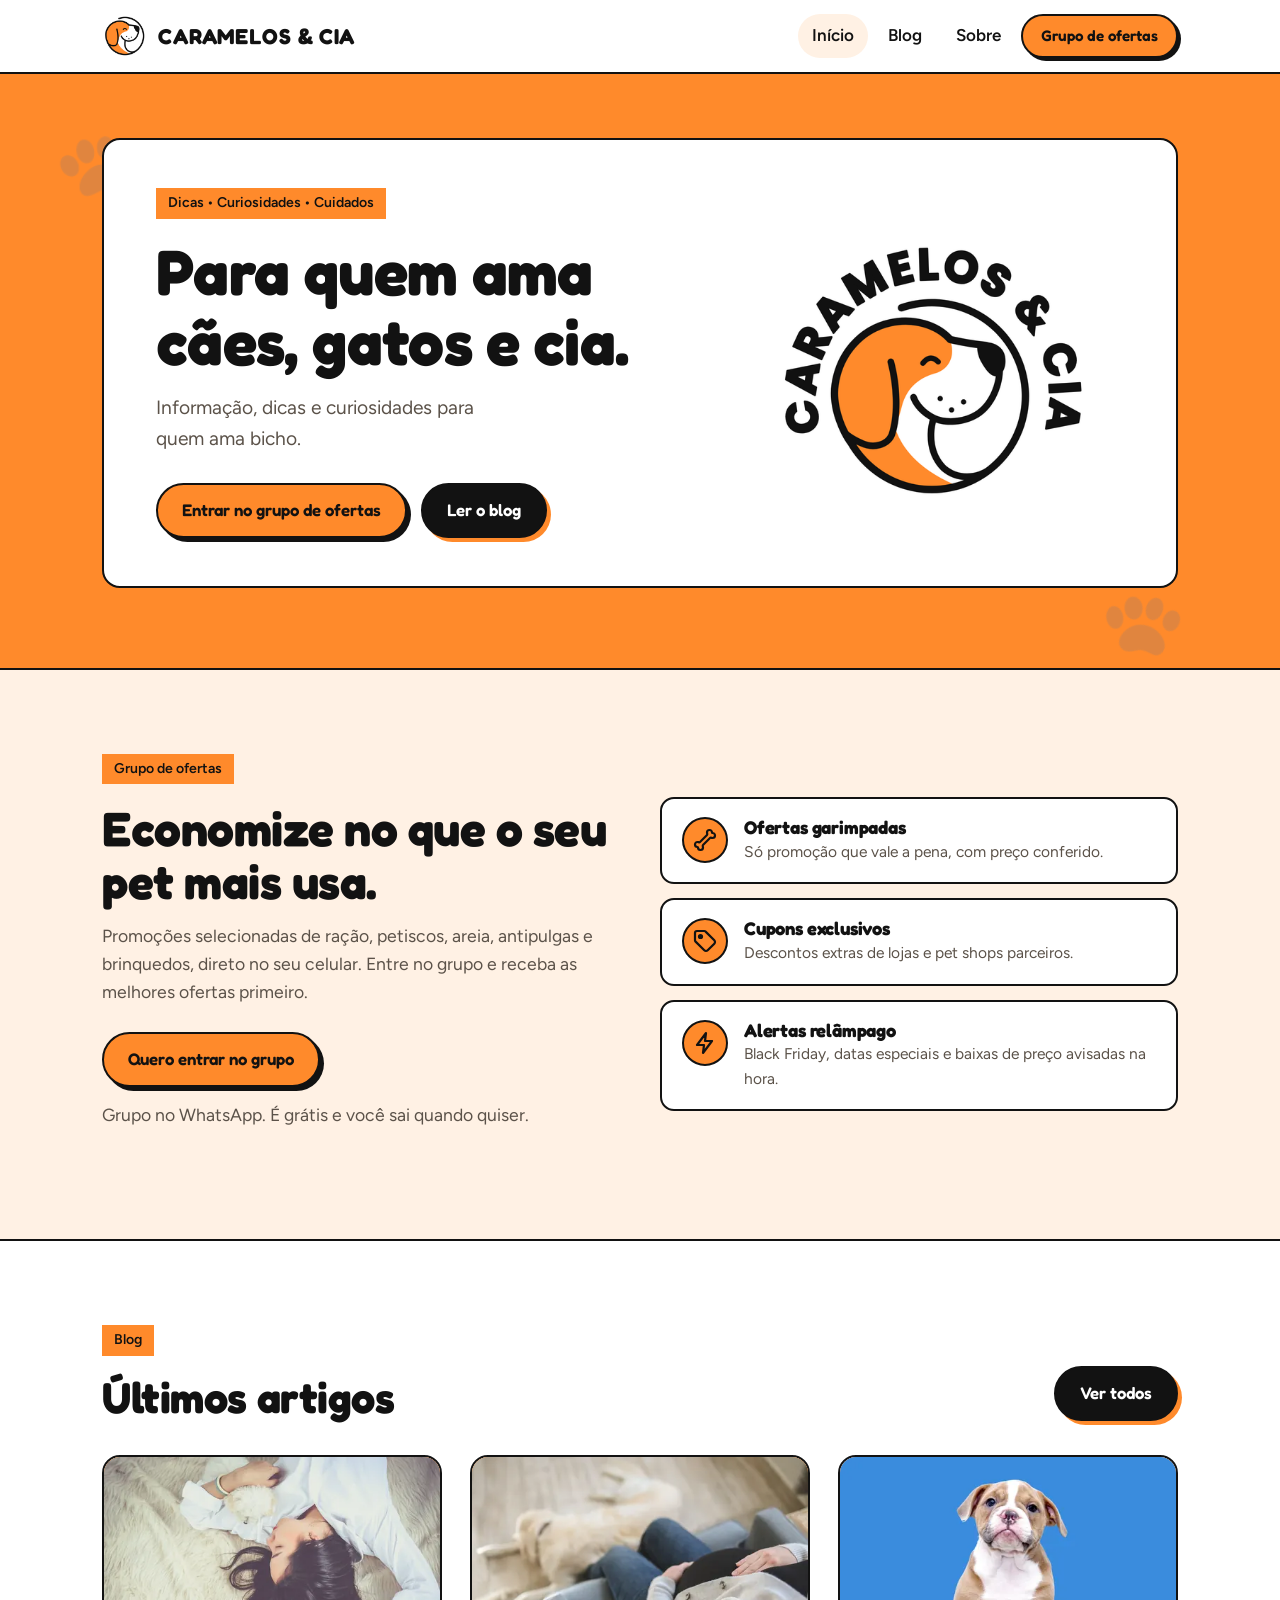
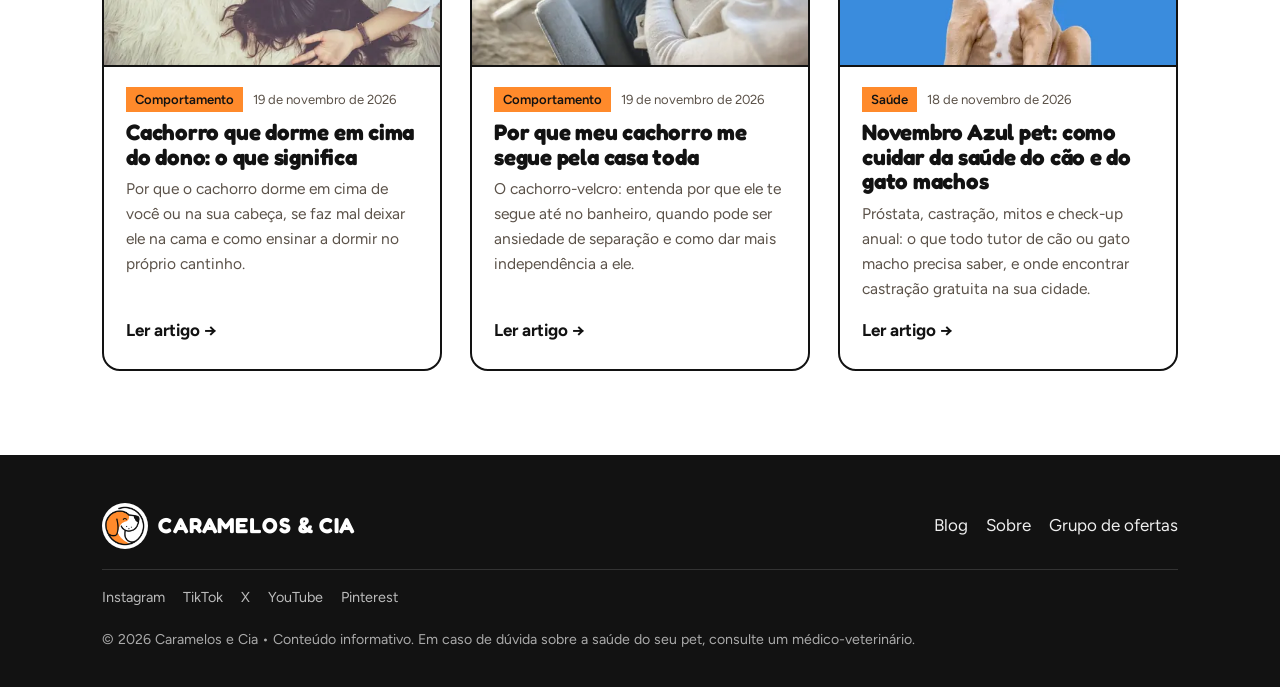
==== index.html @ 2c0cc4a6 "Foto da autora em preto e branco Co-Authored-By: Claude Opus 5.5 <noreply@anthropic.com> Claude-Sess" ====
<!DOCTYPE html>
<html lang="pt-BR">
<head>
<meta charset="utf-8">
<meta name="viewport" content="width=device-width, initial-scale=1">
<meta name="p:domain_verify" content="e2b6eca343b0e595d32aaa3747913422"/>
<title>Caramelos e Cia | Dicas, cuidados e ofertas para pets</title>
<meta name="description" content="Informação, dicas e curiosidades para quem ama bicho.">
<link rel="canonical" href="https://caramelosecia.com/">
<meta property="og:site_name" content="Caramelos e Cia">
<meta property="og:type" content="website">
<meta property="og:title" content="Caramelos e Cia | Dicas, cuidados e ofertas para pets">
<meta property="og:description" content="Informação, dicas e curiosidades para quem ama bicho.">
<meta property="og:url" content="https://caramelosecia.com/">
<meta property="og:image" content="https://caramelosecia.com/img/logo.png">
<meta property="og:locale" content="pt_BR">
<meta name="twitter:card" content="summary_large_image">
<link rel="icon" href="/img/icone.png">
<link rel="preconnect" href="https://fonts.googleapis.com">
<link rel="preconnect" href="https://fonts.gstatic.com" crossorigin>
<link rel="preload" as="style" href="https://fonts.googleapis.com/css2?family=Fredoka:wght@500;600;700&family=Figtree:wght@400;500;600;700&display=swap" onload="this.onload=null;this.rel='stylesheet'">
<noscript><link rel="stylesheet" href="https://fonts.googleapis.com/css2?family=Fredoka:wght@500;600;700&family=Figtree:wght@400;500;600;700&display=swap"></noscript>
<style>:root{--laranja:#FF8A2B;--laranja-esc:#E8701A;--laranja-claro:#FFF1E4;--preto:#121212;--cinza:#5b5249;--branco:#fff;--borda:2.5px solid var(--preto);--raio:18px}*{box-sizing:border-box;margin:0;padding:0}html{scroll-behavior:smooth}body{font-family:"Figtree",system-ui,sans-serif;color:var(--preto);background:var(--branco);line-height:1.6;font-size:17px}img{max-width:100%;display:block;height:auto}a{color:inherit}h1,h2,h3,.fred{font-family:"Fredoka",sans-serif;font-weight:700;line-height:1.1;letter-spacing:-.01em}.wrap{max-width:1120px;margin:0 auto;padding:0 22px}/* header */header{position:sticky;top:0;z-index:20;background:rgba(255,255,255,.94);backdrop-filter:blur(8px);border-bottom:var(--borda)}.nav{display:flex;align-items:center;justify-content:space-between;height:72px;gap:16px}.marca{display:flex;align-items:center;gap:10px;text-decoration:none}.marca img{width:46px;height:46px}.marca span{font-family:"Fredoka";font-weight:700;font-size:1.35rem;text-transform:uppercase;letter-spacing:.04em}.menu{display:flex;align-items:center;gap:6px}.menu a{text-decoration:none;font-weight:600;padding:8px 14px;border-radius:999px}.menu a.ativo{background:var(--laranja-claro)}.menu a:hover{background:var(--laranja-claro)}.btn{display:inline-flex;align-items:center;gap:10px;font-family:"Fredoka";font-weight:600;font-size:1.05rem;text-decoration:none;background:var(--laranja);color:var(--preto);border:var(--borda);border-radius:999px;padding:12px 24px;box-shadow:4px 4px 0 var(--preto);transition:transform .12s,box-shadow .12s;cursor:pointer}.btn:hover{transform:translate(-2px,-2px);box-shadow:6px 6px 0 var(--preto)}.btn:active{transform:translate(2px,2px);box-shadow:2px 2px 0 var(--preto)}.btn.preto{background:var(--preto);color:var(--branco);box-shadow:4px 4px 0 var(--laranja)}.btn.desab{background:#eee;color:#777;box-shadow:none;cursor:default;transform:none}.menu .btn{padding:8px 18px;font-size:.95rem;box-shadow:3px 3px 0 var(--preto)}/* hero */.hero{background:var(--laranja);padding:64px 0 80px;position:relative;overflow:hidden}.hero .pata{position:absolute;opacity:.13;font-size:120px}.hero-card{background:var(--branco);border:var(--borda);border-radius:var(--raio);display:grid;grid-template-columns:1.25fr .9fr;gap:24px;align-items:center;padding:48px 52px;position:relative}.hero h1{font-size:clamp(2.4rem,5.2vw,4rem);margin-bottom:16px}.hero p.lead{font-size:1.2rem;color:var(--cinza);max-width:30ch;margin-bottom:28px}.tag{display:inline-block;background:var(--laranja);font-weight:600;font-size:.88rem;padding:4px 12px;margin-bottom:18px}.hero-logo{width:100%;max-width:340px;justify-self:center;animation:balanca 5s ease-in-out infinite}@keyframes balanca{50%{transform:rotate(-4deg) translateY(-6px)}}.acoes{display:flex;gap:14px;flex-wrap:wrap}/* ofertas */section.bloco{padding:84px 0}.titulo-sec{display:flex;align-items:end;justify-content:space-between;gap:20px;margin-bottom:34px;flex-wrap:wrap}.titulo-sec h2{font-size:clamp(1.9rem,3.6vw,2.7rem)}.titulo-sec p{color:var(--cinza);max-width:46ch}.ofertas{background:var(--laranja-claro);border-top:var(--borda);border-bottom:var(--borda)}.ofertas-grid{display:grid;grid-template-columns:1fr 1fr;gap:40px;align-items:center}.beneficios{display:grid;gap:14px}.ben{display:flex;gap:16px;align-items:flex-start;background:var(--branco);border:var(--borda);border-radius:14px;padding:18px 20px}.ben .ico{flex:none;width:46px;height:46px;border-radius:50%;background:var(--laranja);border:var(--borda);display:grid;place-items:center;font-size:1.3rem}.ben h3{font-size:1.15rem;margin-bottom:2px}.ben p{color:var(--cinza);font-size:.97rem}.ofertas-cta h2{font-size:clamp(2rem,4vw,3rem);margin-bottom:14px}.ofertas-cta p{color:var(--cinza);margin-bottom:26px;font-size:1.1rem}.nota{font-size:.88rem;color:var(--cinza);margin-top:14px}/* cards blog */.grid-posts{display:grid;grid-template-columns:repeat(auto-fill,minmax(300px,1fr));gap:28px}.card{background:var(--branco);border:var(--borda);border-radius:var(--raio);overflow:hidden;text-decoration:none;display:flex;flex-direction:column;transition:transform .15s,box-shadow .15s}.card:hover{transform:translate(-3px,-3px);box-shadow:6px 6px 0 var(--laranja)}.card .capa{aspect-ratio:16/10;background:var(--laranja);border-bottom:var(--borda);overflow:hidden;display:grid;place-items:center}.card .capa img{width:100%;height:100%;object-fit:cover;object-position:center 45%}.card .capa .sem{width:42%;opacity:.95}.card .corpo{padding:20px 22px 24px;display:flex;flex-direction:column;gap:8px;flex:1}.card .meta{font-size:.82rem;color:var(--cinza);display:flex;gap:10px;align-items:center}.card .cat{background:var(--laranja);color:var(--preto);font-weight:600;padding:2px 9px}.card h3{font-size:1.4rem}.card p{color:var(--cinza);font-size:.97rem}.card .leia{margin-top:auto;font-weight:700;padding-top:8px}.vazio{border:2.5px dashed var(--preto);border-radius:var(--raio);padding:40px;text-align:center;color:var(--cinza)}/* filtros */.filtros{display:flex;gap:8px;flex-wrap:wrap;margin-bottom:28px}.filtros button{font:600 .92rem "Figtree";border:var(--borda);background:var(--branco);border-radius:999px;padding:6px 16px;cursor:pointer}.filtros button.on{background:var(--laranja)}.busca{font:500 1rem "Figtree";border:var(--borda);border-radius:999px;padding:10px 18px;width:min(340px,100%)}/* artigo */.artigo{max-width:760px;margin:0 auto;padding:56px 22px 90px}.voltar{display:inline-block;font-weight:600;text-decoration:none;margin-bottom:26px}.voltar:hover{text-decoration:underline}.artigo h1{font-size:clamp(2.2rem,5vw,3.4rem);margin:14px 0 14px}.artigo .sub{font-size:1.22rem;color:var(--cinza);margin-bottom:28px}.artigo .capa-art{border:var(--borda);border-radius:var(--raio);overflow:hidden;margin-bottom:36px;max-height:520px}.artigo .capa-art img{width:100%;height:100%;object-fit:cover;object-position:center 45%}.texto p{margin-bottom:1.15em}.texto h2{font-size:1.75rem;margin:1.6em 0 .6em}.texto h3{font-size:1.3rem;margin:1.4em 0 .5em}.texto ul,.texto ol{margin:0 0 1.2em 1.3em}.texto li{margin-bottom:.5em}.texto li::marker{color:var(--laranja-esc)}.texto blockquote{border-left:6px solid var(--laranja);background:var(--laranja-claro);padding:14px 20px;margin:0 0 1.2em;border-radius:0 12px 12px 0}.texto a{color:var(--laranja-esc);font-weight:600}.cta-art{margin-top:48px;background:var(--laranja);border:var(--borda);border-radius:var(--raio);padding:30px 32px;display:flex;justify-content:space-between;align-items:center;gap:20px;flex-wrap:wrap}.cta-art h3{font-size:1.5rem}.produto{display:flex;gap:18px;align-items:center;border:var(--borda);border-radius:16px;padding:16px;margin:0 0 1.2em;background:#fff;box-shadow:4px 4px 0 var(--laranja)}.produto .pimg{flex:none;width:110px;height:110px;border-radius:12px;border:2px solid #eee;background:var(--laranja-claro);display:grid;place-items:center;overflow:hidden}.produto .pimg img{width:100%;height:100%;object-fit:contain;background:#fff}.produto .pimg svg{width:44px;height:44px}.produto .pinfo{flex:1;min-width:0}.produto .pinfo strong{display:block;font-family:"Fredoka";font-size:1.15rem;line-height:1.2;margin-bottom:4px}.produto .pinfo span{display:block;color:var(--cinza);font-size:.95rem;line-height:1.45}.produto .preco{font-weight:700;color:var(--preto)!important;margin-top:4px}.produto .btn{padding:10px 18px;font-size:.95rem;white-space:nowrap;text-decoration:none;color:var(--preto)}.aviso-afiliado{font-size:.88rem;color:var(--cinza);background:#f6f6f6;border-radius:12px;padding:12px 16px;margin-bottom:28px}@media (max-width:600px){.produto{flex-wrap:wrap}.produto .pimg{width:84px;height:84px}.produto .btn{width:100%;justify-content:center}}footer{background:var(--preto);color:#eee;padding:48px 0 36px}.rodape{display:flex;justify-content:space-between;align-items:center;gap:20px;flex-wrap:wrap}.rodape .marca span{color:#fff}.rodape .marca img{background:#fff;border-radius:50%}.rodape small{color:#aaa}.redes{width:100%;display:flex;flex-wrap:wrap;gap:6px 18px;font-size:.9rem;padding-top:16px;border-top:1px solid #333}.redes a{color:#bbb;text-decoration:none}.redes a:hover{color:var(--laranja)}@media (max-width:820px){body{font-size:16px}.hero{padding:36px 0 52px}.hero-card{grid-template-columns:1fr;padding:30px 24px;text-align:left}.hero-logo{max-width:200px;grid-row:1}.ofertas-grid{grid-template-columns:1fr}.menu a:not(.btn){padding:8px 10px}.marca span{display:none}section.bloco{padding:56px 0}}@media (max-width:420px){.menu .btn{display:none}}@media (prefers-reduced-motion:reduce){*{animation:none!important;transition:none!important}}.meta-art{color:var(--cinza);font-size:.9rem;margin:-14px 0 26px}.fontes,.leia-tambem{margin-top:40px;border-top:2px solid #eee;padding-top:22px}.fontes h2,.leia-tambem h2{font-size:1.35rem;margin-bottom:12px}.fontes ul,.leia-tambem ul{margin-left:1.2em}.fontes li,.leia-tambem li{margin-bottom:.5em}.fontes a{color:var(--cinza);font-size:.95rem}.leia-tambem a{color:var(--laranja-esc);font-weight:600}.card .capa img.sem{width:38%;height:auto;object-fit:contain;background:none}.meta-art a{color:inherit;font-weight:600}.autor-box{display:flex;gap:20px;align-items:flex-start;margin-top:44px;border:var(--borda);border-radius:var(--raio);padding:22px 24px;background:var(--laranja-claro)}.autor-box img{flex:none;width:96px;height:96px;border-radius:50%;border:var(--borda);object-fit:cover;background:#fff}.autor-rotulo{font-size:.8rem;font-weight:700;text-transform:uppercase;letter-spacing:.06em;color:var(--laranja-esc)}.autor-box h2{font-size:1.35rem;margin:2px 0 6px}.autor-box h2 a{text-decoration:none}.autor-box p{color:var(--cinza);font-size:.97rem;line-height:1.5}.autor-links{margin-top:8px}.autor-links a{color:var(--laranja-esc);font-weight:600}.autor-topo{display:flex;gap:32px;align-items:center}.autor-topo img{width:160px;height:160px;border-radius:50%;border:var(--borda);box-shadow:6px 6px 0 var(--laranja);object-fit:cover;flex:none}.autor-topo h1{font-size:clamp(2rem,4vw,2.8rem);margin:6px 0 10px}.autor-topo .lead{color:var(--cinza);font-size:1.1rem;max-width:62ch}@media (max-width:600px){.autor-box{flex-direction:column}.autor-topo{flex-direction:column;align-items:flex-start;gap:18px}}.autor-box img,.autor-topo img{filter:grayscale(100%)}</style>

</head>
<body>
<header>
  <div class="wrap nav">
    <a class="marca" href="/" aria-label="Caramelos e Cia: página inicial"><img src="/img/icone.png" alt="" width="46" height="46"><span>Caramelos &amp; Cia</span></a>
    <nav class="menu">
      <a href="/" class=ativo>Início</a>
      <a href="/blog/">Blog</a>
      <a href="/sobre/">Sobre</a>
      <a class="btn" href="https://chat.whatsapp.com/HDrr5d6y5yf9t6T0od8NXV" target="_blank" rel="noopener">Grupo de ofertas</a>
    </nav>
  </div>
</header>
<main>
<section class="hero">
  <span class="pata" style="top:20px;left:4%">🐾</span>
  <span class="pata" style="bottom:-10px;right:6%;transform:rotate(25deg)">🐾</span>
  <div class="wrap">
    <div class="hero-card">
      <div>
        <span class="tag">Dicas • Curiosidades • Cuidados</span>
        <h1>Para quem ama cães, gatos e cia.</h1>
        <p class="lead">Informação, dicas e curiosidades para quem ama bicho.</p>
        <div class="acoes">
          <a class="btn" href="https://chat.whatsapp.com/HDrr5d6y5yf9t6T0od8NXV" target="_blank" rel="noopener">Entrar no grupo de ofertas</a>
          <a class="btn preto" href="/blog/">Ler o blog</a>
        </div>
      </div>
      <img class="hero-logo" src="/img/logo.png" alt="Logo Caramelos e Cia" width="480" height="480" fetchpriority="high" decoding="async">
    </div>
  </div>
</section>

<section class="bloco ofertas" id="ofertas">
  <div class="wrap ofertas-grid">
    <div class="ofertas-cta">
      <span class="tag">Grupo de ofertas</span>
      <h2>Economize no que o seu pet mais usa.</h2>
      <p>Promoções selecionadas de ração, petiscos, areia, antipulgas e brinquedos, direto no seu celular. Entre no grupo e receba as melhores ofertas primeiro.</p>
      <a class="btn" href="https://chat.whatsapp.com/HDrr5d6y5yf9t6T0od8NXV" target="_blank" rel="noopener">Quero entrar no grupo</a>
      <p class="nota">Grupo no WhatsApp. É grátis e você sai quando quiser.</p>
    </div>
    <div class="beneficios">
      <div class="ben"><div class="ico"><svg viewBox="0 0 24 24" width="24" height="24" fill="none" stroke="#121212" stroke-width="2.2" stroke-linecap="round" stroke-linejoin="round" aria-hidden="true"><path d="M17 10c.7-.7 1.69 0 2.5 0a2.5 2.5 0 1 0 0-5 .5.5 0 0 1-.5-.5 2.5 2.5 0 1 0-5 0c0 .81.7 1.8 0 2.5l-7 7c-.7.7-1.69 0-2.5 0a2.5 2.5 0 0 0 0 5c.28 0 .5.22.5.5a2.5 2.5 0 1 0 5 0c0-.81-.7-1.8 0-2.5Z"/></svg></div><div><h3>Ofertas garimpadas</h3><p>Só promoção que vale a pena, com preço conferido.</p></div></div>
      <div class="ben"><div class="ico"><svg viewBox="0 0 24 24" width="24" height="24" fill="none" stroke="#121212" stroke-width="2.2" stroke-linecap="round" stroke-linejoin="round" aria-hidden="true"><path d="M12.6 2.6A2 2 0 0 0 11.2 2H4a2 2 0 0 0-2 2v7.2a2 2 0 0 0 .6 1.4l8.7 8.7a2.4 2.4 0 0 0 3.4 0l6.6-6.6a2.4 2.4 0 0 0 0-3.4z"/><circle cx="7.5" cy="7.5" r="1.5" fill="#121212"/></svg></div><div><h3>Cupons exclusivos</h3><p>Descontos extras de lojas e pet shops parceiros.</p></div></div>
      <div class="ben"><div class="ico"><svg viewBox="0 0 24 24" width="24" height="24" fill="none" stroke="#121212" stroke-width="2.2" stroke-linecap="round" stroke-linejoin="round" aria-hidden="true"><path d="M13 2 4 14h7l-1 8 9-12h-7z"/></svg></div><div><h3>Alertas relâmpago</h3><p>Black Friday, datas especiais e baixas de preço avisadas na hora.</p></div></div>
    </div>
  </div>
</section>

<section class="bloco">
  <div class="wrap">
    <div class="titulo-sec">
      <div><span class="tag">Blog</span><h2>Últimos artigos</h2></div>
      <a class="btn preto" href="/blog/">Ver todos</a>
    </div>
    <div class="grid-posts">
<a class="card" href="/blog/cachorro-dorme-em-cima-do-dono/" data-cat="Comportamento" data-busca="cachorro que dorme em cima do dono: o que significa por que o cachorro dorme em cima de você ou na sua cabeça, se faz mal deixar ele na cama e como ensinar a dormir no próprio cantinho. você deita para dormir e, em poucos minutos, lá está ele: em cima das suas pernas, colado nas costas ou, pior, ocupando o travesseiro e encostado na sua cabeça. muitos tutores se perguntam o que isso significa, e se é um problema.

na grande maioria das vezes, é só um sinal de que o seu cachorro se sente seguro e confortável com você. veja os principais motivos.

## 1. vínculo e segurança

os cães são animais sociais. na natureza e na ninhada, eles dormem juntinhos, porque estar perto do grupo é sinônimo de proteção. para o seu cachorro, você faz parte desse grupo. dormir encostado em você é a forma dele dizer que confia em você e que ali é o lugar mais seguro da casa.

## 2. calor e conforto

o corpo humano é quente, e a cama e o travesseiro são as superfícies mais macias da casa. em dias frios, muitos cães procuram o dono justamente para se aquecer. já no verão, o mesmo cachorro pode preferir o chão gelado, e isso também é normal. se quiser saber como deixar ele confortável nos dias quentes, veja [como proteger o seu pet das altas temperaturas](/blog/calor-e-verao-como-proteger-o-pet/).

## 3. o seu cheiro

o olfato é o sentido mais importante para os cães, e o seu cheiro é reconfortante para ele. é por isso que muitos cachorros escolhem o travesseiro ou o lado da cama onde você dorme: é ali que o seu cheiro está mais forte. dormir na sua cabeça, em especial, junta as três coisas que ele mais gosta: calor, maciez e o seu cheiro.

## 4. proteção e vigilância

alguns cães se deitam em cima ou ao lado do tutor para ficar de olho em tudo. encostado em você, ele percebe na hora qualquer movimento ou barulho. é um comportamento comum em cães mais alertas e protetores.

## 5. hábito que começou quando era filhote

muitos cachorros começam a dormir em cima do dono ainda filhotes, quando choravam à noite e acabaram sendo levados para a cama. o hábito fica, e ele passa a entender que o lugar dele para dormir é junto de você.

## 6. carência ou ansiedade

às vezes, a vontade de ficar grudado o tempo todo vem da insegurança. se o seu cachorro só consegue dormir encostado em você, fica muito agitado quando você sai ou mostra outros sinais de nervosismo, como lamber demais (falamos disso em [por que meu cachorro me lambe tanto](/blog/por-que-meu-cachorro-me-lambe/)), vale prestar atenção.

se, além de dormir grudado, ele também te acompanha em cada cômodo, entenda [por que o cachorro segue o dono pela casa toda](/blog/por-que-o-cachorro-segue-o-dono/).

&gt; sinais como latir ou uivar sem parar quando fica sozinho, destruir objetos e fazer xixi fora do lugar só na sua ausência podem indicar ansiedade de separação. nesse caso, converse com o veterinário ou com um profissional de comportamento animal.

## faz mal deixar o cachorro dormir na cama?

para a maioria das famílias, não há problema, desde que o cão esteja saudável, com vacinas, vermífugo e antipulgas em dia. mas vale repensar o hábito se:

- **você tem alergia** ou o sono fica muito agitado com ele na cama
- **o cachorro rosna ou fica bravo** quando é mexido ou acordado, ou quando alguém se aproxima da cama
- **é um filhote ou um cão muito pequeno**, que pode se machucar ao pular da cama ou ser esmagado durante o sono
- **há bebês ou pessoas com a imunidade baixa** na mesma cama

## como ensinar o cachorro a dormir no próprio cantinho

se você prefere que ele durma na caminha dele, dá para ensinar com paciência e sem brigas:

1. **coloque a cama dele perto da sua** no começo, até no seu quarto. a distância pode aumentar aos poucos.
2. **deixe a cama confortável:** macia, do tamanho certo e com um cobertor ou uma peça de roupa com o seu cheiro.
3. **recompense** sempre que ele escolher ficar na caminha, com carinho ou um petisco.
4. **crie uma rotina:** passeio, xixi e um último carinho antes de dormir, sempre na mesma ordem.
5. **seja consistente:** se um dia pode e no outro não pode, ele fica confuso. toda a família precisa seguir a mesma regra.
6. **nunca use a caminha como castigo,** para ela continuar sendo um lugar bom.

no fim das contas, um cachorro que dorme em cima de você está mostrando que você é a pessoa favorita dele. com ou sem ele na cama, o importante é que os dois durmam bem! 🐶💤">
  <div class="capa"><img src="/img/capa-cachorro-dorme-em-cima-do-dono.jpg" alt="Mulher deitada em um tapete felpudo com um cachorrinho branco dormindo encostado na cabeça dela" width="1600" height="1065" srcset="/img/r/capa-cachorro-dorme-em-cima-do-dono-480.webp 480w, /img/r/capa-cachorro-dorme-em-cima-do-dono-800.webp 800w, /img/r/capa-cachorro-dorme-em-cima-do-dono-1200.webp 1200w, /img/capa-cachorro-dorme-em-cima-do-dono.jpg 1600w" sizes="(max-width: 700px) calc(100vw - 44px), 360px" loading="lazy" decoding="async"></div>
  <div class="corpo">
    <div class="meta"><span class="cat">Comportamento</span><span>19 de novembro de 2026</span></div>
    <h3>Cachorro que dorme em cima do dono: o que significa</h3>
    <p>Por que o cachorro dorme em cima de você ou na sua cabeça, se faz mal deixar ele na cama e como ensinar a dormir no próprio cantinho.</p>
    <span class="leia">Ler artigo →</span>
  </div></a>
<a class="card" href="/blog/por-que-o-cachorro-segue-o-dono/" data-cat="Comportamento" data-busca="por que meu cachorro me segue pela casa toda o cachorro-velcro: entenda por que ele te segue até no banheiro, quando pode ser ansiedade de separação e como dar mais independência a ele. você levanta do sofá para pegar um copo d&#x27;água e ele vai junto. vai ao banheiro, e ele espera na porta. muda de cômodo, e lá está ele de novo. o cachorro que segue o dono pela casa toda é tão comum que até tem apelido em inglês: &quot;velcro dog&quot;, o cachorro-velcro, que gruda em você.

na maior parte das vezes, é um comportamento normal. mas entender o motivo ajuda a saber quando é só companheirismo e quando ele precisa de ajuda.

## 1. você é o grupo dele

os cães descendem de animais que vivem em grupo, e para o seu cachorro a família é o grupo. ficar perto de você é natural, faz ele se sentir seguro e é a forma dele de participar da sua rotina.

## 2. tudo de bom vem de você

comida, passeio, carinho, brincadeira: tudo o que o seu cachorro mais gosta passa por você. ele aprende rápido que te seguir costuma dar certo, porque de vez em quando você vai para a cozinha, pega a guia ou senta no chão para brincar. sem perceber, a gente reforça esse comportamento toda vez que dá atenção a ele quando está por perto.

## 3. laço criado quando era filhote

nos primeiros meses de vida, o filhote cria um vínculo muito forte com quem cuida dele e passa a ver essa pessoa como referência. cães adotados bem novinhos costumam ser os mais grudados.

## 4. a raça conta

raças criadas para trabalhar junto com as pessoas, como border collie, pastor-alemão e labrador, e as raças de companhia costumam ser mais grudadas no tutor. mas qualquer cachorro, inclusive o nosso querido vira-lata, pode ser um cachorro-velcro.

## 5. curiosidade ou tédio

para um cachorro sem muito o que fazer, você é a coisa mais interessante da casa. se ele passa o dia parado, te seguir é o programa do dia.

## 6. idade, medo ou mal-estar

cães idosos que estão perdendo a visão ou a audição costumam ficar mais perto do tutor para se sentirem seguros. mudanças na rotina, como casa nova, bebê, outro pet ou dias de fogos e trovões, também deixam o cachorro mais grudado.

&gt; se o seu cachorro **de repente** passou a te seguir o tempo todo, junto com outros sinais como falta de apetite, desânimo ou mudança no jeito de andar, leve ao veterinário. ficar grudado pode ser a forma dele de dizer que não está bem.

## grudado ou ansiedade de separação?

ser um cachorro-velcro é diferente de ter ansiedade de separação, e a maioria dos cães grudados nunca desenvolve o problema. a diferença está no que acontece quando você sai:

- **cachorro grudado:** prefere ficar perto de você, mas fica tranquilo quando está sozinho, dorme ou se distrai com um brinquedo.
- **ansiedade de separação:** entra em desespero quando você sai. late, chora ou uiva sem parar, destrói portas e objetos, faz xixi e cocô fora do lugar ou baba muito, só na sua ausência.

no segundo caso, procure o veterinário ou um profissional de comportamento animal para montar um plano de tratamento.

## como dar mais independência ao seu cachorro

ter um companheiro fiel é ótimo, mas todo cachorro precisa ficar bem sozinho de vez em quando. algumas dicas:

- **ensine o &quot;fica&quot;:** comece com poucos segundos e poucos passos de distância, e vá aumentando aos poucos, sempre com recompensa.
- **saídas e chegadas sem festa:** cumprimente com calma e só depois que ele se acalmar. isso deixa as idas e vindas menos emocionantes.
- **pratique ausências curtas:** saia por alguns minutos e volte, aumentando o tempo devagar.
- **gaste energia:** passeios diários, farejar e brincar deixam o cachorro mais calmo dentro de casa.
- **ofereça algo para fazer sozinho:** brinquedos recheáveis e porta-petisco ocupam a cabeça dele enquanto você faz outras coisas.
- **crie um cantinho dele,** confortável e com o seu cheiro. se ele também gosta de dormir grudado em você, veja [como ensinar o cachorro a dormir no próprio cantinho](/blog/cachorro-dorme-em-cima-do-dono/).

@produto bola mordedora porta-petisco (6 cm) | você coloca petisco ou ração dentro e ele se distrai tentando tirar, ótimo para os momentos em que ele precisa ficar sozinho. escolha o tamanho certo para o porte do seu cachorro. | https://s.shopee.com.br/4vesxwn4un | img/prod-bola-porta-petisco.jpg
@produto alimentador automático | libera a ração nos horários programados, mantendo a rotina das refeições mesmo quando você está fora. | https://s.shopee.com.br/906qyf910s | img/prod-alimentadorautomatico.jpg

seguir você pela casa é, quase sempre, só o jeito do seu cachorro de dizer que gosta da sua companhia. com um pouco de independência, ele fica feliz perto de você e também tranquilo quando você não está. 🐾">
  <div class="capa"><img src="/img/capa-cachorro-segue-o-dono.jpg" alt="Golden retriever deitado no chão ao lado da tutora, que está sentada na poltrona" width="1600" height="1067" srcset="/img/r/capa-cachorro-segue-o-dono-480.webp 480w, /img/r/capa-cachorro-segue-o-dono-800.webp 800w, /img/r/capa-cachorro-segue-o-dono-1200.webp 1200w, /img/capa-cachorro-segue-o-dono.jpg 1600w" sizes="(max-width: 700px) calc(100vw - 44px), 360px" loading="lazy" decoding="async"></div>
  <div class="corpo">
    <div class="meta"><span class="cat">Comportamento</span><span>19 de novembro de 2026</span></div>
    <h3>Por que meu cachorro me segue pela casa toda</h3>
    <p>O cachorro-velcro: entenda por que ele te segue até no banheiro, quando pode ser ansiedade de separação e como dar mais independência a ele.</p>
    <span class="leia">Ler artigo →</span>
  </div></a>
<a class="card" href="/blog/novembro-azul-pet-saude-dos-machos/" data-cat="Saúde" data-busca="novembro azul pet: como cuidar da saúde do cão e do gato machos próstata, castração, mitos e check-up anual: o que todo tutor de cão ou gato macho precisa saber, e onde encontrar castração gratuita na sua cidade. novembro é o mês de falar da saúde do homem, e a campanha também vale para os pets. o **novembro azul pet** lembra os tutores de cuidar da saúde dos cães e gatos machos, principalmente da próstata e do sistema reprodutor.

a boa notícia: muitos problemas podem ser prevenidos ou descobertos cedo com duas atitudes simples, a castração e o check-up anual.

## a próstata do cachorro: o problema mais comum

nos cães machos que não são castrados, a próstata tende a crescer com a idade por causa dos hormônios. esse aumento se chama **hiperplasia prostática benigna (hpb)**. ela não é câncer, mas é de longe o problema de próstata mais comum em cães machos não castrados.

muitos cães com hpb não mostram sinal nenhum por um bom tempo. quando os sinais aparecem, eles podem incluir:

- esforço ou dor para fazer xixi ou cocô
- sangue na urina ou secreção com sangue no pênis
- fezes mais finas ou achatadas
- dor na barriga, andar rígido ou dificuldade nas patas de trás
- febre, falta de apetite e desânimo, quando há infecção (prostatite)

&gt; viu algum desses sinais? procure o médico-veterinário. eles podem indicar problemas diferentes, e só o exame mostra o que está acontecendo.

## castração: o que ela previne (e o que não previne)

como o aumento benigno da próstata depende dos hormônios masculinos, a **castração é o tratamento de escolha** para a hpb nos cães que não vão ser usados para reprodução. ela também:

- elimina o risco de tumores nos testículos
- reduz infecções da próstata, que são raras em cães castrados
- diminui fugas atrás de fêmeas no cio, brigas e marcação de território com xixi
- ajuda no controle populacional e no combate ao abandono

### depois da cirurgia

na recuperação, o importante é impedir que o pet lamba ou morda os pontos. além do cone, uma opção mais confortável é a roupa pós-cirúrgica, que cobre a barriga e deixa o animal se mexer melhor. siga sempre as orientações do veterinário sobre repouso, remédios e retirada dos pontos.

@produto roupa pós-cirúrgica kildopet para cães | protege os pontos da castração e é uma alternativa mais confortável ao cone. confira a tabela de medidas antes de comprar. | https://s.shopee.com.br/5fqqluwdv2 | img/prod-roupa-pos-cirurgica.jpg

**mito:** &quot;castrar protege contra o câncer de próstata&quot;. nos cães, isso não é verdade. o câncer de próstata é menos comum que a hpb, mas pode aparecer também em cães castrados. por isso, o check-up continua importante para todo cão macho, castrado ou não.

**mito:** &quot;castrar deixa o cachorro gordo e preguiçoso&quot;. o metabolismo muda um pouco depois da cirurgia, mas o ganho de peso vem do excesso de comida e da falta de exercício. com a quantidade certa de ração e passeios, ele continua em forma.

## e os gatos machos?

nos gatos, os problemas de próstata são raros. a castração continua muito importante para eles: reduz as brigas (e as doenças transmitidas por mordidas), as fugas e a marcação de território com xixi. ela também diminui bastante os miados altos de quem sente uma fêmea no cio por perto, como explicamos no artigo [por que meu gato mia tanto](/blog/por-que-meu-gato-mia-tanto/).

## check-up anual: o que pedir ao veterinário

para cães e gatos adultos, o ideal é uma consulta de rotina pelo menos uma vez por ano, e com mais frequência para os idosos. converse com o veterinário sobre:

- exame físico completo, incluindo a palpação da próstata nos cães
- exames de sangue e de urina
- ultrassom do abdômen, principalmente para cães machos não castrados a partir da meia-idade
- vacinas, vermífugo e proteção contra pulgas e carrapatos em dia
- peso e alimentação
- saúde da boca: tártaro e gengivite são muito comuns em cães e gatos adultos

## saúde bucal também é prevenção

aproveite o mês do cuidado para começar (ou retomar) a escovação dos dentes. o ideal é escovar todos os dias, ou pelo menos algumas vezes por semana, sempre com creme dental próprio para pets: o creme dental humano não deve ser usado em cães e gatos. comece devagar, com a dedeira (que ajuda os pets que ainda não se acostumaram com a escova), e recompense o pet no final. se houver mau hálito forte, gengiva vermelha ou dente mole, leve ao veterinário.

@produto kit pet clean: creme dental, spray bucal e dedeira | kit completo para começar a escovação: a dedeira facilita a adaptação, e o spray complementa a higiene entre as escovações. | https://s.shopee.com.br/7afe8kkd72 | img/prod-kit-pet-clean-dedeira.jpg

## castração gratuita ou a preço popular: como encontrar na sua cidade

castrar não precisa sair caro. em muitas cidades do brasil existe castração gratuita ou a preço social. veja onde procurar:

- **prefeitura:** procure o centro de controle de zoonoses (ccz), a secretaria de meio ambiente ou de bem-estar animal, ou ligue para a central de atendimento da prefeitura. muitas cidades fazem mutirões e têm castramóveis que percorrem os bairros.
- **programa federal propatinhas:** lançado em 2025 pelo governo federal, apoia castração e microchipagem gratuitas em parceria com estados e municípios. a adesão é feita pela prefeitura, então pergunte se a sua cidade participa.
- **programas estaduais:** alguns estados fazem mutirões itinerantes de castração gratuita. em são paulo, por exemplo, existe o pro pet sp.
- **hospitais veterinários de universidades:** costumam atender a preço social, com acompanhamento de professores.
- **ongs e protetores independentes:** muitos fazem campanhas de castração a preço popular ou conhecem os mutirões da região.

**dica de busca:** pesquise no google &quot;castração gratuita&quot; junto com o nome da sua cidade e confira sempre no site oficial da prefeitura.

os critérios mudam de lugar para lugar, mas costumam ser parecidos:

- ser morador da cidade e apresentar documento com foto, cpf e comprovante de endereço
- idade mínima do animal (em geral a partir de 4 a 6 meses) e, às vezes, limite de peso ou de idade
- jejum de comida e água nas horas antes da cirurgia, conforme a orientação da equipe
- fêmeas fora do cio, sem estar prenhas ou amamentando
- algumas campanhas não atendem raças de focinho curto (braquicefálicas), que precisam de cuidados especiais na anestesia

aproveite também para fazer o rg do seu pet: o sinpatinhas, cadastro nacional gratuito de cães e gatos, é feito com a conta gov.br.

## resumo

- a hiperplasia prostática benigna é muito comum em cães machos não castrados, e a castração é a melhor forma de prevenir.
- castrar não protege contra o câncer de próstata no cão, então o check-up anual vale para todos.
- esforço para urinar ou evacuar e sangue na urina pedem consulta com o veterinário.

aproveite o novembro azul para marcar a consulta do seu companheiro! 💙🐾">
  <div class="capa"><img src="/img/capa-novembro-azul-pet.jpg" alt="Filhote de cachorro macho sentado em frente a um fundo azul" width="1600" height="1067" srcset="/img/r/capa-novembro-azul-pet-480.webp 480w, /img/r/capa-novembro-azul-pet-800.webp 800w, /img/r/capa-novembro-azul-pet-1200.webp 1200w, /img/capa-novembro-azul-pet.jpg 1600w" sizes="(max-width: 700px) calc(100vw - 44px), 360px" loading="lazy" decoding="async"></div>
  <div class="corpo">
    <div class="meta"><span class="cat">Saúde</span><span>18 de novembro de 2026</span></div>
    <h3>Novembro Azul pet: como cuidar da saúde do cão e do gato machos</h3>
    <p>Próstata, castração, mitos e check-up anual: o que todo tutor de cão ou gato macho precisa saber, e onde encontrar castração gratuita na sua cidade.</p>
    <span class="leia">Ler artigo →</span>
  </div></a>
    </div>
  </div>
</section>
</main>
<footer>
  <div class="wrap rodape">
    <a class="marca" href="/" aria-label="Caramelos e Cia: página inicial"><img src="/img/icone.png" alt="" width="46" height="46"><span>Caramelos &amp; Cia</span></a>
    <div style="display:flex;gap:18px;align-items:center;flex-wrap:wrap">
      <a href="/blog/" style="text-decoration:none">Blog</a>
      <a href="/sobre/" style="text-decoration:none">Sobre</a>
      <a href="https://chat.whatsapp.com/HDrr5d6y5yf9t6T0od8NXV" target="_blank" rel="noopener" style="text-decoration:none">Grupo de ofertas</a>
    </div>
    <nav class="redes" aria-label="Redes sociais">
      <a href="https://www.instagram.com/caramelosecia" target="_blank" rel="noopener">Instagram</a>
      <a href="https://www.tiktok.com/@carameloscia" target="_blank" rel="noopener">TikTok</a>
      <a href="https://x.com/caramelosecia" target="_blank" rel="noopener">X</a>
      <a href="https://www.youtube.com/@carameloscia" target="_blank" rel="noopener">YouTube</a>
      <a href="https://br.pinterest.com/carameloscia" target="_blank" rel="noopener">Pinterest</a>
    </nav>
    <small>© 2026 Caramelos e Cia • Conteúdo informativo. Em caso de dúvida sobre a saúde do seu pet, consulte um médico-veterinário.</small>
  </div>
</footer>
<script>
(function(){var h=decodeURIComponent((location.hash||"").slice(1));var s=["cachorro-dorme-em-cima-do-dono", "por-que-o-cachorro-segue-o-dono", "novembro-azul-pet-saude-dos-machos", "por-que-meu-cachorro-me-lambe", "por-que-meu-gato-mia-tanto", "calor-e-verao-como-proteger-o-pet", "black-friday-pet-guia-de-compras"];
if(h==="blog")location.replace("/blog/");else if(s.indexOf(h)>-1)location.replace("/blog/"+h+"/");})();
</script>
</body>
</html>
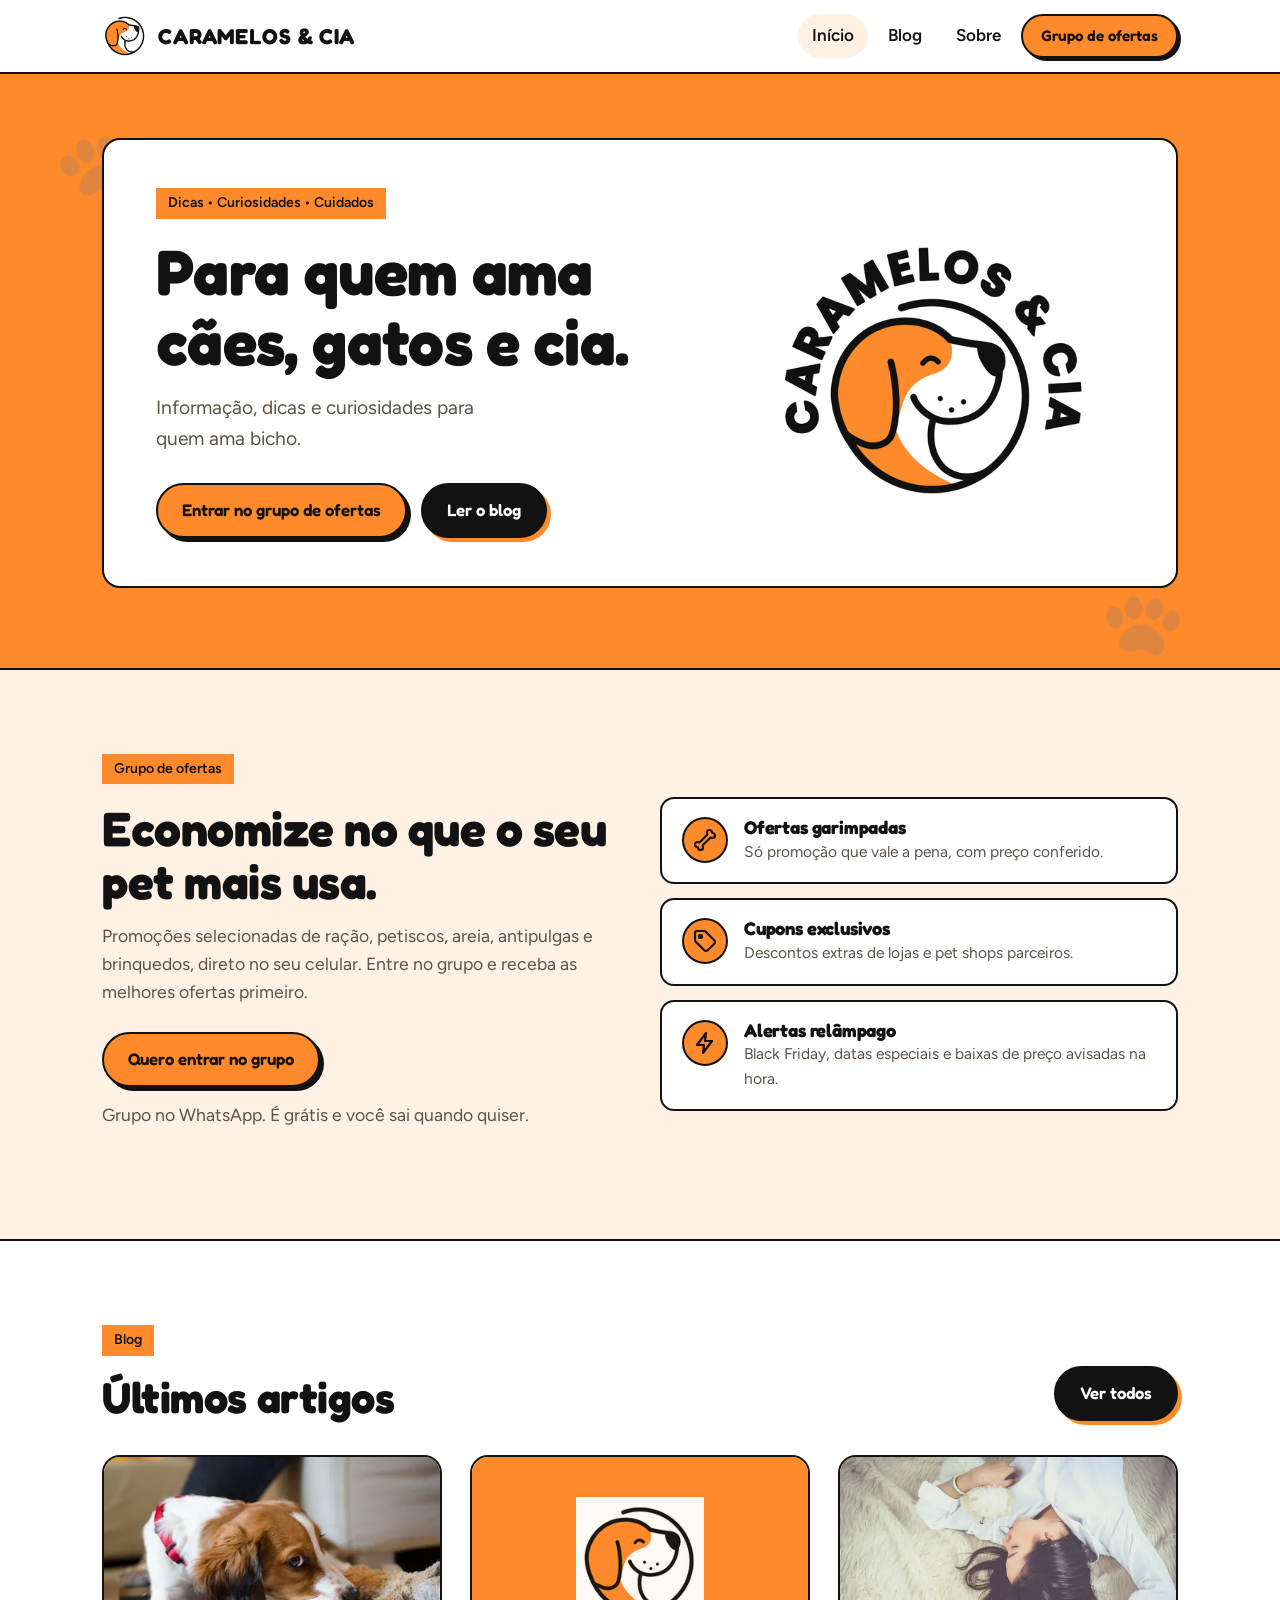
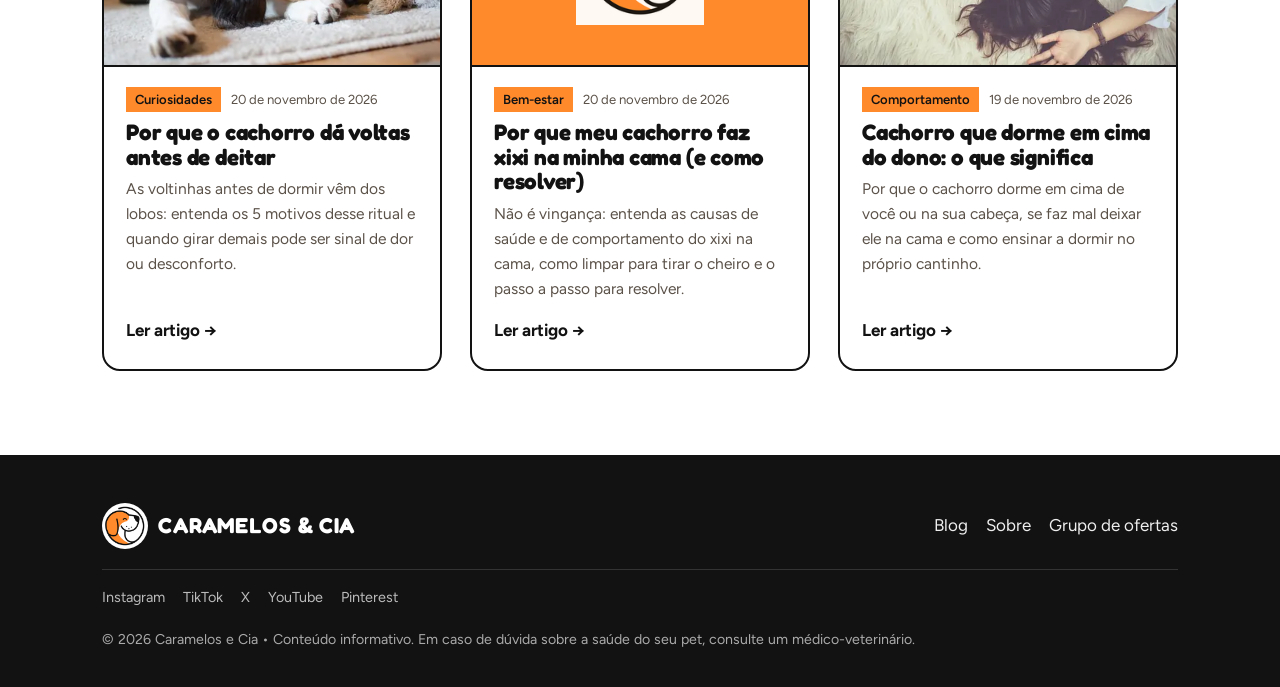
==== commit 4f2f2d10: "Novos artigos: voltas antes de deitar e xixi na cama Co-Authored-By: Claude Opus 5.5 <noreply@anthro" ====
--- a/index.html
+++ b/index.html
@@ -79,6 +79,113 @@
       <a class="btn preto" href="/blog/">Ver todos</a>
     </div>
     <div class="grid-posts">
+<a class="card" href="/blog/por-que-o-cachorro-da-voltas-antes-de-deitar/" data-cat="Curiosidades" data-busca="por que o cachorro dá voltas antes de deitar as voltinhas antes de dormir vêm dos lobos: entenda os 5 motivos desse ritual e quando girar demais pode ser sinal de dor ou desconforto. toda noite é a mesma cena: o seu cachorro chega na caminha, gira uma, duas, três vezes e só então se deita. às vezes ainda cava um pouco antes de se acomodar. parece mania, mas esse ritual tem explicação, e ela começa lá nos ancestrais selvagens dos cães.
+
+## uma herança dos lobos
+
+os especialistas em comportamento canino acreditam que dar voltas antes de deitar é um comportamento herdado. os ancestrais dos cães, como os lobos, já faziam isso, e os cães domésticos mantiveram o hábito, mesmo dormindo em casa, longe de qualquer perigo.
+
+na natureza, esse ritual tinha várias funções práticas.
+
+## 1. preparar a &quot;cama&quot;
+
+antes de existir caminha, o lugar de dormir era o mato, a terra ou a neve. girar em círculos amassava o capim alto, afastava galhos e pedras e deixava o chão mais confortável. quando o seu cachorro gira e cava no cobertor, ele está &quot;arrumando a cama&quot; do mesmo jeito.
+
+curiosidade: um estudo observou que os cães giravam muito mais antes de deitar em um tapete felpudo e irregular do que em uma superfície lisa. ou seja, quanto menos confortável o lugar parece, mais voltas ele dá.
+
+## 2. espantar bichos e checar o ambiente
+
+as voltas também espantavam insetos, cobras e outros bichos escondidos no lugar escolhido. além disso, girar dá ao cachorro uma última olhada em tudo ao redor antes de &quot;baixar a guarda&quot; para dormir.
+
+## 3. encontrar a melhor posição
+
+ao girar, o cão encontra a posição ideal: de costas para o vento, de frente para o lugar de onde poderia vir um perigo e enrolado de um jeito que protege a barriga e os órgãos.
+
+## 4. controlar a temperatura
+
+enrolar-se em bolinha guarda o calor do corpo no frio. no calor, ao contrário, o cachorro gira para encontrar o ponto mais fresco, e por isso muitos preferem o chão frio no verão. se quiser saber mais sobre isso, veja [como proteger o seu pet nos dias quentes](/blog/calor-e-verao-como-proteger-o-pet/).
+
+## 5. deixar o cheiro dele
+
+os cães têm glândulas de cheiro nas patas. ao pisar e cavar no lugar, eles deixam a marca deles e mostram que aquele cantinho tem dono. é também por isso que muitos escolhem dormir em cima das suas coisas ou da sua cama, como explicamos em [cachorro que dorme em cima do dono](/blog/cachorro-dorme-em-cima-do-dono/).
+
+## quantas voltas são normais?
+
+não existe um número certo: alguns cães dão uma volta, outros quatro ou cinco, e alguns nem giram. o que importa é perceber se o comportamento mudou.
+
+&gt; fique atento se o seu cachorro **gira muitas vezes sem conseguir se deitar**, parece agitado, geme ao deitar ou começou a fazer isso de repente. pode ser sinal de dor nas articulações ou na coluna, ansiedade ou, em cães idosos, confusão mental. nesses casos, procure o médico-veterinário.
+
+## uma cama confortável ajuda
+
+para cães mais velhos ou com dor nas articulações, uma cama macia e firme faz diferença: ele se acomoda mais rápido e descansa melhor. escolha o tamanho certo para que ele consiga se esticar e também se enrolar, e coloque a caminha em um lugar tranquilo, longe de corrente de vento.
+
+@produto caminha colchonete para cães e gatos | colchonete macio e fácil de colocar em qualquer canto da casa. ótimo para quem gosta de se esticar para dormir. confira as medidas antes de comprar. | https://s.shopee.com.br/5q9tb0skww | img/prod-cama-colchonete.jpg
+@produto caminha pet ursinho de pelúcia (40 x 56 cm) | formato de ninho com borda alta, perfeito para quem gosta de girar e se enrolar. indicada para gatos e cães de pequeno porte. | https://s.shopee.com.br/8axonmdv4t | img/prod-cama-ursinho.jpg
+
+no fim das contas, as voltinhas antes de deitar são só o seu cachorro seguindo um instinto antigo para dormir seguro e confortável. boa noite, caramelo! 🐶🌙">
+  <div class="capa"><img src="/img/capa-cachorro-voltas-antes-de-deitar.jpg" alt="Filhote de cachorro marrom e branco deitado em um tapete ao lado de um bicho de pelúcia" width="1600" height="1060" srcset="/img/r/capa-cachorro-voltas-antes-de-deitar-480.webp 480w, /img/r/capa-cachorro-voltas-antes-de-deitar-800.webp 800w, /img/r/capa-cachorro-voltas-antes-de-deitar-1200.webp 1200w, /img/capa-cachorro-voltas-antes-de-deitar.jpg 1600w" sizes="(max-width: 700px) calc(100vw - 44px), 360px" loading="lazy" decoding="async"></div>
+  <div class="corpo">
+    <div class="meta"><span class="cat">Curiosidades</span><span>20 de novembro de 2026</span></div>
+    <h3>Por que o cachorro dá voltas antes de deitar</h3>
+    <p>As voltinhas antes de dormir vêm dos lobos: entenda os 5 motivos desse ritual e quando girar demais pode ser sinal de dor ou desconforto.</p>
+    <span class="leia">Ler artigo →</span>
+  </div></a>
+<a class="card" href="/blog/por-que-meu-cachorro-faz-xixi-na-minha-cama/" data-cat="Bem-estar" data-busca="por que meu cachorro faz xixi na minha cama (e como resolver) não é vingança: entenda as causas de saúde e de comportamento do xixi na cama, como limpar para tirar o cheiro e o passo a passo para resolver. poucas coisas irritam tanto quanto deitar e encontrar a cama molhada. a primeira reação de muita gente é achar que o cachorro está fazendo &quot;de birra&quot; ou por vingança. mas não é isso: os cães não fazem xixi para provocar. existe sempre um motivo, e descobrir qual é o primeiro passo para resolver.
+
+## primeiro passo: descartar problemas de saúde
+
+se o seu cachorro já sabia fazer xixi no lugar certo e de repente começou a fazer na cama, a chance de existir um problema de saúde é grande. os mais comuns são:
+
+- **infecção urinária:** causa desconforto e vontade de fazer xixi muitas vezes, e o cão nem sempre consegue segurar. é mais comum em fêmeas.
+- **cálculos (pedras) na bexiga**
+- **diabetes e doenças nos rins:** aumentam a sede e a quantidade de xixi.
+- **incontinência urinária:** o cão perde xixi sem perceber, muitas vezes enquanto dorme. é mais comum em fêmeas castradas e em cães idosos.
+- **idade:** cães idosos podem perder o controle da bexiga ou ficar confusos e esquecer onde é o lugar certo.
+
+&gt; sinais como fazer xixi muitas vezes e em pouca quantidade, sangue na urina, beber muito mais água, lamber muito a região íntima ou xixi enquanto dorme pedem consulta com o médico-veterinário. muitos desses problemas têm tratamento simples quando descobertos cedo.
+
+## os motivos de comportamento
+
+se o veterinário não encontrou nenhum problema de saúde, a causa provavelmente está no comportamento.
+
+### ansiedade e estresse
+
+é a causa mais comum quando a saúde está em dia. mudança de casa, chegada de um bebê ou de outro pet, mudanças na rotina, barulhos como fogos e trovões ou ficar muito tempo sozinho podem deixar o cachorro inseguro. e a sua cama tem o seu cheiro, que é exatamente onde ele busca conforto. se ele também fica muito grudado em você, leia [por que o cachorro segue o dono pela casa toda](/blog/por-que-o-cachorro-segue-o-dono/), onde explicamos os sinais da ansiedade de separação.
+
+### marcação de território
+
+fazer só um pouquinho de xixi, e não esvaziar a bexiga, costuma ser marcação. é mais comum em machos não castrados, mas também acontece em fêmeas. a castração reduz bastante esse comportamento, como contamos no artigo do [novembro azul pet](/blog/novembro-azul-pet-saude-dos-machos/).
+
+### excitação ou submissão
+
+alguns cães, principalmente filhotes, soltam um pouco de xixi quando ficam muito animados ou quando se sentem intimidados, por exemplo ao levar uma bronca. não é falta de educação: é uma reação que eles não controlam.
+
+### adestramento incompleto
+
+filhotes e cães recém-adotados ainda estão aprendendo onde é o lugar certo. a cama, macia e absorvente, pode parecer um ótimo banheiro para quem ainda não entendeu as regras.
+
+## como resolver
+
+1. **leve ao veterinário** para descartar problemas de saúde, principalmente se o xixi na cama começou de repente.
+2. **não brigue nem esfregue o focinho dele no xixi.** isso só gera medo e pode piorar o problema, principalmente quando a causa é ansiedade.
+3. **limpe direito, com produto enzimático.** o cachorro volta onde sente o cheiro do próprio xixi. produtos com cloro ou amônia não tiram esse cheiro, e a amônia ainda lembra o cheiro de urina. o limpador enzimático quebra as substâncias do xixi e elimina o odor de verdade.
+4. **feche a porta do quarto** ou cubra a cama enquanto ele reaprende, para evitar novos acidentes.
+5. **volte ao básico do adestramento:** leve para fazer xixi em horários fixos (ao acordar, depois de comer, depois de brincar e antes de dormir) e recompense na hora quando ele fizer no lugar certo.
+6. **ofereça um lugar certo atraente,** com tapete higiênico sempre limpo e longe da comida e da caminha.
+7. **cuide da ansiedade:** passeios, brincadeiras e uma rotina previsível ajudam muito. em casos mais difíceis, procure um profissional de comportamento animal.
+
+@produto limpador enzimático pet (5 litros) | elimina o cheiro do xixi em vez de só disfarçar, o que ajuda o cachorro a não voltar ao mesmo lugar. siga as instruções de uso do rótulo. | https://s.shopee.com.br/3vlyp7vvtr | img/prod-limpador-enzimatico.jpg
+@produto kit educador sanitário &quot;xixi não pode / xixi pode&quot; | um spray afasta o cachorro dos lugares proibidos e o outro atrai para o lugar certo. funciona melhor junto com recompensas e paciência no adestramento. | https://s.shopee.com.br/70lqzqqdfq | img/prod-kit-educador-sanitario.jpg
+@produto tapete higiênico petbraz | para deixar o lugar certo sempre limpo e convidativo. troque com frequência: muitos cães evitam o tapete sujo. | https://s.shopee.com.br/1lhpqvq8bp | img/prod-tapetehigienico.jpg
+
+com paciência, limpeza certa e atenção à saúde, a grande maioria dos cães volta a fazer xixi no lugar certo. e lembre: não é vingança, é um pedido de ajuda. 🐾">
+  <div class="capa"><img class="sem" src="/img/icone.png" alt="" width="160" height="160" loading="lazy"></div>
+  <div class="corpo">
+    <div class="meta"><span class="cat">Bem-estar</span><span>20 de novembro de 2026</span></div>
+    <h3>Por que meu cachorro faz xixi na minha cama (e como resolver)</h3>
+    <p>Não é vingança: entenda as causas de saúde e de comportamento do xixi na cama, como limpar para tirar o cheiro e o passo a passo para resolver.</p>
+    <span class="leia">Ler artigo →</span>
+  </div></a>
 <a class="card" href="/blog/cachorro-dorme-em-cima-do-dono/" data-cat="Comportamento" data-busca="cachorro que dorme em cima do dono: o que significa por que o cachorro dorme em cima de você ou na sua cabeça, se faz mal deixar ele na cama e como ensinar a dormir no próprio cantinho. você deita para dormir e, em poucos minutos, lá está ele: em cima das suas pernas, colado nas costas ou, pior, ocupando o travesseiro e encostado na sua cabeça. muitos tutores se perguntam o que isso significa, e se é um problema.
 
 na grande maioria das vezes, é só um sinal de que o seu cachorro se sente seguro e confortável com você. veja os principais motivos.
@@ -137,161 +244,6 @@
     <div class="meta"><span class="cat">Comportamento</span><span>19 de novembro de 2026</span></div>
     <h3>Cachorro que dorme em cima do dono: o que significa</h3>
     <p>Por que o cachorro dorme em cima de você ou na sua cabeça, se faz mal deixar ele na cama e como ensinar a dormir no próprio cantinho.</p>
-    <span class="leia">Ler artigo →</span>
-  </div></a>
-<a class="card" href="/blog/por-que-o-cachorro-segue-o-dono/" data-cat="Comportamento" data-busca="por que meu cachorro me segue pela casa toda o cachorro-velcro: entenda por que ele te segue até no banheiro, quando pode ser ansiedade de separação e como dar mais independência a ele. você levanta do sofá para pegar um copo d&#x27;água e ele vai junto. vai ao banheiro, e ele espera na porta. muda de cômodo, e lá está ele de novo. o cachorro que segue o dono pela casa toda é tão comum que até tem apelido em inglês: &quot;velcro dog&quot;, o cachorro-velcro, que gruda em você.
-
-na maior parte das vezes, é um comportamento normal. mas entender o motivo ajuda a saber quando é só companheirismo e quando ele precisa de ajuda.
-
-## 1. você é o grupo dele
-
-os cães descendem de animais que vivem em grupo, e para o seu cachorro a família é o grupo. ficar perto de você é natural, faz ele se sentir seguro e é a forma dele de participar da sua rotina.
-
-## 2. tudo de bom vem de você
-
-comida, passeio, carinho, brincadeira: tudo o que o seu cachorro mais gosta passa por você. ele aprende rápido que te seguir costuma dar certo, porque de vez em quando você vai para a cozinha, pega a guia ou senta no chão para brincar. sem perceber, a gente reforça esse comportamento toda vez que dá atenção a ele quando está por perto.
-
-## 3. laço criado quando era filhote
-
-nos primeiros meses de vida, o filhote cria um vínculo muito forte com quem cuida dele e passa a ver essa pessoa como referência. cães adotados bem novinhos costumam ser os mais grudados.
-
-## 4. a raça conta
-
-raças criadas para trabalhar junto com as pessoas, como border collie, pastor-alemão e labrador, e as raças de companhia costumam ser mais grudadas no tutor. mas qualquer cachorro, inclusive o nosso querido vira-lata, pode ser um cachorro-velcro.
-
-## 5. curiosidade ou tédio
-
-para um cachorro sem muito o que fazer, você é a coisa mais interessante da casa. se ele passa o dia parado, te seguir é o programa do dia.
-
-## 6. idade, medo ou mal-estar
-
-cães idosos que estão perdendo a visão ou a audição costumam ficar mais perto do tutor para se sentirem seguros. mudanças na rotina, como casa nova, bebê, outro pet ou dias de fogos e trovões, também deixam o cachorro mais grudado.
-
-&gt; se o seu cachorro **de repente** passou a te seguir o tempo todo, junto com outros sinais como falta de apetite, desânimo ou mudança no jeito de andar, leve ao veterinário. ficar grudado pode ser a forma dele de dizer que não está bem.
-
-## grudado ou ansiedade de separação?
-
-ser um cachorro-velcro é diferente de ter ansiedade de separação, e a maioria dos cães grudados nunca desenvolve o problema. a diferença está no que acontece quando você sai:
-
-- **cachorro grudado:** prefere ficar perto de você, mas fica tranquilo quando está sozinho, dorme ou se distrai com um brinquedo.
-- **ansiedade de separação:** entra em desespero quando você sai. late, chora ou uiva sem parar, destrói portas e objetos, faz xixi e cocô fora do lugar ou baba muito, só na sua ausência.
-
-no segundo caso, procure o veterinário ou um profissional de comportamento animal para montar um plano de tratamento.
-
-## como dar mais independência ao seu cachorro
-
-ter um companheiro fiel é ótimo, mas todo cachorro precisa ficar bem sozinho de vez em quando. algumas dicas:
-
-- **ensine o &quot;fica&quot;:** comece com poucos segundos e poucos passos de distância, e vá aumentando aos poucos, sempre com recompensa.
-- **saídas e chegadas sem festa:** cumprimente com calma e só depois que ele se acalmar. isso deixa as idas e vindas menos emocionantes.
-- **pratique ausências curtas:** saia por alguns minutos e volte, aumentando o tempo devagar.
-- **gaste energia:** passeios diários, farejar e brincar deixam o cachorro mais calmo dentro de casa.
-- **ofereça algo para fazer sozinho:** brinquedos recheáveis e porta-petisco ocupam a cabeça dele enquanto você faz outras coisas.
-- **crie um cantinho dele,** confortável e com o seu cheiro. se ele também gosta de dormir grudado em você, veja [como ensinar o cachorro a dormir no próprio cantinho](/blog/cachorro-dorme-em-cima-do-dono/).
-
-@produto bola mordedora porta-petisco (6 cm) | você coloca petisco ou ração dentro e ele se distrai tentando tirar, ótimo para os momentos em que ele precisa ficar sozinho. escolha o tamanho certo para o porte do seu cachorro. | https://s.shopee.com.br/4vesxwn4un | img/prod-bola-porta-petisco.jpg
-@produto alimentador automático | libera a ração nos horários programados, mantendo a rotina das refeições mesmo quando você está fora. | https://s.shopee.com.br/906qyf910s | img/prod-alimentadorautomatico.jpg
-
-seguir você pela casa é, quase sempre, só o jeito do seu cachorro de dizer que gosta da sua companhia. com um pouco de independência, ele fica feliz perto de você e também tranquilo quando você não está. 🐾">
-  <div class="capa"><img src="/img/capa-cachorro-segue-o-dono.jpg" alt="Golden retriever deitado no chão ao lado da tutora, que está sentada na poltrona" width="1600" height="1067" srcset="/img/r/capa-cachorro-segue-o-dono-480.webp 480w, /img/r/capa-cachorro-segue-o-dono-800.webp 800w, /img/r/capa-cachorro-segue-o-dono-1200.webp 1200w, /img/capa-cachorro-segue-o-dono.jpg 1600w" sizes="(max-width: 700px) calc(100vw - 44px), 360px" loading="lazy" decoding="async"></div>
-  <div class="corpo">
-    <div class="meta"><span class="cat">Comportamento</span><span>19 de novembro de 2026</span></div>
-    <h3>Por que meu cachorro me segue pela casa toda</h3>
-    <p>O cachorro-velcro: entenda por que ele te segue até no banheiro, quando pode ser ansiedade de separação e como dar mais independência a ele.</p>
-    <span class="leia">Ler artigo →</span>
-  </div></a>
-<a class="card" href="/blog/novembro-azul-pet-saude-dos-machos/" data-cat="Saúde" data-busca="novembro azul pet: como cuidar da saúde do cão e do gato machos próstata, castração, mitos e check-up anual: o que todo tutor de cão ou gato macho precisa saber, e onde encontrar castração gratuita na sua cidade. novembro é o mês de falar da saúde do homem, e a campanha também vale para os pets. o **novembro azul pet** lembra os tutores de cuidar da saúde dos cães e gatos machos, principalmente da próstata e do sistema reprodutor.
-
-a boa notícia: muitos problemas podem ser prevenidos ou descobertos cedo com duas atitudes simples, a castração e o check-up anual.
-
-## a próstata do cachorro: o problema mais comum
-
-nos cães machos que não são castrados, a próstata tende a crescer com a idade por causa dos hormônios. esse aumento se chama **hiperplasia prostática benigna (hpb)**. ela não é câncer, mas é de longe o problema de próstata mais comum em cães machos não castrados.
-
-muitos cães com hpb não mostram sinal nenhum por um bom tempo. quando os sinais aparecem, eles podem incluir:
-
-- esforço ou dor para fazer xixi ou cocô
-- sangue na urina ou secreção com sangue no pênis
-- fezes mais finas ou achatadas
-- dor na barriga, andar rígido ou dificuldade nas patas de trás
-- febre, falta de apetite e desânimo, quando há infecção (prostatite)
-
-&gt; viu algum desses sinais? procure o médico-veterinário. eles podem indicar problemas diferentes, e só o exame mostra o que está acontecendo.
-
-## castração: o que ela previne (e o que não previne)
-
-como o aumento benigno da próstata depende dos hormônios masculinos, a **castração é o tratamento de escolha** para a hpb nos cães que não vão ser usados para reprodução. ela também:
-
-- elimina o risco de tumores nos testículos
-- reduz infecções da próstata, que são raras em cães castrados
-- diminui fugas atrás de fêmeas no cio, brigas e marcação de território com xixi
-- ajuda no controle populacional e no combate ao abandono
-
-### depois da cirurgia
-
-na recuperação, o importante é impedir que o pet lamba ou morda os pontos. além do cone, uma opção mais confortável é a roupa pós-cirúrgica, que cobre a barriga e deixa o animal se mexer melhor. siga sempre as orientações do veterinário sobre repouso, remédios e retirada dos pontos.
-
-@produto roupa pós-cirúrgica kildopet para cães | protege os pontos da castração e é uma alternativa mais confortável ao cone. confira a tabela de medidas antes de comprar. | https://s.shopee.com.br/5fqqluwdv2 | img/prod-roupa-pos-cirurgica.jpg
-
-**mito:** &quot;castrar protege contra o câncer de próstata&quot;. nos cães, isso não é verdade. o câncer de próstata é menos comum que a hpb, mas pode aparecer também em cães castrados. por isso, o check-up continua importante para todo cão macho, castrado ou não.
-
-**mito:** &quot;castrar deixa o cachorro gordo e preguiçoso&quot;. o metabolismo muda um pouco depois da cirurgia, mas o ganho de peso vem do excesso de comida e da falta de exercício. com a quantidade certa de ração e passeios, ele continua em forma.
-
-## e os gatos machos?
-
-nos gatos, os problemas de próstata são raros. a castração continua muito importante para eles: reduz as brigas (e as doenças transmitidas por mordidas), as fugas e a marcação de território com xixi. ela também diminui bastante os miados altos de quem sente uma fêmea no cio por perto, como explicamos no artigo [por que meu gato mia tanto](/blog/por-que-meu-gato-mia-tanto/).
-
-## check-up anual: o que pedir ao veterinário
-
-para cães e gatos adultos, o ideal é uma consulta de rotina pelo menos uma vez por ano, e com mais frequência para os idosos. converse com o veterinário sobre:
-
-- exame físico completo, incluindo a palpação da próstata nos cães
-- exames de sangue e de urina
-- ultrassom do abdômen, principalmente para cães machos não castrados a partir da meia-idade
-- vacinas, vermífugo e proteção contra pulgas e carrapatos em dia
-- peso e alimentação
-- saúde da boca: tártaro e gengivite são muito comuns em cães e gatos adultos
-
-## saúde bucal também é prevenção
-
-aproveite o mês do cuidado para começar (ou retomar) a escovação dos dentes. o ideal é escovar todos os dias, ou pelo menos algumas vezes por semana, sempre com creme dental próprio para pets: o creme dental humano não deve ser usado em cães e gatos. comece devagar, com a dedeira (que ajuda os pets que ainda não se acostumaram com a escova), e recompense o pet no final. se houver mau hálito forte, gengiva vermelha ou dente mole, leve ao veterinário.
-
-@produto kit pet clean: creme dental, spray bucal e dedeira | kit completo para começar a escovação: a dedeira facilita a adaptação, e o spray complementa a higiene entre as escovações. | https://s.shopee.com.br/7afe8kkd72 | img/prod-kit-pet-clean-dedeira.jpg
-
-## castração gratuita ou a preço popular: como encontrar na sua cidade
-
-castrar não precisa sair caro. em muitas cidades do brasil existe castração gratuita ou a preço social. veja onde procurar:
-
-- **prefeitura:** procure o centro de controle de zoonoses (ccz), a secretaria de meio ambiente ou de bem-estar animal, ou ligue para a central de atendimento da prefeitura. muitas cidades fazem mutirões e têm castramóveis que percorrem os bairros.
-- **programa federal propatinhas:** lançado em 2025 pelo governo federal, apoia castração e microchipagem gratuitas em parceria com estados e municípios. a adesão é feita pela prefeitura, então pergunte se a sua cidade participa.
-- **programas estaduais:** alguns estados fazem mutirões itinerantes de castração gratuita. em são paulo, por exemplo, existe o pro pet sp.
-- **hospitais veterinários de universidades:** costumam atender a preço social, com acompanhamento de professores.
-- **ongs e protetores independentes:** muitos fazem campanhas de castração a preço popular ou conhecem os mutirões da região.
-
-**dica de busca:** pesquise no google &quot;castração gratuita&quot; junto com o nome da sua cidade e confira sempre no site oficial da prefeitura.
-
-os critérios mudam de lugar para lugar, mas costumam ser parecidos:
-
-- ser morador da cidade e apresentar documento com foto, cpf e comprovante de endereço
-- idade mínima do animal (em geral a partir de 4 a 6 meses) e, às vezes, limite de peso ou de idade
-- jejum de comida e água nas horas antes da cirurgia, conforme a orientação da equipe
-- fêmeas fora do cio, sem estar prenhas ou amamentando
-- algumas campanhas não atendem raças de focinho curto (braquicefálicas), que precisam de cuidados especiais na anestesia
-
-aproveite também para fazer o rg do seu pet: o sinpatinhas, cadastro nacional gratuito de cães e gatos, é feito com a conta gov.br.
-
-## resumo
-
-- a hiperplasia prostática benigna é muito comum em cães machos não castrados, e a castração é a melhor forma de prevenir.
-- castrar não protege contra o câncer de próstata no cão, então o check-up anual vale para todos.
-- esforço para urinar ou evacuar e sangue na urina pedem consulta com o veterinário.
-
-aproveite o novembro azul para marcar a consulta do seu companheiro! 💙🐾">
-  <div class="capa"><img src="/img/capa-novembro-azul-pet.jpg" alt="Filhote de cachorro macho sentado em frente a um fundo azul" width="1600" height="1067" srcset="/img/r/capa-novembro-azul-pet-480.webp 480w, /img/r/capa-novembro-azul-pet-800.webp 800w, /img/r/capa-novembro-azul-pet-1200.webp 1200w, /img/capa-novembro-azul-pet.jpg 1600w" sizes="(max-width: 700px) calc(100vw - 44px), 360px" loading="lazy" decoding="async"></div>
-  <div class="corpo">
-    <div class="meta"><span class="cat">Saúde</span><span>18 de novembro de 2026</span></div>
-    <h3>Novembro Azul pet: como cuidar da saúde do cão e do gato machos</h3>
-    <p>Próstata, castração, mitos e check-up anual: o que todo tutor de cão ou gato macho precisa saber, e onde encontrar castração gratuita na sua cidade.</p>
     <span class="leia">Ler artigo →</span>
   </div></a>
     </div>
@@ -317,7 +269,7 @@
   </div>
 </footer>
 <script>
-(function(){var h=decodeURIComponent((location.hash||"").slice(1));var s=["cachorro-dorme-em-cima-do-dono", "por-que-o-cachorro-segue-o-dono", "novembro-azul-pet-saude-dos-machos", "por-que-meu-cachorro-me-lambe", "por-que-meu-gato-mia-tanto", "calor-e-verao-como-proteger-o-pet", "black-friday-pet-guia-de-compras"];
+(function(){var h=decodeURIComponent((location.hash||"").slice(1));var s=["por-que-o-cachorro-da-voltas-antes-de-deitar", "por-que-meu-cachorro-faz-xixi-na-minha-cama", "cachorro-dorme-em-cima-do-dono", "por-que-o-cachorro-segue-o-dono", "novembro-azul-pet-saude-dos-machos", "por-que-meu-cachorro-me-lambe", "por-que-meu-gato-mia-tanto", "calor-e-verao-como-proteger-o-pet", "black-friday-pet-guia-de-compras"];
 if(h==="blog")location.replace("/blog/");else if(s.indexOf(h)>-1)location.replace("/blog/"+h+"/");})();
 </script>
 </body>
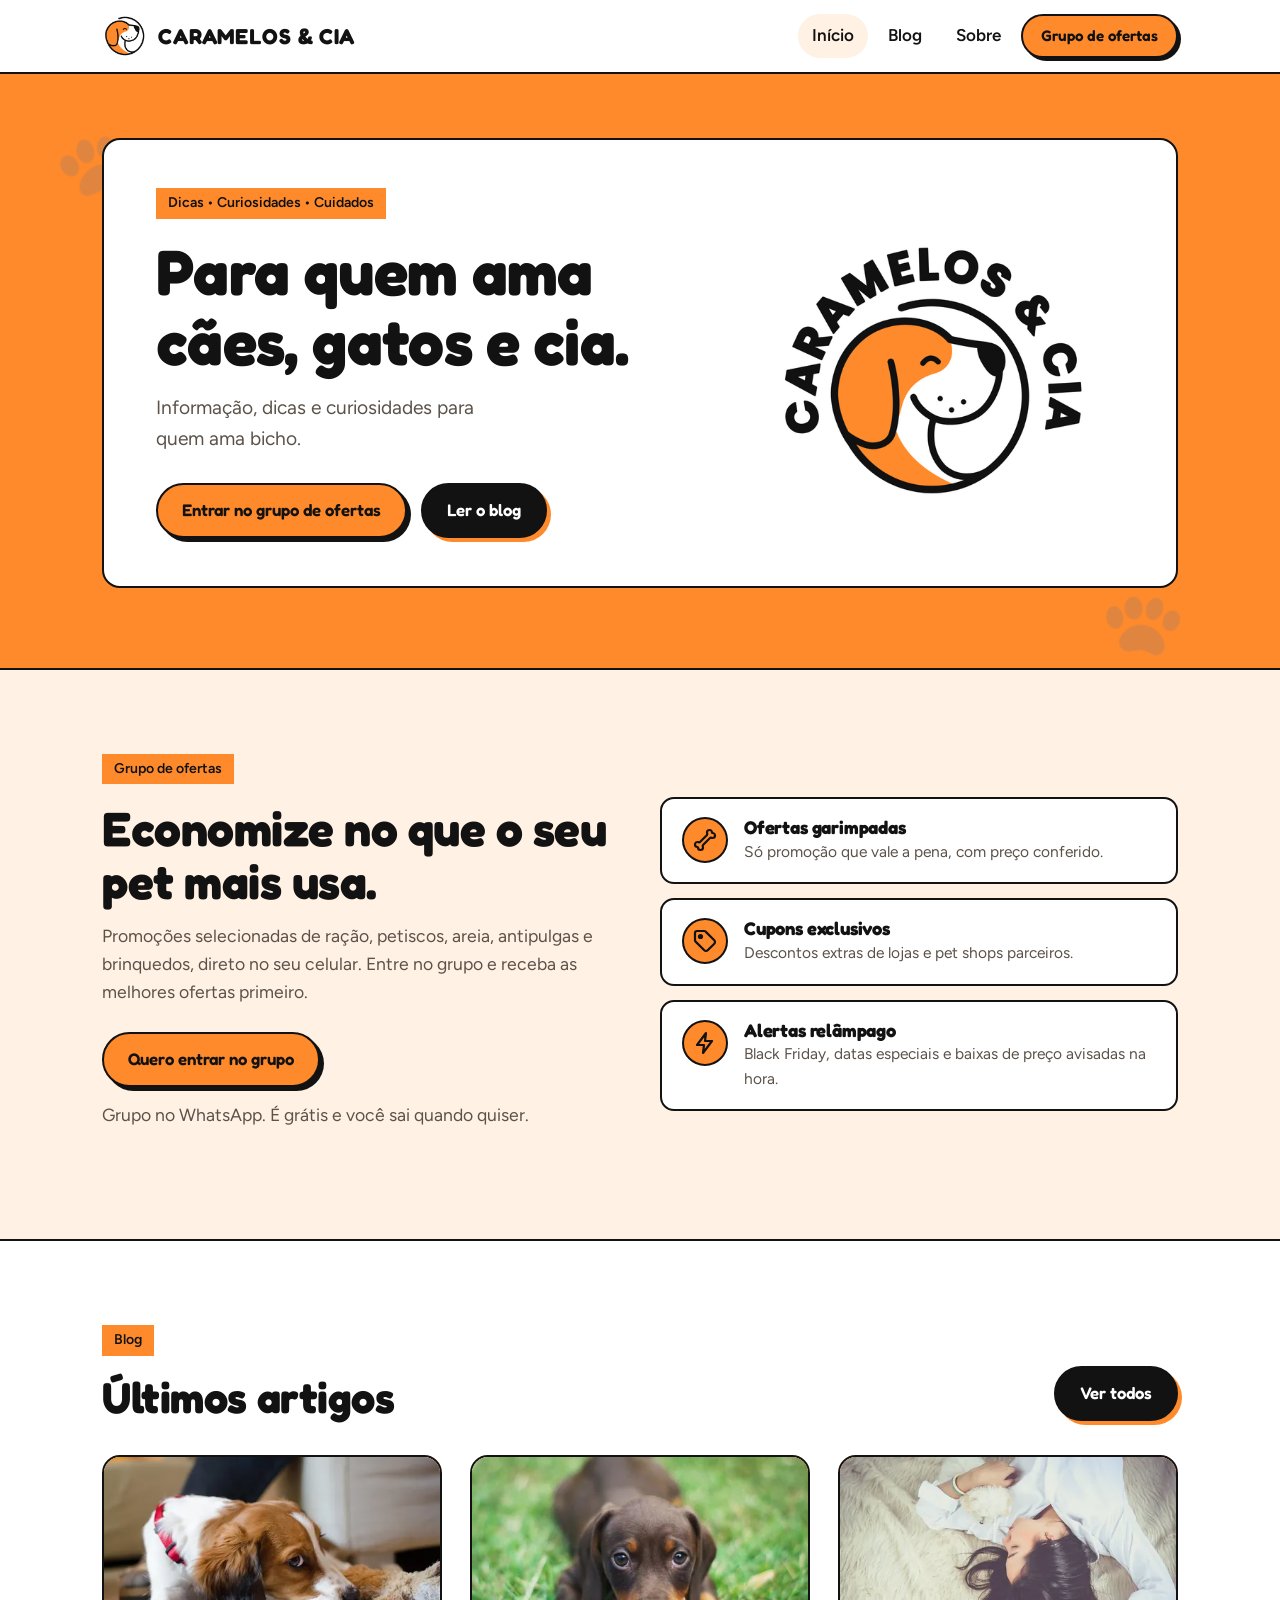
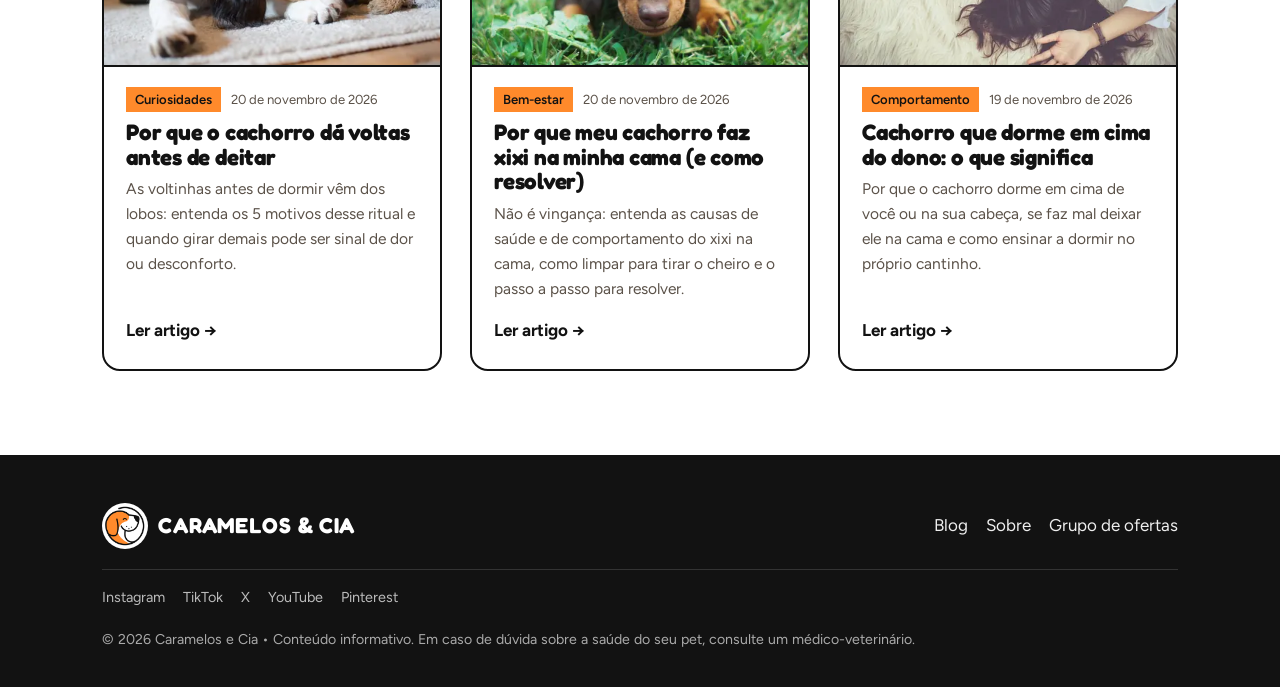
==== commit 49d2f627: "Capa do artigo do xixi na cama Co-Authored-By: Claude Opus 5.5 <noreply@anthropic.com> Claude-Sessio" ====
--- a/index.html
+++ b/index.html
@@ -179,7 +179,7 @@
 @produto tapete higiênico petbraz | para deixar o lugar certo sempre limpo e convidativo. troque com frequência: muitos cães evitam o tapete sujo. | https://s.shopee.com.br/1lhpqvq8bp | img/prod-tapetehigienico.jpg
 
 com paciência, limpeza certa e atenção à saúde, a grande maioria dos cães volta a fazer xixi no lugar certo. e lembre: não é vingança, é um pedido de ajuda. 🐾">
-  <div class="capa"><img class="sem" src="/img/icone.png" alt="" width="160" height="160" loading="lazy"></div>
+  <div class="capa"><img src="/img/capa-cachorro-xixi-na-cama.jpg" alt="Filhote de dachshund marrom deitado na grama olhando para a câmera" width="1600" height="1067" srcset="/img/r/capa-cachorro-xixi-na-cama-480.webp 480w, /img/r/capa-cachorro-xixi-na-cama-800.webp 800w, /img/r/capa-cachorro-xixi-na-cama-1200.webp 1200w, /img/capa-cachorro-xixi-na-cama.jpg 1600w" sizes="(max-width: 700px) calc(100vw - 44px), 360px" loading="lazy" decoding="async"></div>
   <div class="corpo">
     <div class="meta"><span class="cat">Bem-estar</span><span>20 de novembro de 2026</span></div>
     <h3>Por que meu cachorro faz xixi na minha cama (e como resolver)</h3>
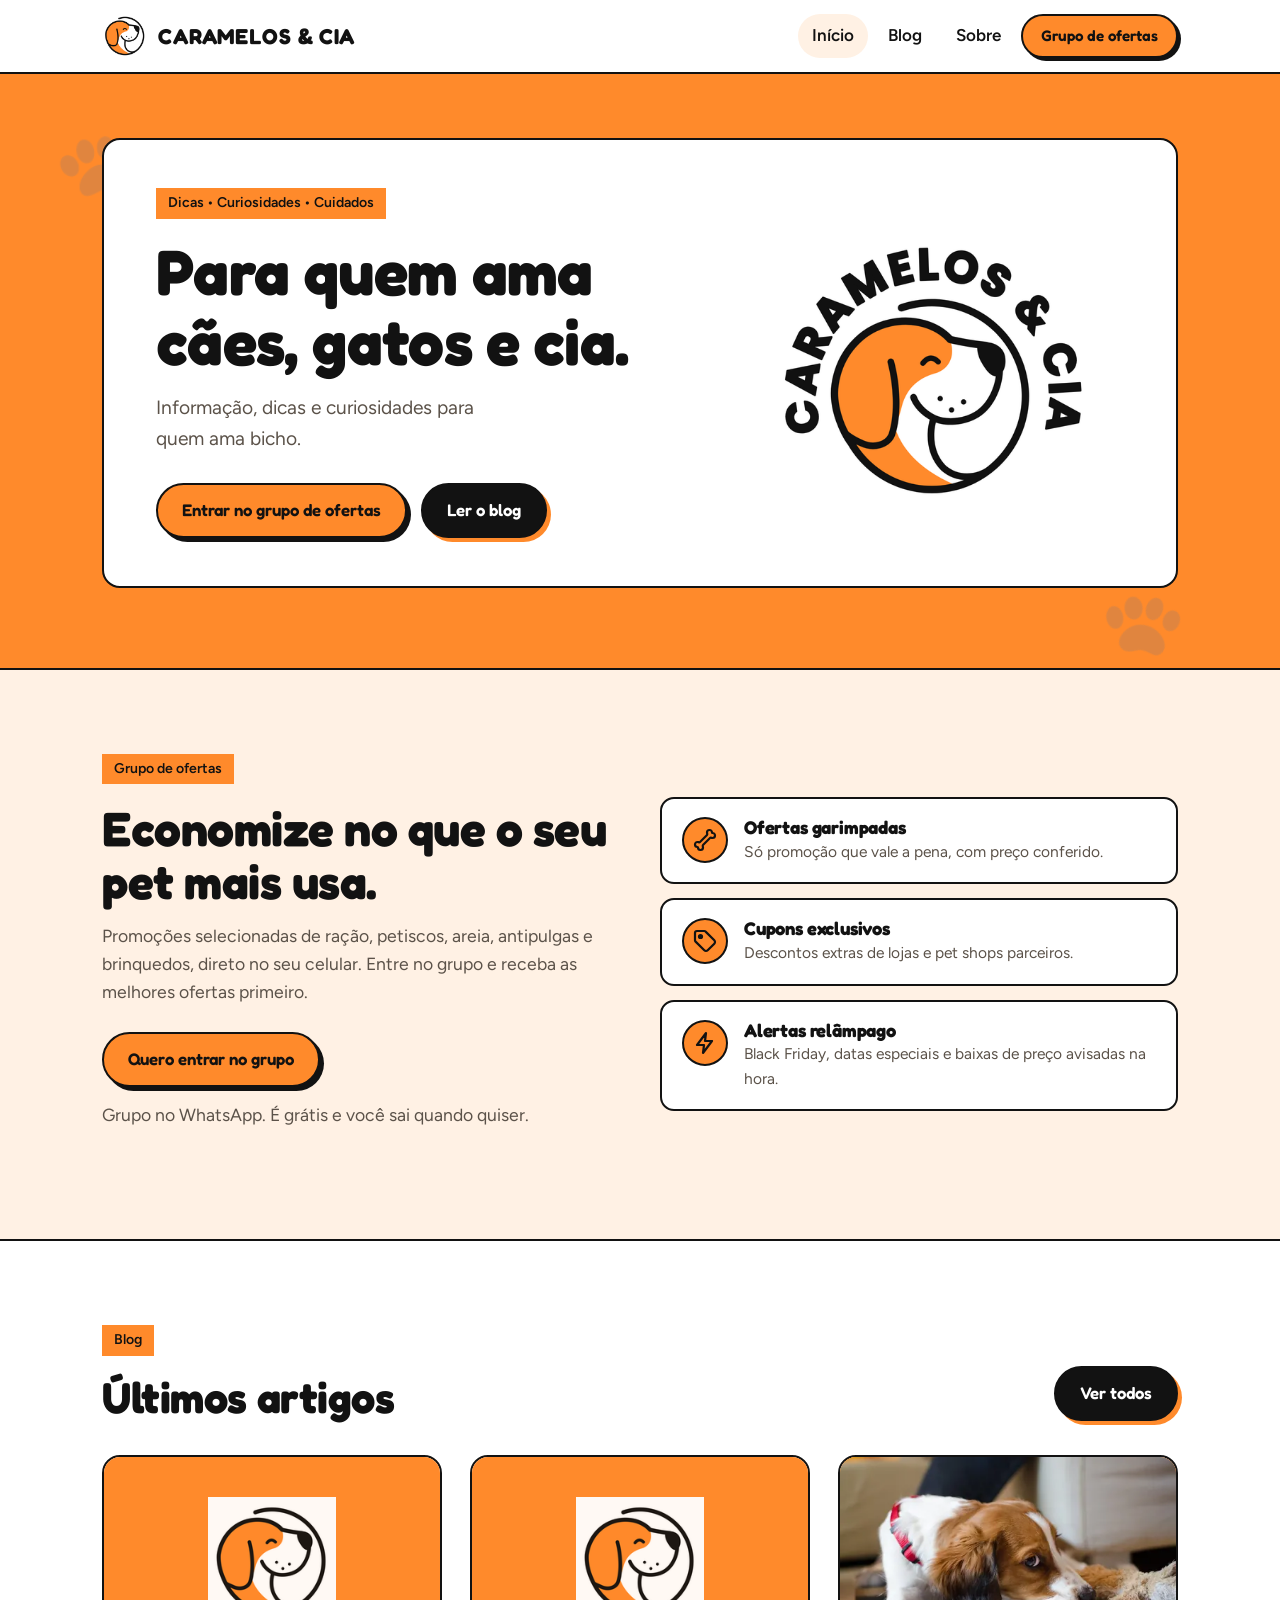
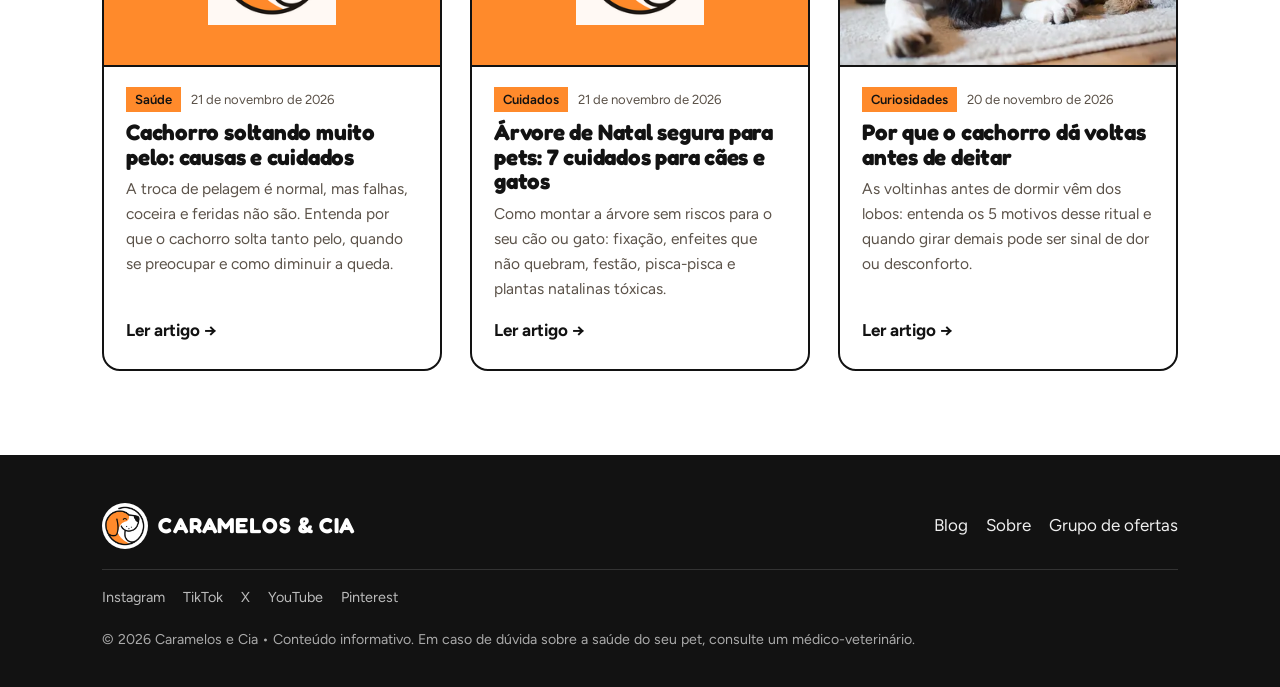
==== commit 9ef4d8ca: "Novos artigos: cachorro soltando muito pelo e árvore de Natal segura para pets Co-Authored-By: Claud" ====
--- a/index.html
+++ b/index.html
@@ -20,7 +20,7 @@
 <link rel="preconnect" href="https://fonts.gstatic.com" crossorigin>
 <link rel="preload" as="style" href="https://fonts.googleapis.com/css2?family=Fredoka:wght@500;600;700&family=Figtree:wght@400;500;600;700&display=swap" onload="this.onload=null;this.rel='stylesheet'">
 <noscript><link rel="stylesheet" href="https://fonts.googleapis.com/css2?family=Fredoka:wght@500;600;700&family=Figtree:wght@400;500;600;700&display=swap"></noscript>
-<style>:root{--laranja:#FF8A2B;--laranja-esc:#E8701A;--laranja-claro:#FFF1E4;--preto:#121212;--cinza:#5b5249;--branco:#fff;--borda:2.5px solid var(--preto);--raio:18px}*{box-sizing:border-box;margin:0;padding:0}html{scroll-behavior:smooth}body{font-family:"Figtree",system-ui,sans-serif;color:var(--preto);background:var(--branco);line-height:1.6;font-size:17px}img{max-width:100%;display:block;height:auto}a{color:inherit}h1,h2,h3,.fred{font-family:"Fredoka",sans-serif;font-weight:700;line-height:1.1;letter-spacing:-.01em}.wrap{max-width:1120px;margin:0 auto;padding:0 22px}/* header */header{position:sticky;top:0;z-index:20;background:rgba(255,255,255,.94);backdrop-filter:blur(8px);border-bottom:var(--borda)}.nav{display:flex;align-items:center;justify-content:space-between;height:72px;gap:16px}.marca{display:flex;align-items:center;gap:10px;text-decoration:none}.marca img{width:46px;height:46px}.marca span{font-family:"Fredoka";font-weight:700;font-size:1.35rem;text-transform:uppercase;letter-spacing:.04em}.menu{display:flex;align-items:center;gap:6px}.menu a{text-decoration:none;font-weight:600;padding:8px 14px;border-radius:999px}.menu a.ativo{background:var(--laranja-claro)}.menu a:hover{background:var(--laranja-claro)}.btn{display:inline-flex;align-items:center;gap:10px;font-family:"Fredoka";font-weight:600;font-size:1.05rem;text-decoration:none;background:var(--laranja);color:var(--preto);border:var(--borda);border-radius:999px;padding:12px 24px;box-shadow:4px 4px 0 var(--preto);transition:transform .12s,box-shadow .12s;cursor:pointer}.btn:hover{transform:translate(-2px,-2px);box-shadow:6px 6px 0 var(--preto)}.btn:active{transform:translate(2px,2px);box-shadow:2px 2px 0 var(--preto)}.btn.preto{background:var(--preto);color:var(--branco);box-shadow:4px 4px 0 var(--laranja)}.btn.desab{background:#eee;color:#777;box-shadow:none;cursor:default;transform:none}.menu .btn{padding:8px 18px;font-size:.95rem;box-shadow:3px 3px 0 var(--preto)}/* hero */.hero{background:var(--laranja);padding:64px 0 80px;position:relative;overflow:hidden}.hero .pata{position:absolute;opacity:.13;font-size:120px}.hero-card{background:var(--branco);border:var(--borda);border-radius:var(--raio);display:grid;grid-template-columns:1.25fr .9fr;gap:24px;align-items:center;padding:48px 52px;position:relative}.hero h1{font-size:clamp(2.4rem,5.2vw,4rem);margin-bottom:16px}.hero p.lead{font-size:1.2rem;color:var(--cinza);max-width:30ch;margin-bottom:28px}.tag{display:inline-block;background:var(--laranja);font-weight:600;font-size:.88rem;padding:4px 12px;margin-bottom:18px}.hero-logo{width:100%;max-width:340px;justify-self:center;animation:balanca 5s ease-in-out infinite}@keyframes balanca{50%{transform:rotate(-4deg) translateY(-6px)}}.acoes{display:flex;gap:14px;flex-wrap:wrap}/* ofertas */section.bloco{padding:84px 0}.titulo-sec{display:flex;align-items:end;justify-content:space-between;gap:20px;margin-bottom:34px;flex-wrap:wrap}.titulo-sec h2{font-size:clamp(1.9rem,3.6vw,2.7rem)}.titulo-sec p{color:var(--cinza);max-width:46ch}.ofertas{background:var(--laranja-claro);border-top:var(--borda);border-bottom:var(--borda)}.ofertas-grid{display:grid;grid-template-columns:1fr 1fr;gap:40px;align-items:center}.beneficios{display:grid;gap:14px}.ben{display:flex;gap:16px;align-items:flex-start;background:var(--branco);border:var(--borda);border-radius:14px;padding:18px 20px}.ben .ico{flex:none;width:46px;height:46px;border-radius:50%;background:var(--laranja);border:var(--borda);display:grid;place-items:center;font-size:1.3rem}.ben h3{font-size:1.15rem;margin-bottom:2px}.ben p{color:var(--cinza);font-size:.97rem}.ofertas-cta h2{font-size:clamp(2rem,4vw,3rem);margin-bottom:14px}.ofertas-cta p{color:var(--cinza);margin-bottom:26px;font-size:1.1rem}.nota{font-size:.88rem;color:var(--cinza);margin-top:14px}/* cards blog */.grid-posts{display:grid;grid-template-columns:repeat(auto-fill,minmax(300px,1fr));gap:28px}.card{background:var(--branco);border:var(--borda);border-radius:var(--raio);overflow:hidden;text-decoration:none;display:flex;flex-direction:column;transition:transform .15s,box-shadow .15s}.card:hover{transform:translate(-3px,-3px);box-shadow:6px 6px 0 var(--laranja)}.card .capa{aspect-ratio:16/10;background:var(--laranja);border-bottom:var(--borda);overflow:hidden;display:grid;place-items:center}.card .capa img{width:100%;height:100%;object-fit:cover;object-position:center 45%}.card .capa .sem{width:42%;opacity:.95}.card .corpo{padding:20px 22px 24px;display:flex;flex-direction:column;gap:8px;flex:1}.card .meta{font-size:.82rem;color:var(--cinza);display:flex;gap:10px;align-items:center}.card .cat{background:var(--laranja);color:var(--preto);font-weight:600;padding:2px 9px}.card h3{font-size:1.4rem}.card p{color:var(--cinza);font-size:.97rem}.card .leia{margin-top:auto;font-weight:700;padding-top:8px}.vazio{border:2.5px dashed var(--preto);border-radius:var(--raio);padding:40px;text-align:center;color:var(--cinza)}/* filtros */.filtros{display:flex;gap:8px;flex-wrap:wrap;margin-bottom:28px}.filtros button{font:600 .92rem "Figtree";border:var(--borda);background:var(--branco);border-radius:999px;padding:6px 16px;cursor:pointer}.filtros button.on{background:var(--laranja)}.busca{font:500 1rem "Figtree";border:var(--borda);border-radius:999px;padding:10px 18px;width:min(340px,100%)}/* artigo */.artigo{max-width:760px;margin:0 auto;padding:56px 22px 90px}.voltar{display:inline-block;font-weight:600;text-decoration:none;margin-bottom:26px}.voltar:hover{text-decoration:underline}.artigo h1{font-size:clamp(2.2rem,5vw,3.4rem);margin:14px 0 14px}.artigo .sub{font-size:1.22rem;color:var(--cinza);margin-bottom:28px}.artigo .capa-art{border:var(--borda);border-radius:var(--raio);overflow:hidden;margin-bottom:36px;max-height:520px}.artigo .capa-art img{width:100%;height:100%;object-fit:cover;object-position:center 45%}.texto p{margin-bottom:1.15em}.texto h2{font-size:1.75rem;margin:1.6em 0 .6em}.texto h3{font-size:1.3rem;margin:1.4em 0 .5em}.texto ul,.texto ol{margin:0 0 1.2em 1.3em}.texto li{margin-bottom:.5em}.texto li::marker{color:var(--laranja-esc)}.texto blockquote{border-left:6px solid var(--laranja);background:var(--laranja-claro);padding:14px 20px;margin:0 0 1.2em;border-radius:0 12px 12px 0}.texto a{color:var(--laranja-esc);font-weight:600}.cta-art{margin-top:48px;background:var(--laranja);border:var(--borda);border-radius:var(--raio);padding:30px 32px;display:flex;justify-content:space-between;align-items:center;gap:20px;flex-wrap:wrap}.cta-art h3{font-size:1.5rem}.produto{display:flex;gap:18px;align-items:center;border:var(--borda);border-radius:16px;padding:16px;margin:0 0 1.2em;background:#fff;box-shadow:4px 4px 0 var(--laranja)}.produto .pimg{flex:none;width:110px;height:110px;border-radius:12px;border:2px solid #eee;background:var(--laranja-claro);display:grid;place-items:center;overflow:hidden}.produto .pimg img{width:100%;height:100%;object-fit:contain;background:#fff}.produto .pimg svg{width:44px;height:44px}.produto .pinfo{flex:1;min-width:0}.produto .pinfo strong{display:block;font-family:"Fredoka";font-size:1.15rem;line-height:1.2;margin-bottom:4px}.produto .pinfo span{display:block;color:var(--cinza);font-size:.95rem;line-height:1.45}.produto .preco{font-weight:700;color:var(--preto)!important;margin-top:4px}.produto .btn{padding:10px 18px;font-size:.95rem;white-space:nowrap;text-decoration:none;color:var(--preto)}.aviso-afiliado{font-size:.88rem;color:var(--cinza);background:#f6f6f6;border-radius:12px;padding:12px 16px;margin-bottom:28px}@media (max-width:600px){.produto{flex-wrap:wrap}.produto .pimg{width:84px;height:84px}.produto .btn{width:100%;justify-content:center}}footer{background:var(--preto);color:#eee;padding:48px 0 36px}.rodape{display:flex;justify-content:space-between;align-items:center;gap:20px;flex-wrap:wrap}.rodape .marca span{color:#fff}.rodape .marca img{background:#fff;border-radius:50%}.rodape small{color:#aaa}.redes{width:100%;display:flex;flex-wrap:wrap;gap:6px 18px;font-size:.9rem;padding-top:16px;border-top:1px solid #333}.redes a{color:#bbb;text-decoration:none}.redes a:hover{color:var(--laranja)}@media (max-width:820px){body{font-size:16px}.hero{padding:36px 0 52px}.hero-card{grid-template-columns:1fr;padding:30px 24px;text-align:left}.hero-logo{max-width:200px;grid-row:1}.ofertas-grid{grid-template-columns:1fr}.menu a:not(.btn){padding:8px 10px}.marca span{display:none}section.bloco{padding:56px 0}}@media (max-width:420px){.menu .btn{display:none}}@media (prefers-reduced-motion:reduce){*{animation:none!important;transition:none!important}}.meta-art{color:var(--cinza);font-size:.9rem;margin:-14px 0 26px}.fontes,.leia-tambem{margin-top:40px;border-top:2px solid #eee;padding-top:22px}.fontes h2,.leia-tambem h2{font-size:1.35rem;margin-bottom:12px}.fontes ul,.leia-tambem ul{margin-left:1.2em}.fontes li,.leia-tambem li{margin-bottom:.5em}.fontes a{color:var(--cinza);font-size:.95rem}.leia-tambem a{color:var(--laranja-esc);font-weight:600}.card .capa img.sem{width:38%;height:auto;object-fit:contain;background:none}.meta-art a{color:inherit;font-weight:600}.autor-box{display:flex;gap:20px;align-items:flex-start;margin-top:44px;border:var(--borda);border-radius:var(--raio);padding:22px 24px;background:var(--laranja-claro)}.autor-box img{flex:none;width:96px;height:96px;border-radius:50%;border:var(--borda);object-fit:cover;background:#fff}.autor-rotulo{font-size:.8rem;font-weight:700;text-transform:uppercase;letter-spacing:.06em;color:var(--laranja-esc)}.autor-box h2{font-size:1.35rem;margin:2px 0 6px}.autor-box h2 a{text-decoration:none}.autor-box p{color:var(--cinza);font-size:.97rem;line-height:1.5}.autor-links{margin-top:8px}.autor-links a{color:var(--laranja-esc);font-weight:600}.autor-topo{display:flex;gap:32px;align-items:center}.autor-topo img{width:160px;height:160px;border-radius:50%;border:var(--borda);box-shadow:6px 6px 0 var(--laranja);object-fit:cover;flex:none}.autor-topo h1{font-size:clamp(2rem,4vw,2.8rem);margin:6px 0 10px}.autor-topo .lead{color:var(--cinza);font-size:1.1rem;max-width:62ch}@media (max-width:600px){.autor-box{flex-direction:column}.autor-topo{flex-direction:column;align-items:flex-start;gap:18px}}.autor-box img,.autor-topo img{filter:grayscale(100%)}</style>
+<style>:root{--laranja:#FF8A2B;--laranja-esc:#E8701A;--laranja-claro:#FFF1E4;--preto:#121212;--cinza:#5b5249;--branco:#fff;--borda:2.5px solid var(--preto);--raio:18px}*{box-sizing:border-box;margin:0;padding:0}html{scroll-behavior:smooth}body{font-family:"Figtree",system-ui,sans-serif;color:var(--preto);background:var(--branco);line-height:1.6;font-size:17px}img{max-width:100%;display:block;height:auto}a{color:inherit}h1,h2,h3,.fred{font-family:"Fredoka",sans-serif;font-weight:700;line-height:1.1;letter-spacing:-.01em}.wrap{max-width:1120px;margin:0 auto;padding:0 22px}/* header */header{position:sticky;top:0;z-index:20;background:rgba(255,255,255,.94);backdrop-filter:blur(8px);border-bottom:var(--borda)}.nav{display:flex;align-items:center;justify-content:space-between;height:72px;gap:16px}.marca{display:flex;align-items:center;gap:10px;text-decoration:none}.marca img{width:46px;height:46px}.marca span{font-family:"Fredoka";font-weight:700;font-size:1.35rem;text-transform:uppercase;letter-spacing:.04em}.menu{display:flex;align-items:center;gap:6px}.menu a{text-decoration:none;font-weight:600;padding:8px 14px;border-radius:999px}.menu a.ativo{background:var(--laranja-claro)}.menu a:hover{background:var(--laranja-claro)}.btn{display:inline-flex;align-items:center;gap:10px;font-family:"Fredoka";font-weight:600;font-size:1.05rem;text-decoration:none;background:var(--laranja);color:var(--preto);border:var(--borda);border-radius:999px;padding:12px 24px;box-shadow:4px 4px 0 var(--preto);transition:transform .12s,box-shadow .12s;cursor:pointer}.btn:hover{transform:translate(-2px,-2px);box-shadow:6px 6px 0 var(--preto)}.btn:active{transform:translate(2px,2px);box-shadow:2px 2px 0 var(--preto)}.btn.preto{background:var(--preto);color:var(--branco);box-shadow:4px 4px 0 var(--laranja)}.btn.desab{background:#eee;color:#777;box-shadow:none;cursor:default;transform:none}.menu .btn{padding:8px 18px;font-size:.95rem;box-shadow:3px 3px 0 var(--preto);white-space:nowrap}.menu .txt-curto{display:none}/* hero */.hero{background:var(--laranja);padding:64px 0 80px;position:relative;overflow:hidden}.hero .pata{position:absolute;opacity:.13;font-size:120px}.hero-card{background:var(--branco);border:var(--borda);border-radius:var(--raio);display:grid;grid-template-columns:1.25fr .9fr;gap:24px;align-items:center;padding:48px 52px;position:relative}.hero h1{font-size:clamp(2.4rem,5.2vw,4rem);margin-bottom:16px}.hero p.lead{font-size:1.2rem;color:var(--cinza);max-width:30ch;margin-bottom:28px}.tag{display:inline-block;background:var(--laranja);font-weight:600;font-size:.88rem;padding:4px 12px;margin-bottom:18px}.hero-logo{width:100%;max-width:340px;justify-self:center;animation:balanca 5s ease-in-out infinite}@keyframes balanca{50%{transform:rotate(-4deg) translateY(-6px)}}.acoes{display:flex;gap:14px;flex-wrap:wrap}/* ofertas */section.bloco{padding:84px 0}.titulo-sec{display:flex;align-items:end;justify-content:space-between;gap:20px;margin-bottom:34px;flex-wrap:wrap}.titulo-sec h2{font-size:clamp(1.9rem,3.6vw,2.7rem)}.titulo-sec p{color:var(--cinza);max-width:46ch}.ofertas{background:var(--laranja-claro);border-top:var(--borda);border-bottom:var(--borda)}.ofertas-grid{display:grid;grid-template-columns:1fr 1fr;gap:40px;align-items:center}.beneficios{display:grid;gap:14px}.ben{display:flex;gap:16px;align-items:flex-start;background:var(--branco);border:var(--borda);border-radius:14px;padding:18px 20px}.ben .ico{flex:none;width:46px;height:46px;border-radius:50%;background:var(--laranja);border:var(--borda);display:grid;place-items:center;font-size:1.3rem}.ben h3{font-size:1.15rem;margin-bottom:2px}.ben p{color:var(--cinza);font-size:.97rem}.ofertas-cta h2{font-size:clamp(2rem,4vw,3rem);margin-bottom:14px}.ofertas-cta p{color:var(--cinza);margin-bottom:26px;font-size:1.1rem}.nota{font-size:.88rem;color:var(--cinza);margin-top:14px}/* cards blog */.grid-posts{display:grid;grid-template-columns:repeat(auto-fill,minmax(300px,1fr));gap:28px}.card{background:var(--branco);border:var(--borda);border-radius:var(--raio);overflow:hidden;text-decoration:none;display:flex;flex-direction:column;transition:transform .15s,box-shadow .15s}.card:hover{transform:translate(-3px,-3px);box-shadow:6px 6px 0 var(--laranja)}.card .capa{aspect-ratio:16/10;background:var(--laranja);border-bottom:var(--borda);overflow:hidden;display:grid;place-items:center}.card .capa img{width:100%;height:100%;object-fit:cover;object-position:center 45%}.card .capa .sem{width:42%;opacity:.95}.card .corpo{padding:20px 22px 24px;display:flex;flex-direction:column;gap:8px;flex:1}.card .meta{font-size:.82rem;color:var(--cinza);display:flex;gap:10px;align-items:center}.card .cat{background:var(--laranja);color:var(--preto);font-weight:600;padding:2px 9px}.card h3{font-size:1.4rem}.card p{color:var(--cinza);font-size:.97rem}.card .leia{margin-top:auto;font-weight:700;padding-top:8px}.vazio{border:2.5px dashed var(--preto);border-radius:var(--raio);padding:40px;text-align:center;color:var(--cinza)}/* filtros */.filtros{display:flex;gap:8px;flex-wrap:wrap;margin-bottom:28px}.filtros button{font:600 .92rem "Figtree";border:var(--borda);background:var(--branco);border-radius:999px;padding:6px 16px;cursor:pointer}.filtros button.on{background:var(--laranja)}.busca{font:500 1rem "Figtree";border:var(--borda);border-radius:999px;padding:10px 18px;width:min(340px,100%)}/* artigo */.artigo{max-width:760px;margin:0 auto;padding:56px 22px 90px}.voltar{display:inline-block;font-weight:600;text-decoration:none;margin-bottom:26px}.voltar:hover{text-decoration:underline}.artigo h1{font-size:clamp(2.2rem,5vw,3.4rem);margin:14px 0 14px}.artigo .sub{font-size:1.22rem;color:var(--cinza);margin-bottom:28px}.artigo .capa-art{border:var(--borda);border-radius:var(--raio);overflow:hidden;margin-bottom:36px;max-height:520px}.artigo .capa-art img{width:100%;height:100%;object-fit:cover;object-position:center 45%}.texto p{margin-bottom:1.15em}.texto h2{font-size:1.75rem;margin:1.6em 0 .6em}.texto h3{font-size:1.3rem;margin:1.4em 0 .5em}.texto ul,.texto ol{margin:0 0 1.2em 1.3em}.texto li{margin-bottom:.5em}.texto li::marker{color:var(--laranja-esc)}.texto blockquote{border-left:6px solid var(--laranja);background:var(--laranja-claro);padding:14px 20px;margin:0 0 1.2em;border-radius:0 12px 12px 0}.texto a{color:var(--laranja-esc);font-weight:600}.cta-art{margin-top:48px;background:var(--laranja);border:var(--borda);border-radius:var(--raio);padding:30px 32px;display:flex;justify-content:space-between;align-items:center;gap:20px;flex-wrap:wrap}.cta-art h3{font-size:1.5rem}.produto{display:flex;gap:18px;align-items:center;border:var(--borda);border-radius:16px;padding:16px;margin:0 0 1.2em;background:#fff;box-shadow:4px 4px 0 var(--laranja)}.produto .pimg{flex:none;width:110px;height:110px;border-radius:12px;border:2px solid #eee;background:var(--laranja-claro);display:grid;place-items:center;overflow:hidden}.produto .pimg img{width:100%;height:100%;object-fit:contain;background:#fff}.produto .pimg svg{width:44px;height:44px}.produto .pinfo{flex:1;min-width:0}.produto .pinfo strong{display:block;font-family:"Fredoka";font-size:1.15rem;line-height:1.2;margin-bottom:4px}.produto .pinfo span{display:block;color:var(--cinza);font-size:.95rem;line-height:1.45}.produto .preco{font-weight:700;color:var(--preto)!important;margin-top:4px}.produto .btn{padding:10px 18px;font-size:.95rem;white-space:nowrap;text-decoration:none;color:var(--preto)}.aviso-afiliado{font-size:.88rem;color:var(--cinza);background:#f6f6f6;border-radius:12px;padding:12px 16px;margin-bottom:28px}@media (max-width:600px){.produto{flex-wrap:wrap}.produto .pimg{width:84px;height:84px}.produto .btn{width:100%;justify-content:center}}footer{background:var(--preto);color:#eee;padding:48px 0 36px}.rodape{display:flex;justify-content:space-between;align-items:center;gap:20px;flex-wrap:wrap}.rodape .marca span{color:#fff}.rodape .marca img{background:#fff;border-radius:50%}.rodape small{color:#aaa}.redes{width:100%;display:flex;flex-wrap:wrap;gap:6px 18px;font-size:.9rem;padding-top:16px;border-top:1px solid #333}.redes a{color:#bbb;text-decoration:none}.redes a:hover{color:var(--laranja)}@media (max-width:820px){body{font-size:16px}.hero{padding:36px 0 52px}.hero-card{grid-template-columns:1fr;padding:30px 24px;text-align:left}.hero-logo{max-width:200px;grid-row:1}.ofertas-grid{grid-template-columns:1fr}.menu a:not(.btn){padding:8px 10px}.marca span{display:none}section.bloco{padding:56px 0}}@media (max-width:520px){.nav{gap:8px}.menu{gap:2px}.menu a:not(.btn){padding:6px 8px;font-size:.95rem}.menu .btn{padding:7px 14px;font-size:.9rem}.menu .txt-longo{display:none}.menu .txt-curto{display:inline}}@media (prefers-reduced-motion:reduce){*{animation:none!important;transition:none!important}}.meta-art{color:var(--cinza);font-size:.9rem;margin:-14px 0 26px}.fontes,.leia-tambem{margin-top:40px;border-top:2px solid #eee;padding-top:22px}.fontes h2,.leia-tambem h2{font-size:1.35rem;margin-bottom:12px}.fontes ul,.leia-tambem ul{margin-left:1.2em}.fontes li,.leia-tambem li{margin-bottom:.5em}.fontes a{color:var(--cinza);font-size:.95rem}.leia-tambem a{color:var(--laranja-esc);font-weight:600}.card .capa img.sem{width:38%;height:auto;object-fit:contain;background:none}.meta-art a{color:inherit;font-weight:600}.autor-box{display:flex;gap:20px;align-items:flex-start;margin-top:44px;border:var(--borda);border-radius:var(--raio);padding:22px 24px;background:var(--laranja-claro)}.autor-box img{flex:none;width:96px;height:96px;border-radius:50%;border:var(--borda);object-fit:cover;background:#fff}.autor-rotulo{font-size:.8rem;font-weight:700;text-transform:uppercase;letter-spacing:.06em;color:var(--laranja-esc)}.autor-box h2{font-size:1.35rem;margin:2px 0 6px}.autor-box h2 a{text-decoration:none}.autor-box p{color:var(--cinza);font-size:.97rem;line-height:1.5}.autor-links{margin-top:8px}.autor-links a{color:var(--laranja-esc);font-weight:600}.autor-topo{display:flex;gap:32px;align-items:center}.autor-topo img{width:160px;height:160px;border-radius:50%;border:var(--borda);box-shadow:6px 6px 0 var(--laranja);object-fit:cover;flex:none}.autor-topo h1{font-size:clamp(2rem,4vw,2.8rem);margin:6px 0 10px}.autor-topo .lead{color:var(--cinza);font-size:1.1rem;max-width:62ch}@media (max-width:600px){.autor-box{flex-direction:column}.autor-topo{flex-direction:column;align-items:flex-start;gap:18px}}.autor-box img,.autor-topo img{filter:grayscale(100%)}</style>
 
 </head>
 <body>
@@ -31,7 +31,7 @@
       <a href="/" class=ativo>Início</a>
       <a href="/blog/">Blog</a>
       <a href="/sobre/">Sobre</a>
-      <a class="btn" href="https://chat.whatsapp.com/HDrr5d6y5yf9t6T0od8NXV" target="_blank" rel="noopener">Grupo de ofertas</a>
+      <a class="btn" href="https://chat.whatsapp.com/HDrr5d6y5yf9t6T0od8NXV" target="_blank" rel="noopener" aria-label="Grupo de ofertas"><span class="txt-longo">Grupo de ofertas</span><span class="txt-curto">Ofertas</span></a>
     </nav>
   </div>
 </header>
@@ -79,6 +79,144 @@
       <a class="btn preto" href="/blog/">Ver todos</a>
     </div>
     <div class="grid-posts">
+<a class="card" href="/blog/cachorro-soltando-muito-pelo/" data-cat="Saúde" data-busca="cachorro soltando muito pelo: causas e cuidados a troca de pelagem é normal, mas falhas, coceira e feridas não são. entenda por que o cachorro solta tanto pelo, quando se preocupar e como diminuir a queda. pelo no sofá, na roupa, no chão, na cama... quem tem cachorro sabe que conviver com pelos faz parte. mas tem época em que parece que ele vai ficar careca. na maioria das vezes, a queda é normal. em outras, é um sinal de que algo não vai bem.
+
+veja como diferenciar e o que fazer.
+
+## por que o cachorro solta pelo?
+
+soltar pelo é um processo natural: os fios velhos caem para dar lugar aos novos. a quantidade depende principalmente da raça, do tipo de pelagem e da época do ano.
+
+### a troca de pelagem
+
+a troca é provocada principalmente pela mudança na quantidade de luz do dia e na temperatura. com a chegada da primavera e do verão, muitos cães perdem a pelagem mais grossa do inverno, e a queda pode durar algumas semanas antes de diminuir. é justamente o que acontece em boa parte do brasil nesta época do ano. cães que vivem dentro de casa, com luz artificial e temperatura mais estável, podem soltar pelo o ano todo, de forma mais constante.
+
+### a raça faz diferença
+
+cães de **pelagem dupla**, com um subpelo macio embaixo dos pelos mais longos, são os campeões de queda: husky, pastor-alemão, golden, labrador, spitz alemão (lulu) e chow-chow, por exemplo. já raças como poodle, shih tzu, yorkshire e bichon frisé soltam bem menos pelo, porque o fio cresce por mais tempo.
+
+## quando a queda de pelo é sinal de problema
+
+a queda pode ser excessiva se aparecem falhas no pelo, pele inflamada ou um aumento repentino na quantidade de pelo caindo. fique de olho em:
+
+- **falhas ou áreas sem pelo**, principalmente se forem redondas ou simétricas
+- **coceira forte**, lambedura ou mordidas na própria pele
+- **pele vermelha, com feridas, caspa, crostas ou cheiro forte**
+- **pelo opaco, seco ou quebradiço**
+- **outros sinais**, como ganho de peso, cansaço ou mudança no apetite
+
+as causas mais comuns são pulgas e outros parasitas, alergias (inclusive alimentares), infecções de pele, problemas hormonais como o hipotireoidismo, estresse e alimentação inadequada.
+
+&gt; notou algum desses sinais? procure o médico-veterinário. só ele consegue descobrir a causa e indicar o tratamento certo, e quanto antes, mais fácil.
+
+## como diminuir a queda de pelo
+
+### 1. escove com frequência
+
+é a dica que mais funciona: o pelo que sai na escova não fica espalhado pela casa. na época de troca, o ideal é escovar todos os dias, ou pelo menos algumas vezes por semana. use a escova certa para o tipo de pelo:
+
+- **rasqueadeira ou removedor de subpelo:** para cães de pelagem dupla, remove o subpelo solto que a escova comum não alcança. use com delicadeza, sem forçar na pele.
+- **escova rasqueadeira (de cerdas finas de metal):** para desembaraçar e tirar o pelo solto da maioria das pelagens.
+- **luva ou escova de borracha:** boa para cães de pelo curto.
+
+@produto kit escova pet + rasqueadeira removedora de subpelo | a escova tira o pelo solto do dia a dia e a rasqueadeira alcança o subpelo nas épocas de troca. indicado para cães e gatos. | https://s.shopee.com.br/5q9vbmbev5 | img/prod-kit-escova-rasqueadeira.jpg
+@produto escova secadora pet | seca e escova ao mesmo tempo depois do banho, ajudando a tirar o pelo que já estava solto. | https://s.shopee.com.br/1w0pcwic5a | img/prod-escovasecadorapet.jpg
+
+### 2. banho na medida certa
+
+banhos com xampu próprio para cães ajudam a soltar os pelos mortos, principalmente se forem seguidos de uma boa escovação. mas nada de exagero: banho demais resseca a pele. e **nunca use xampu humano**, que é agressivo para a pele do cachorro e pode até aumentar a queda.
+
+### 3. alimentação de qualidade
+
+uma ração completa e balanceada, com boas fontes de proteína e gorduras como os ômegas 3 e 6, deixa a pele e o pelo mais saudáveis. suplementos só com orientação do veterinário.
+
+### 4. antipulgas em dia
+
+pulgas causam coceira, feridas e queda de pelo. mantenha a proteção em dia, principalmente no calor, quando elas se multiplicam mais.
+
+### 5. nada de raspar o pelo de quem tem pelagem dupla
+
+raspar não diminui a queda e ainda tira a proteção natural contra o sol e o calor. em algumas raças, o pelo pode até crescer falhado depois. falamos mais sobre isso em [como proteger o seu pet das altas temperaturas](/blog/calor-e-verao-como-proteger-o-pet/).
+
+## e os pelos pela casa?
+
+mesmo com tudo em dia, algum pelo sempre vai aparecer. aspire a casa com frequência, lave as caminhas e cobertores do pet toda semana e tenha à mão um removedor de pelos para o sofá e as roupas. se o seu cachorro dorme na sua cama, confira também as dicas do artigo [cachorro que dorme em cima do dono](/blog/cachorro-dorme-em-cima-do-dono/).
+
+@produto escova removedora de pelos para roupas e sofá | tira os pelos de tecidos com poucas passadas e é fácil de limpar. útil para manter o sofá e as roupas em ordem. | https://s.shopee.com.br/4ll7onpqqr
+
+soltar pelo é parte de ter um cachorro. com escovação, cuidado e atenção aos sinais, a pelagem dele fica bonita e a sua casa bem mais limpinha! 🐶✨">
+  <div class="capa"><img class="sem" src="/img/icone.png" alt="" width="160" height="160" loading="lazy"></div>
+  <div class="corpo">
+    <div class="meta"><span class="cat">Saúde</span><span>21 de novembro de 2026</span></div>
+    <h3>Cachorro soltando muito pelo: causas e cuidados</h3>
+    <p>A troca de pelagem é normal, mas falhas, coceira e feridas não são. Entenda por que o cachorro solta tanto pelo, quando se preocupar e como diminuir a queda.</p>
+    <span class="leia">Ler artigo →</span>
+  </div></a>
+<a class="card" href="/blog/arvore-de-natal-segura-para-pets/" data-cat="Cuidados" data-busca="árvore de natal segura para pets: 7 cuidados para cães e gatos como montar a árvore sem riscos para o seu cão ou gato: fixação, enfeites que não quebram, festão, pisca-pisca e plantas natalinas tóxicas. chegou a época de montar a árvore de natal! para quem tem cães e gatos, esse momento pede um pouquinho mais de atenção: luzes, enfeites brilhantes e plantas novas na casa são uma tentação para os pets, e alguns itens podem ser perigosos.
+
+a boa notícia é que dá para ter uma casa linda e segura ao mesmo tempo. veja como.
+
+## 1. fixe bem a árvore
+
+gatos adoram escalar, e cães animados podem esbarrar na árvore durante a brincadeira. escolha uma base firme e pesada e, se o seu pet for muito curioso, prenda a árvore na parede ou no teto com um fio de náilon. montar a árvore em um canto da sala também ajuda, porque diminui os lados por onde ela pode ser derrubada.
+
+**dica para gateiros:** algumas pessoas montam a árvore e esperam um ou dois dias antes de colocar os enfeites, para o gato perder o interesse na novidade.
+
+## 2. diga adeus ao festão
+
+o festão (aquelas tiras brilhantes) e os fios de enfeite são irresistíveis para os gatos, que adoram brincar e carregar na boca. o problema é que, se engolido, ele pode entupir o intestino e causar vômitos fortes e desidratação, e às vezes só sai com cirurgia. o melhor é não usar. o mesmo vale para fitas de presente, barbantes e &quot;cabelo de anjo&quot;.
+
+## 3. escolha enfeites que não quebram
+
+bolas de vidro se quebram fácil e os cacos podem cortar patas e bocas. prefira enfeites de plástico, feltro, tecido ou madeira, e pendure os mais delicados na parte de cima da árvore, longe do alcance do focinho e da pata. enfeites pequenos que caibam na boca do pet também devem ficar no alto, porque podem ser engolidos.
+
+@produto enfeites de natal de pelúcia para árvore | bonecos de tecido no lugar das bolas de vidro: não quebram nem fazem cacos. pendure na parte de cima da árvore, porque alguns cães adoram morder pelúcia. | https://s.shopee.com.br/7afimh3ji5 | img/prod-enfeites-natal-pelucia.jpg
+
+## 4. cuidado com o pisca-pisca e os fios
+
+cachorros (principalmente filhotes) e gatos podem morder os fios das luzes e levar um choque ou se queimar. esconda os fios atrás de móveis ou dentro de canaletas, desligue o pisca-pisca quando sair de casa e à noite, e confira se não há fios desencapados. se o seu pet tem mania de morder fios, deixe as luzes só na metade de cima da árvore.
+
+## 5. plantas natalinas: atenção redobrada
+
+algumas plantas típicas desta época podem fazer mal aos pets:
+
+- **bico-de-papagaio (poinsétia):** pode causar irritação leve a moderada na boca e no estômago.
+- **azevinho e visco:** podem causar problemas digestivos e até no coração se forem ingeridos.
+- **lírios:** muitos tipos de lírio, comuns em arranjos de fim de ano, são **muito tóxicos para gatos** e podem causar insuficiência renal, até em pequenas quantidades.
+
+o mais seguro é escolher plantas e arranjos artificiais, de seda ou de plástico. se preferir as naturais, deixe-as em lugares onde o pet não alcança.
+
+&gt; se o seu pet mastigou uma planta tóxica, engoliu um enfeite ou um pedaço de festão, ou está vomitando, babando muito ou abatido, procure o médico-veterinário imediatamente.
+
+## 6. árvore natural? cubra a água
+
+se a sua árvore for natural, cubra o recipiente de água: além de poder ter adubo ou conservantes, a água parada acumula bactérias e pode causar enjoo e diarreia. recolha também as folhinhas que caem, porque podem machucar a boca e o estômago.
+
+## 7. presentes, comidas e velas
+
+- não deixe presentes com comida (principalmente chocolate) embaixo da árvore: o faro do cachorro encontra.
+- embrulhos, laços e isopor também podem ser engolidos.
+- velas acesas devem ficar no alto e nunca sozinhas no ambiente: um rabo animado pode derrubar tudo.
+
+## ideias de decoração pet friendly
+
+dá para deixar a casa no clima de natal sem colocar o pet em risco:
+
+- enfeites de tecido, feltro e madeira
+- guirlandas na porta ou na parede, fora do alcance
+- árvore de parede, feita com luzes ou fitas presas no alto
+- almofadas, mantas e capas temáticas, que deixam a casa no clima sem nenhum perigo
+
+@produto kit 4 capas de almofada de natal (45 x 45 cm) | um jeito simples e seguro de decorar a sala para o natal, sem nada que quebre ou possa ser engolido. | https://s.shopee.com.br/60tlo2sc5r
+
+com esses cuidados, o seu pet pode curtir as festas com a família, e você fica tranquila. se o seu cachorro tem medo de barulho, já comece a se preparar para os fogos de fim de ano. e não esqueça: muitas comidas da ceia também fazem mal aos pets. boas festas! 🎄🐾">
+  <div class="capa"><img class="sem" src="/img/icone.png" alt="" width="160" height="160" loading="lazy"></div>
+  <div class="corpo">
+    <div class="meta"><span class="cat">Cuidados</span><span>21 de novembro de 2026</span></div>
+    <h3>Árvore de Natal segura para pets: 7 cuidados para cães e gatos</h3>
+    <p>Como montar a árvore sem riscos para o seu cão ou gato: fixação, enfeites que não quebram, festão, pisca-pisca e plantas natalinas tóxicas.</p>
+    <span class="leia">Ler artigo →</span>
+  </div></a>
 <a class="card" href="/blog/por-que-o-cachorro-da-voltas-antes-de-deitar/" data-cat="Curiosidades" data-busca="por que o cachorro dá voltas antes de deitar as voltinhas antes de dormir vêm dos lobos: entenda os 5 motivos desse ritual e quando girar demais pode ser sinal de dor ou desconforto. toda noite é a mesma cena: o seu cachorro chega na caminha, gira uma, duas, três vezes e só então se deita. às vezes ainda cava um pouco antes de se acomodar. parece mania, mas esse ritual tem explicação, e ela começa lá nos ancestrais selvagens dos cães.
 
 ## uma herança dos lobos
@@ -128,122 +266,6 @@
     <div class="meta"><span class="cat">Curiosidades</span><span>20 de novembro de 2026</span></div>
     <h3>Por que o cachorro dá voltas antes de deitar</h3>
     <p>As voltinhas antes de dormir vêm dos lobos: entenda os 5 motivos desse ritual e quando girar demais pode ser sinal de dor ou desconforto.</p>
-    <span class="leia">Ler artigo →</span>
-  </div></a>
-<a class="card" href="/blog/por-que-meu-cachorro-faz-xixi-na-minha-cama/" data-cat="Bem-estar" data-busca="por que meu cachorro faz xixi na minha cama (e como resolver) não é vingança: entenda as causas de saúde e de comportamento do xixi na cama, como limpar para tirar o cheiro e o passo a passo para resolver. poucas coisas irritam tanto quanto deitar e encontrar a cama molhada. a primeira reação de muita gente é achar que o cachorro está fazendo &quot;de birra&quot; ou por vingança. mas não é isso: os cães não fazem xixi para provocar. existe sempre um motivo, e descobrir qual é o primeiro passo para resolver.
-
-## primeiro passo: descartar problemas de saúde
-
-se o seu cachorro já sabia fazer xixi no lugar certo e de repente começou a fazer na cama, a chance de existir um problema de saúde é grande. os mais comuns são:
-
-- **infecção urinária:** causa desconforto e vontade de fazer xixi muitas vezes, e o cão nem sempre consegue segurar. é mais comum em fêmeas.
-- **cálculos (pedras) na bexiga**
-- **diabetes e doenças nos rins:** aumentam a sede e a quantidade de xixi.
-- **incontinência urinária:** o cão perde xixi sem perceber, muitas vezes enquanto dorme. é mais comum em fêmeas castradas e em cães idosos.
-- **idade:** cães idosos podem perder o controle da bexiga ou ficar confusos e esquecer onde é o lugar certo.
-
-&gt; sinais como fazer xixi muitas vezes e em pouca quantidade, sangue na urina, beber muito mais água, lamber muito a região íntima ou xixi enquanto dorme pedem consulta com o médico-veterinário. muitos desses problemas têm tratamento simples quando descobertos cedo.
-
-## os motivos de comportamento
-
-se o veterinário não encontrou nenhum problema de saúde, a causa provavelmente está no comportamento.
-
-### ansiedade e estresse
-
-é a causa mais comum quando a saúde está em dia. mudança de casa, chegada de um bebê ou de outro pet, mudanças na rotina, barulhos como fogos e trovões ou ficar muito tempo sozinho podem deixar o cachorro inseguro. e a sua cama tem o seu cheiro, que é exatamente onde ele busca conforto. se ele também fica muito grudado em você, leia [por que o cachorro segue o dono pela casa toda](/blog/por-que-o-cachorro-segue-o-dono/), onde explicamos os sinais da ansiedade de separação.
-
-### marcação de território
-
-fazer só um pouquinho de xixi, e não esvaziar a bexiga, costuma ser marcação. é mais comum em machos não castrados, mas também acontece em fêmeas. a castração reduz bastante esse comportamento, como contamos no artigo do [novembro azul pet](/blog/novembro-azul-pet-saude-dos-machos/).
-
-### excitação ou submissão
-
-alguns cães, principalmente filhotes, soltam um pouco de xixi quando ficam muito animados ou quando se sentem intimidados, por exemplo ao levar uma bronca. não é falta de educação: é uma reação que eles não controlam.
-
-### adestramento incompleto
-
-filhotes e cães recém-adotados ainda estão aprendendo onde é o lugar certo. a cama, macia e absorvente, pode parecer um ótimo banheiro para quem ainda não entendeu as regras.
-
-## como resolver
-
-1. **leve ao veterinário** para descartar problemas de saúde, principalmente se o xixi na cama começou de repente.
-2. **não brigue nem esfregue o focinho dele no xixi.** isso só gera medo e pode piorar o problema, principalmente quando a causa é ansiedade.
-3. **limpe direito, com produto enzimático.** o cachorro volta onde sente o cheiro do próprio xixi. produtos com cloro ou amônia não tiram esse cheiro, e a amônia ainda lembra o cheiro de urina. o limpador enzimático quebra as substâncias do xixi e elimina o odor de verdade.
-4. **feche a porta do quarto** ou cubra a cama enquanto ele reaprende, para evitar novos acidentes.
-5. **volte ao básico do adestramento:** leve para fazer xixi em horários fixos (ao acordar, depois de comer, depois de brincar e antes de dormir) e recompense na hora quando ele fizer no lugar certo.
-6. **ofereça um lugar certo atraente,** com tapete higiênico sempre limpo e longe da comida e da caminha.
-7. **cuide da ansiedade:** passeios, brincadeiras e uma rotina previsível ajudam muito. em casos mais difíceis, procure um profissional de comportamento animal.
-
-@produto limpador enzimático pet (5 litros) | elimina o cheiro do xixi em vez de só disfarçar, o que ajuda o cachorro a não voltar ao mesmo lugar. siga as instruções de uso do rótulo. | https://s.shopee.com.br/3vlyp7vvtr | img/prod-limpador-enzimatico.jpg
-@produto kit educador sanitário &quot;xixi não pode / xixi pode&quot; | um spray afasta o cachorro dos lugares proibidos e o outro atrai para o lugar certo. funciona melhor junto com recompensas e paciência no adestramento. | https://s.shopee.com.br/70lqzqqdfq | img/prod-kit-educador-sanitario.jpg
-@produto tapete higiênico petbraz | para deixar o lugar certo sempre limpo e convidativo. troque com frequência: muitos cães evitam o tapete sujo. | https://s.shopee.com.br/1lhpqvq8bp | img/prod-tapetehigienico.jpg
-
-com paciência, limpeza certa e atenção à saúde, a grande maioria dos cães volta a fazer xixi no lugar certo. e lembre: não é vingança, é um pedido de ajuda. 🐾">
-  <div class="capa"><img src="/img/capa-cachorro-xixi-na-cama.jpg" alt="Filhote de dachshund marrom deitado na grama olhando para a câmera" width="1600" height="1067" srcset="/img/r/capa-cachorro-xixi-na-cama-480.webp 480w, /img/r/capa-cachorro-xixi-na-cama-800.webp 800w, /img/r/capa-cachorro-xixi-na-cama-1200.webp 1200w, /img/capa-cachorro-xixi-na-cama.jpg 1600w" sizes="(max-width: 700px) calc(100vw - 44px), 360px" loading="lazy" decoding="async"></div>
-  <div class="corpo">
-    <div class="meta"><span class="cat">Bem-estar</span><span>20 de novembro de 2026</span></div>
-    <h3>Por que meu cachorro faz xixi na minha cama (e como resolver)</h3>
-    <p>Não é vingança: entenda as causas de saúde e de comportamento do xixi na cama, como limpar para tirar o cheiro e o passo a passo para resolver.</p>
-    <span class="leia">Ler artigo →</span>
-  </div></a>
-<a class="card" href="/blog/cachorro-dorme-em-cima-do-dono/" data-cat="Comportamento" data-busca="cachorro que dorme em cima do dono: o que significa por que o cachorro dorme em cima de você ou na sua cabeça, se faz mal deixar ele na cama e como ensinar a dormir no próprio cantinho. você deita para dormir e, em poucos minutos, lá está ele: em cima das suas pernas, colado nas costas ou, pior, ocupando o travesseiro e encostado na sua cabeça. muitos tutores se perguntam o que isso significa, e se é um problema.
-
-na grande maioria das vezes, é só um sinal de que o seu cachorro se sente seguro e confortável com você. veja os principais motivos.
-
-## 1. vínculo e segurança
-
-os cães são animais sociais. na natureza e na ninhada, eles dormem juntinhos, porque estar perto do grupo é sinônimo de proteção. para o seu cachorro, você faz parte desse grupo. dormir encostado em você é a forma dele dizer que confia em você e que ali é o lugar mais seguro da casa.
-
-## 2. calor e conforto
-
-o corpo humano é quente, e a cama e o travesseiro são as superfícies mais macias da casa. em dias frios, muitos cães procuram o dono justamente para se aquecer. já no verão, o mesmo cachorro pode preferir o chão gelado, e isso também é normal. se quiser saber como deixar ele confortável nos dias quentes, veja [como proteger o seu pet das altas temperaturas](/blog/calor-e-verao-como-proteger-o-pet/).
-
-## 3. o seu cheiro
-
-o olfato é o sentido mais importante para os cães, e o seu cheiro é reconfortante para ele. é por isso que muitos cachorros escolhem o travesseiro ou o lado da cama onde você dorme: é ali que o seu cheiro está mais forte. dormir na sua cabeça, em especial, junta as três coisas que ele mais gosta: calor, maciez e o seu cheiro.
-
-## 4. proteção e vigilância
-
-alguns cães se deitam em cima ou ao lado do tutor para ficar de olho em tudo. encostado em você, ele percebe na hora qualquer movimento ou barulho. é um comportamento comum em cães mais alertas e protetores.
-
-## 5. hábito que começou quando era filhote
-
-muitos cachorros começam a dormir em cima do dono ainda filhotes, quando choravam à noite e acabaram sendo levados para a cama. o hábito fica, e ele passa a entender que o lugar dele para dormir é junto de você.
-
-## 6. carência ou ansiedade
-
-às vezes, a vontade de ficar grudado o tempo todo vem da insegurança. se o seu cachorro só consegue dormir encostado em você, fica muito agitado quando você sai ou mostra outros sinais de nervosismo, como lamber demais (falamos disso em [por que meu cachorro me lambe tanto](/blog/por-que-meu-cachorro-me-lambe/)), vale prestar atenção.
-
-se, além de dormir grudado, ele também te acompanha em cada cômodo, entenda [por que o cachorro segue o dono pela casa toda](/blog/por-que-o-cachorro-segue-o-dono/).
-
-&gt; sinais como latir ou uivar sem parar quando fica sozinho, destruir objetos e fazer xixi fora do lugar só na sua ausência podem indicar ansiedade de separação. nesse caso, converse com o veterinário ou com um profissional de comportamento animal.
-
-## faz mal deixar o cachorro dormir na cama?
-
-para a maioria das famílias, não há problema, desde que o cão esteja saudável, com vacinas, vermífugo e antipulgas em dia. mas vale repensar o hábito se:
-
-- **você tem alergia** ou o sono fica muito agitado com ele na cama
-- **o cachorro rosna ou fica bravo** quando é mexido ou acordado, ou quando alguém se aproxima da cama
-- **é um filhote ou um cão muito pequeno**, que pode se machucar ao pular da cama ou ser esmagado durante o sono
-- **há bebês ou pessoas com a imunidade baixa** na mesma cama
-
-## como ensinar o cachorro a dormir no próprio cantinho
-
-se você prefere que ele durma na caminha dele, dá para ensinar com paciência e sem brigas:
-
-1. **coloque a cama dele perto da sua** no começo, até no seu quarto. a distância pode aumentar aos poucos.
-2. **deixe a cama confortável:** macia, do tamanho certo e com um cobertor ou uma peça de roupa com o seu cheiro.
-3. **recompense** sempre que ele escolher ficar na caminha, com carinho ou um petisco.
-4. **crie uma rotina:** passeio, xixi e um último carinho antes de dormir, sempre na mesma ordem.
-5. **seja consistente:** se um dia pode e no outro não pode, ele fica confuso. toda a família precisa seguir a mesma regra.
-6. **nunca use a caminha como castigo,** para ela continuar sendo um lugar bom.
-
-no fim das contas, um cachorro que dorme em cima de você está mostrando que você é a pessoa favorita dele. com ou sem ele na cama, o importante é que os dois durmam bem! 🐶💤">
-  <div class="capa"><img src="/img/capa-cachorro-dorme-em-cima-do-dono.jpg" alt="Mulher deitada em um tapete felpudo com um cachorrinho branco dormindo encostado na cabeça dela" width="1600" height="1065" srcset="/img/r/capa-cachorro-dorme-em-cima-do-dono-480.webp 480w, /img/r/capa-cachorro-dorme-em-cima-do-dono-800.webp 800w, /img/r/capa-cachorro-dorme-em-cima-do-dono-1200.webp 1200w, /img/capa-cachorro-dorme-em-cima-do-dono.jpg 1600w" sizes="(max-width: 700px) calc(100vw - 44px), 360px" loading="lazy" decoding="async"></div>
-  <div class="corpo">
-    <div class="meta"><span class="cat">Comportamento</span><span>19 de novembro de 2026</span></div>
-    <h3>Cachorro que dorme em cima do dono: o que significa</h3>
-    <p>Por que o cachorro dorme em cima de você ou na sua cabeça, se faz mal deixar ele na cama e como ensinar a dormir no próprio cantinho.</p>
     <span class="leia">Ler artigo →</span>
   </div></a>
     </div>
@@ -269,7 +291,7 @@
   </div>
 </footer>
 <script>
-(function(){var h=decodeURIComponent((location.hash||"").slice(1));var s=["por-que-o-cachorro-da-voltas-antes-de-deitar", "por-que-meu-cachorro-faz-xixi-na-minha-cama", "cachorro-dorme-em-cima-do-dono", "por-que-o-cachorro-segue-o-dono", "novembro-azul-pet-saude-dos-machos", "por-que-meu-cachorro-me-lambe", "por-que-meu-gato-mia-tanto", "calor-e-verao-como-proteger-o-pet", "black-friday-pet-guia-de-compras"];
+(function(){var h=decodeURIComponent((location.hash||"").slice(1));var s=["cachorro-soltando-muito-pelo", "arvore-de-natal-segura-para-pets", "por-que-o-cachorro-da-voltas-antes-de-deitar", "por-que-meu-cachorro-faz-xixi-na-minha-cama", "cachorro-dorme-em-cima-do-dono", "por-que-o-cachorro-segue-o-dono", "novembro-azul-pet-saude-dos-machos", "por-que-meu-cachorro-me-lambe", "por-que-meu-gato-mia-tanto", "calor-e-verao-como-proteger-o-pet", "black-friday-pet-guia-de-compras"];
 if(h==="blog")location.replace("/blog/");else if(s.indexOf(h)>-1)location.replace("/blog/"+h+"/");})();
 </script>
 </body>
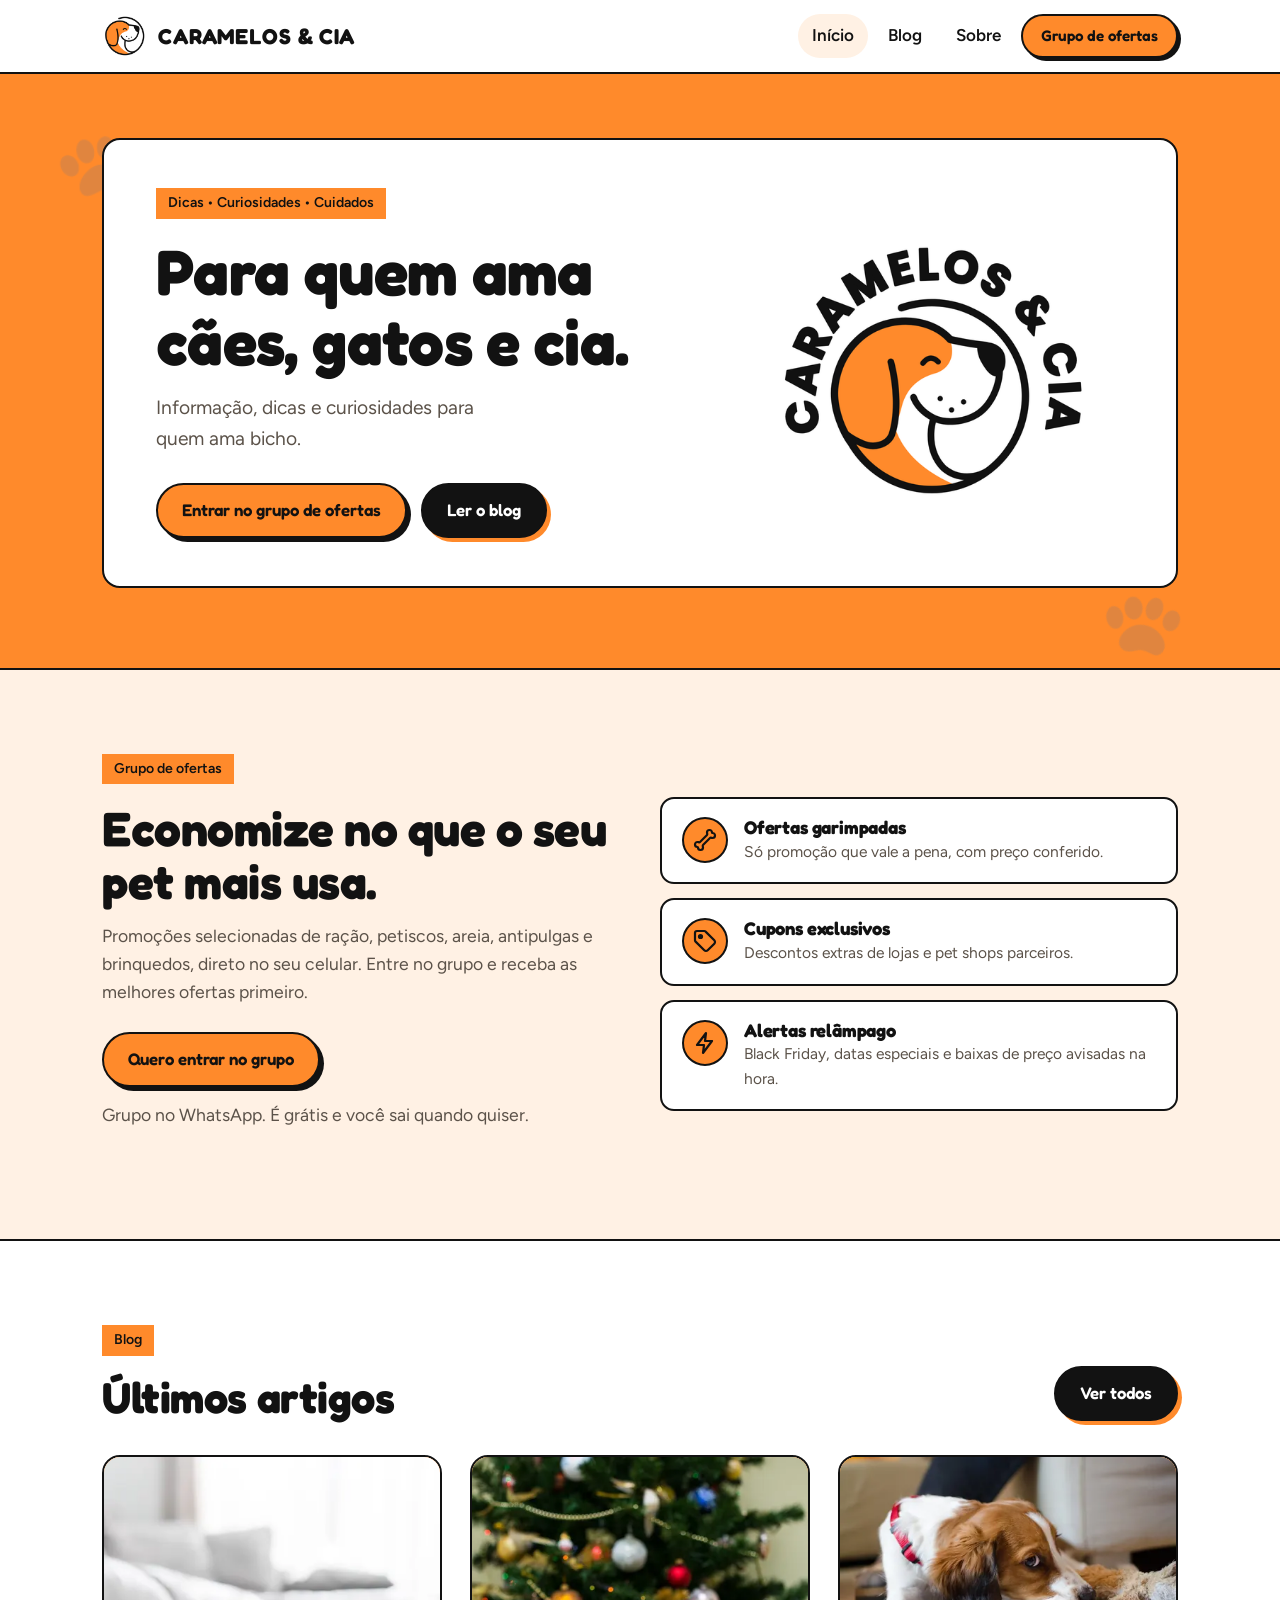
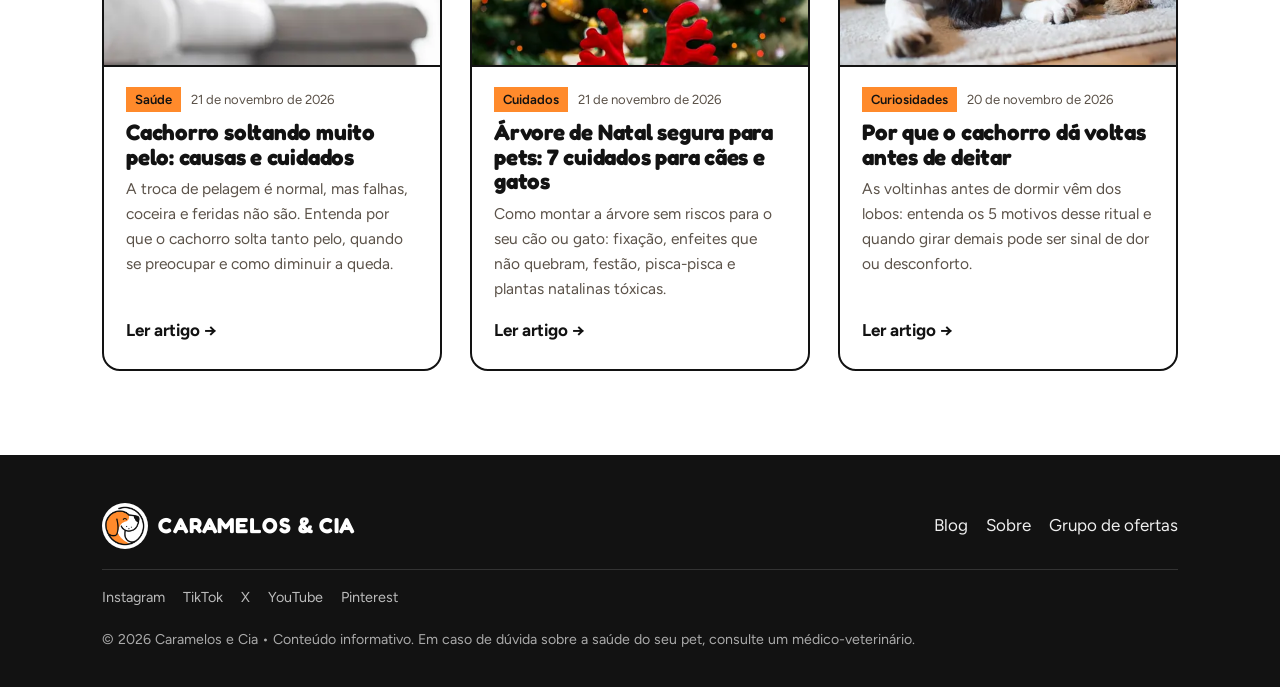
==== commit 9d38c11e: "Capas com crédito da imagem (árvore de Natal e pelo) e fotos dos produtos Co-Authored-By: Claude Opu" ====
--- a/index.html
+++ b/index.html
@@ -20,7 +20,7 @@
 <link rel="preconnect" href="https://fonts.gstatic.com" crossorigin>
 <link rel="preload" as="style" href="https://fonts.googleapis.com/css2?family=Fredoka:wght@500;600;700&family=Figtree:wght@400;500;600;700&display=swap" onload="this.onload=null;this.rel='stylesheet'">
 <noscript><link rel="stylesheet" href="https://fonts.googleapis.com/css2?family=Fredoka:wght@500;600;700&family=Figtree:wght@400;500;600;700&display=swap"></noscript>
-<style>:root{--laranja:#FF8A2B;--laranja-esc:#E8701A;--laranja-claro:#FFF1E4;--preto:#121212;--cinza:#5b5249;--branco:#fff;--borda:2.5px solid var(--preto);--raio:18px}*{box-sizing:border-box;margin:0;padding:0}html{scroll-behavior:smooth}body{font-family:"Figtree",system-ui,sans-serif;color:var(--preto);background:var(--branco);line-height:1.6;font-size:17px}img{max-width:100%;display:block;height:auto}a{color:inherit}h1,h2,h3,.fred{font-family:"Fredoka",sans-serif;font-weight:700;line-height:1.1;letter-spacing:-.01em}.wrap{max-width:1120px;margin:0 auto;padding:0 22px}/* header */header{position:sticky;top:0;z-index:20;background:rgba(255,255,255,.94);backdrop-filter:blur(8px);border-bottom:var(--borda)}.nav{display:flex;align-items:center;justify-content:space-between;height:72px;gap:16px}.marca{display:flex;align-items:center;gap:10px;text-decoration:none}.marca img{width:46px;height:46px}.marca span{font-family:"Fredoka";font-weight:700;font-size:1.35rem;text-transform:uppercase;letter-spacing:.04em}.menu{display:flex;align-items:center;gap:6px}.menu a{text-decoration:none;font-weight:600;padding:8px 14px;border-radius:999px}.menu a.ativo{background:var(--laranja-claro)}.menu a:hover{background:var(--laranja-claro)}.btn{display:inline-flex;align-items:center;gap:10px;font-family:"Fredoka";font-weight:600;font-size:1.05rem;text-decoration:none;background:var(--laranja);color:var(--preto);border:var(--borda);border-radius:999px;padding:12px 24px;box-shadow:4px 4px 0 var(--preto);transition:transform .12s,box-shadow .12s;cursor:pointer}.btn:hover{transform:translate(-2px,-2px);box-shadow:6px 6px 0 var(--preto)}.btn:active{transform:translate(2px,2px);box-shadow:2px 2px 0 var(--preto)}.btn.preto{background:var(--preto);color:var(--branco);box-shadow:4px 4px 0 var(--laranja)}.btn.desab{background:#eee;color:#777;box-shadow:none;cursor:default;transform:none}.menu .btn{padding:8px 18px;font-size:.95rem;box-shadow:3px 3px 0 var(--preto);white-space:nowrap}.menu .txt-curto{display:none}/* hero */.hero{background:var(--laranja);padding:64px 0 80px;position:relative;overflow:hidden}.hero .pata{position:absolute;opacity:.13;font-size:120px}.hero-card{background:var(--branco);border:var(--borda);border-radius:var(--raio);display:grid;grid-template-columns:1.25fr .9fr;gap:24px;align-items:center;padding:48px 52px;position:relative}.hero h1{font-size:clamp(2.4rem,5.2vw,4rem);margin-bottom:16px}.hero p.lead{font-size:1.2rem;color:var(--cinza);max-width:30ch;margin-bottom:28px}.tag{display:inline-block;background:var(--laranja);font-weight:600;font-size:.88rem;padding:4px 12px;margin-bottom:18px}.hero-logo{width:100%;max-width:340px;justify-self:center;animation:balanca 5s ease-in-out infinite}@keyframes balanca{50%{transform:rotate(-4deg) translateY(-6px)}}.acoes{display:flex;gap:14px;flex-wrap:wrap}/* ofertas */section.bloco{padding:84px 0}.titulo-sec{display:flex;align-items:end;justify-content:space-between;gap:20px;margin-bottom:34px;flex-wrap:wrap}.titulo-sec h2{font-size:clamp(1.9rem,3.6vw,2.7rem)}.titulo-sec p{color:var(--cinza);max-width:46ch}.ofertas{background:var(--laranja-claro);border-top:var(--borda);border-bottom:var(--borda)}.ofertas-grid{display:grid;grid-template-columns:1fr 1fr;gap:40px;align-items:center}.beneficios{display:grid;gap:14px}.ben{display:flex;gap:16px;align-items:flex-start;background:var(--branco);border:var(--borda);border-radius:14px;padding:18px 20px}.ben .ico{flex:none;width:46px;height:46px;border-radius:50%;background:var(--laranja);border:var(--borda);display:grid;place-items:center;font-size:1.3rem}.ben h3{font-size:1.15rem;margin-bottom:2px}.ben p{color:var(--cinza);font-size:.97rem}.ofertas-cta h2{font-size:clamp(2rem,4vw,3rem);margin-bottom:14px}.ofertas-cta p{color:var(--cinza);margin-bottom:26px;font-size:1.1rem}.nota{font-size:.88rem;color:var(--cinza);margin-top:14px}/* cards blog */.grid-posts{display:grid;grid-template-columns:repeat(auto-fill,minmax(300px,1fr));gap:28px}.card{background:var(--branco);border:var(--borda);border-radius:var(--raio);overflow:hidden;text-decoration:none;display:flex;flex-direction:column;transition:transform .15s,box-shadow .15s}.card:hover{transform:translate(-3px,-3px);box-shadow:6px 6px 0 var(--laranja)}.card .capa{aspect-ratio:16/10;background:var(--laranja);border-bottom:var(--borda);overflow:hidden;display:grid;place-items:center}.card .capa img{width:100%;height:100%;object-fit:cover;object-position:center 45%}.card .capa .sem{width:42%;opacity:.95}.card .corpo{padding:20px 22px 24px;display:flex;flex-direction:column;gap:8px;flex:1}.card .meta{font-size:.82rem;color:var(--cinza);display:flex;gap:10px;align-items:center}.card .cat{background:var(--laranja);color:var(--preto);font-weight:600;padding:2px 9px}.card h3{font-size:1.4rem}.card p{color:var(--cinza);font-size:.97rem}.card .leia{margin-top:auto;font-weight:700;padding-top:8px}.vazio{border:2.5px dashed var(--preto);border-radius:var(--raio);padding:40px;text-align:center;color:var(--cinza)}/* filtros */.filtros{display:flex;gap:8px;flex-wrap:wrap;margin-bottom:28px}.filtros button{font:600 .92rem "Figtree";border:var(--borda);background:var(--branco);border-radius:999px;padding:6px 16px;cursor:pointer}.filtros button.on{background:var(--laranja)}.busca{font:500 1rem "Figtree";border:var(--borda);border-radius:999px;padding:10px 18px;width:min(340px,100%)}/* artigo */.artigo{max-width:760px;margin:0 auto;padding:56px 22px 90px}.voltar{display:inline-block;font-weight:600;text-decoration:none;margin-bottom:26px}.voltar:hover{text-decoration:underline}.artigo h1{font-size:clamp(2.2rem,5vw,3.4rem);margin:14px 0 14px}.artigo .sub{font-size:1.22rem;color:var(--cinza);margin-bottom:28px}.artigo .capa-art{border:var(--borda);border-radius:var(--raio);overflow:hidden;margin-bottom:36px;max-height:520px}.artigo .capa-art img{width:100%;height:100%;object-fit:cover;object-position:center 45%}.texto p{margin-bottom:1.15em}.texto h2{font-size:1.75rem;margin:1.6em 0 .6em}.texto h3{font-size:1.3rem;margin:1.4em 0 .5em}.texto ul,.texto ol{margin:0 0 1.2em 1.3em}.texto li{margin-bottom:.5em}.texto li::marker{color:var(--laranja-esc)}.texto blockquote{border-left:6px solid var(--laranja);background:var(--laranja-claro);padding:14px 20px;margin:0 0 1.2em;border-radius:0 12px 12px 0}.texto a{color:var(--laranja-esc);font-weight:600}.cta-art{margin-top:48px;background:var(--laranja);border:var(--borda);border-radius:var(--raio);padding:30px 32px;display:flex;justify-content:space-between;align-items:center;gap:20px;flex-wrap:wrap}.cta-art h3{font-size:1.5rem}.produto{display:flex;gap:18px;align-items:center;border:var(--borda);border-radius:16px;padding:16px;margin:0 0 1.2em;background:#fff;box-shadow:4px 4px 0 var(--laranja)}.produto .pimg{flex:none;width:110px;height:110px;border-radius:12px;border:2px solid #eee;background:var(--laranja-claro);display:grid;place-items:center;overflow:hidden}.produto .pimg img{width:100%;height:100%;object-fit:contain;background:#fff}.produto .pimg svg{width:44px;height:44px}.produto .pinfo{flex:1;min-width:0}.produto .pinfo strong{display:block;font-family:"Fredoka";font-size:1.15rem;line-height:1.2;margin-bottom:4px}.produto .pinfo span{display:block;color:var(--cinza);font-size:.95rem;line-height:1.45}.produto .preco{font-weight:700;color:var(--preto)!important;margin-top:4px}.produto .btn{padding:10px 18px;font-size:.95rem;white-space:nowrap;text-decoration:none;color:var(--preto)}.aviso-afiliado{font-size:.88rem;color:var(--cinza);background:#f6f6f6;border-radius:12px;padding:12px 16px;margin-bottom:28px}@media (max-width:600px){.produto{flex-wrap:wrap}.produto .pimg{width:84px;height:84px}.produto .btn{width:100%;justify-content:center}}footer{background:var(--preto);color:#eee;padding:48px 0 36px}.rodape{display:flex;justify-content:space-between;align-items:center;gap:20px;flex-wrap:wrap}.rodape .marca span{color:#fff}.rodape .marca img{background:#fff;border-radius:50%}.rodape small{color:#aaa}.redes{width:100%;display:flex;flex-wrap:wrap;gap:6px 18px;font-size:.9rem;padding-top:16px;border-top:1px solid #333}.redes a{color:#bbb;text-decoration:none}.redes a:hover{color:var(--laranja)}@media (max-width:820px){body{font-size:16px}.hero{padding:36px 0 52px}.hero-card{grid-template-columns:1fr;padding:30px 24px;text-align:left}.hero-logo{max-width:200px;grid-row:1}.ofertas-grid{grid-template-columns:1fr}.menu a:not(.btn){padding:8px 10px}.marca span{display:none}section.bloco{padding:56px 0}}@media (max-width:520px){.nav{gap:8px}.menu{gap:2px}.menu a:not(.btn){padding:6px 8px;font-size:.95rem}.menu .btn{padding:7px 14px;font-size:.9rem}.menu .txt-longo{display:none}.menu .txt-curto{display:inline}}@media (prefers-reduced-motion:reduce){*{animation:none!important;transition:none!important}}.meta-art{color:var(--cinza);font-size:.9rem;margin:-14px 0 26px}.fontes,.leia-tambem{margin-top:40px;border-top:2px solid #eee;padding-top:22px}.fontes h2,.leia-tambem h2{font-size:1.35rem;margin-bottom:12px}.fontes ul,.leia-tambem ul{margin-left:1.2em}.fontes li,.leia-tambem li{margin-bottom:.5em}.fontes a{color:var(--cinza);font-size:.95rem}.leia-tambem a{color:var(--laranja-esc);font-weight:600}.card .capa img.sem{width:38%;height:auto;object-fit:contain;background:none}.meta-art a{color:inherit;font-weight:600}.autor-box{display:flex;gap:20px;align-items:flex-start;margin-top:44px;border:var(--borda);border-radius:var(--raio);padding:22px 24px;background:var(--laranja-claro)}.autor-box img{flex:none;width:96px;height:96px;border-radius:50%;border:var(--borda);object-fit:cover;background:#fff}.autor-rotulo{font-size:.8rem;font-weight:700;text-transform:uppercase;letter-spacing:.06em;color:var(--laranja-esc)}.autor-box h2{font-size:1.35rem;margin:2px 0 6px}.autor-box h2 a{text-decoration:none}.autor-box p{color:var(--cinza);font-size:.97rem;line-height:1.5}.autor-links{margin-top:8px}.autor-links a{color:var(--laranja-esc);font-weight:600}.autor-topo{display:flex;gap:32px;align-items:center}.autor-topo img{width:160px;height:160px;border-radius:50%;border:var(--borda);box-shadow:6px 6px 0 var(--laranja);object-fit:cover;flex:none}.autor-topo h1{font-size:clamp(2rem,4vw,2.8rem);margin:6px 0 10px}.autor-topo .lead{color:var(--cinza);font-size:1.1rem;max-width:62ch}@media (max-width:600px){.autor-box{flex-direction:column}.autor-topo{flex-direction:column;align-items:flex-start;gap:18px}}.autor-box img,.autor-topo img{filter:grayscale(100%)}</style>
+<style>:root{--laranja:#FF8A2B;--laranja-esc:#E8701A;--laranja-claro:#FFF1E4;--preto:#121212;--cinza:#5b5249;--branco:#fff;--borda:2.5px solid var(--preto);--raio:18px}*{box-sizing:border-box;margin:0;padding:0}html{scroll-behavior:smooth}body{font-family:"Figtree",system-ui,sans-serif;color:var(--preto);background:var(--branco);line-height:1.6;font-size:17px}img{max-width:100%;display:block;height:auto}a{color:inherit}h1,h2,h3,.fred{font-family:"Fredoka",sans-serif;font-weight:700;line-height:1.1;letter-spacing:-.01em}.wrap{max-width:1120px;margin:0 auto;padding:0 22px}/* header */header{position:sticky;top:0;z-index:20;background:rgba(255,255,255,.94);backdrop-filter:blur(8px);border-bottom:var(--borda)}.nav{display:flex;align-items:center;justify-content:space-between;height:72px;gap:16px}.marca{display:flex;align-items:center;gap:10px;text-decoration:none}.marca img{width:46px;height:46px}.marca span{font-family:"Fredoka";font-weight:700;font-size:1.35rem;text-transform:uppercase;letter-spacing:.04em}.menu{display:flex;align-items:center;gap:6px}.menu a{text-decoration:none;font-weight:600;padding:8px 14px;border-radius:999px}.menu a.ativo{background:var(--laranja-claro)}.menu a:hover{background:var(--laranja-claro)}.btn{display:inline-flex;align-items:center;gap:10px;font-family:"Fredoka";font-weight:600;font-size:1.05rem;text-decoration:none;background:var(--laranja);color:var(--preto);border:var(--borda);border-radius:999px;padding:12px 24px;box-shadow:4px 4px 0 var(--preto);transition:transform .12s,box-shadow .12s;cursor:pointer}.btn:hover{transform:translate(-2px,-2px);box-shadow:6px 6px 0 var(--preto)}.btn:active{transform:translate(2px,2px);box-shadow:2px 2px 0 var(--preto)}.btn.preto{background:var(--preto);color:var(--branco);box-shadow:4px 4px 0 var(--laranja)}.btn.desab{background:#eee;color:#777;box-shadow:none;cursor:default;transform:none}.menu .btn{padding:8px 18px;font-size:.95rem;box-shadow:3px 3px 0 var(--preto);white-space:nowrap}.menu .txt-curto{display:none}/* hero */.hero{background:var(--laranja);padding:64px 0 80px;position:relative;overflow:hidden}.hero .pata{position:absolute;opacity:.13;font-size:120px}.hero-card{background:var(--branco);border:var(--borda);border-radius:var(--raio);display:grid;grid-template-columns:1.25fr .9fr;gap:24px;align-items:center;padding:48px 52px;position:relative}.hero h1{font-size:clamp(2.4rem,5.2vw,4rem);margin-bottom:16px}.hero p.lead{font-size:1.2rem;color:var(--cinza);max-width:30ch;margin-bottom:28px}.tag{display:inline-block;background:var(--laranja);font-weight:600;font-size:.88rem;padding:4px 12px;margin-bottom:18px}.hero-logo{width:100%;max-width:340px;justify-self:center;animation:balanca 5s ease-in-out infinite}@keyframes balanca{50%{transform:rotate(-4deg) translateY(-6px)}}.acoes{display:flex;gap:14px;flex-wrap:wrap}/* ofertas */section.bloco{padding:84px 0}.titulo-sec{display:flex;align-items:end;justify-content:space-between;gap:20px;margin-bottom:34px;flex-wrap:wrap}.titulo-sec h2{font-size:clamp(1.9rem,3.6vw,2.7rem)}.titulo-sec p{color:var(--cinza);max-width:46ch}.ofertas{background:var(--laranja-claro);border-top:var(--borda);border-bottom:var(--borda)}.ofertas-grid{display:grid;grid-template-columns:1fr 1fr;gap:40px;align-items:center}.beneficios{display:grid;gap:14px}.ben{display:flex;gap:16px;align-items:flex-start;background:var(--branco);border:var(--borda);border-radius:14px;padding:18px 20px}.ben .ico{flex:none;width:46px;height:46px;border-radius:50%;background:var(--laranja);border:var(--borda);display:grid;place-items:center;font-size:1.3rem}.ben h3{font-size:1.15rem;margin-bottom:2px}.ben p{color:var(--cinza);font-size:.97rem}.ofertas-cta h2{font-size:clamp(2rem,4vw,3rem);margin-bottom:14px}.ofertas-cta p{color:var(--cinza);margin-bottom:26px;font-size:1.1rem}.nota{font-size:.88rem;color:var(--cinza);margin-top:14px}/* cards blog */.grid-posts{display:grid;grid-template-columns:repeat(auto-fill,minmax(300px,1fr));gap:28px}.card{background:var(--branco);border:var(--borda);border-radius:var(--raio);overflow:hidden;text-decoration:none;display:flex;flex-direction:column;transition:transform .15s,box-shadow .15s}.card:hover{transform:translate(-3px,-3px);box-shadow:6px 6px 0 var(--laranja)}.card .capa{aspect-ratio:16/10;background:var(--laranja);border-bottom:var(--borda);overflow:hidden;display:grid;place-items:center}.card .capa img{width:100%;height:100%;object-fit:cover;object-position:center 45%}.card .capa .sem{width:42%;opacity:.95}.card .corpo{padding:20px 22px 24px;display:flex;flex-direction:column;gap:8px;flex:1}.card .meta{font-size:.82rem;color:var(--cinza);display:flex;gap:10px;align-items:center}.card .cat{background:var(--laranja);color:var(--preto);font-weight:600;padding:2px 9px}.card h3{font-size:1.4rem}.card p{color:var(--cinza);font-size:.97rem}.card .leia{margin-top:auto;font-weight:700;padding-top:8px}.vazio{border:2.5px dashed var(--preto);border-radius:var(--raio);padding:40px;text-align:center;color:var(--cinza)}/* filtros */.filtros{display:flex;gap:8px;flex-wrap:wrap;margin-bottom:28px}.filtros button{font:600 .92rem "Figtree";border:var(--borda);background:var(--branco);border-radius:999px;padding:6px 16px;cursor:pointer}.filtros button.on{background:var(--laranja)}.busca{font:500 1rem "Figtree";border:var(--borda);border-radius:999px;padding:10px 18px;width:min(340px,100%)}/* artigo */.artigo{max-width:760px;margin:0 auto;padding:56px 22px 90px}.voltar{display:inline-block;font-weight:600;text-decoration:none;margin-bottom:26px}.voltar:hover{text-decoration:underline}.artigo h1{font-size:clamp(2.2rem,5vw,3.4rem);margin:14px 0 14px}.artigo .sub{font-size:1.22rem;color:var(--cinza);margin-bottom:28px}.artigo .capa-art{border:var(--borda);border-radius:var(--raio);overflow:hidden;margin-bottom:36px;max-height:520px}.artigo .capa-art img{width:100%;height:100%;object-fit:cover;object-position:center 45%}.texto p{margin-bottom:1.15em}.texto h2{font-size:1.75rem;margin:1.6em 0 .6em}.texto h3{font-size:1.3rem;margin:1.4em 0 .5em}.texto ul,.texto ol{margin:0 0 1.2em 1.3em}.texto li{margin-bottom:.5em}.texto li::marker{color:var(--laranja-esc)}.texto blockquote{border-left:6px solid var(--laranja);background:var(--laranja-claro);padding:14px 20px;margin:0 0 1.2em;border-radius:0 12px 12px 0}.texto a{color:var(--laranja-esc);font-weight:600}.cta-art{margin-top:48px;background:var(--laranja);border:var(--borda);border-radius:var(--raio);padding:30px 32px;display:flex;justify-content:space-between;align-items:center;gap:20px;flex-wrap:wrap}.cta-art h3{font-size:1.5rem}.produto{display:flex;gap:18px;align-items:center;border:var(--borda);border-radius:16px;padding:16px;margin:0 0 1.2em;background:#fff;box-shadow:4px 4px 0 var(--laranja)}.produto .pimg{flex:none;width:110px;height:110px;border-radius:12px;border:2px solid #eee;background:var(--laranja-claro);display:grid;place-items:center;overflow:hidden}.produto .pimg img{width:100%;height:100%;object-fit:contain;background:#fff}.produto .pimg svg{width:44px;height:44px}.produto .pinfo{flex:1;min-width:0}.produto .pinfo strong{display:block;font-family:"Fredoka";font-size:1.15rem;line-height:1.2;margin-bottom:4px}.produto .pinfo span{display:block;color:var(--cinza);font-size:.95rem;line-height:1.45}.produto .preco{font-weight:700;color:var(--preto)!important;margin-top:4px}.produto .btn{padding:10px 18px;font-size:.95rem;white-space:nowrap;text-decoration:none;color:var(--preto)}.aviso-afiliado{font-size:.88rem;color:var(--cinza);background:#f6f6f6;border-radius:12px;padding:12px 16px;margin-bottom:28px}@media (max-width:600px){.produto{flex-wrap:wrap}.produto .pimg{width:84px;height:84px}.produto .btn{width:100%;justify-content:center}}footer{background:var(--preto);color:#eee;padding:48px 0 36px}.rodape{display:flex;justify-content:space-between;align-items:center;gap:20px;flex-wrap:wrap}.rodape .marca span{color:#fff}.rodape .marca img{background:#fff;border-radius:50%}.rodape small{color:#aaa}.redes{width:100%;display:flex;flex-wrap:wrap;gap:6px 18px;font-size:.9rem;padding-top:16px;border-top:1px solid #333}.redes a{color:#bbb;text-decoration:none}.redes a:hover{color:var(--laranja)}@media (max-width:820px){body{font-size:16px}.hero{padding:36px 0 52px}.hero-card{grid-template-columns:1fr;padding:30px 24px;text-align:left}.hero-logo{max-width:200px;grid-row:1}.ofertas-grid{grid-template-columns:1fr}.menu a:not(.btn){padding:8px 10px}.marca span{display:none}section.bloco{padding:56px 0}}@media (max-width:520px){.nav{gap:8px}.menu{gap:2px}.menu a:not(.btn){padding:6px 8px;font-size:.95rem}.menu .btn{padding:7px 14px;font-size:.9rem}.menu .txt-longo{display:none}.menu .txt-curto{display:inline}}@media (prefers-reduced-motion:reduce){*{animation:none!important;transition:none!important}}.meta-art{color:var(--cinza);font-size:.9rem;margin:-14px 0 26px}.fontes,.leia-tambem{margin-top:40px;border-top:2px solid #eee;padding-top:22px}.fontes h2,.leia-tambem h2{font-size:1.35rem;margin-bottom:12px}.fontes ul,.leia-tambem ul{margin-left:1.2em}.fontes li,.leia-tambem li{margin-bottom:.5em}.fontes a{color:var(--cinza);font-size:.95rem}.leia-tambem a{color:var(--laranja-esc);font-weight:600}.card .capa img.sem{width:38%;height:auto;object-fit:contain;background:none}.meta-art a{color:inherit;font-weight:600}.autor-box{display:flex;gap:20px;align-items:flex-start;margin-top:44px;border:var(--borda);border-radius:var(--raio);padding:22px 24px;background:var(--laranja-claro)}.autor-box img{flex:none;width:96px;height:96px;border-radius:50%;border:var(--borda);object-fit:cover;background:#fff}.autor-rotulo{font-size:.8rem;font-weight:700;text-transform:uppercase;letter-spacing:.06em;color:var(--laranja-esc)}.autor-box h2{font-size:1.35rem;margin:2px 0 6px}.autor-box h2 a{text-decoration:none}.autor-box p{color:var(--cinza);font-size:.97rem;line-height:1.5}.autor-links{margin-top:8px}.autor-links a{color:var(--laranja-esc);font-weight:600}.autor-topo{display:flex;gap:32px;align-items:center}.autor-topo img{width:160px;height:160px;border-radius:50%;border:var(--borda);box-shadow:6px 6px 0 var(--laranja);object-fit:cover;flex:none}.autor-topo h1{font-size:clamp(2rem,4vw,2.8rem);margin:6px 0 10px}.autor-topo .lead{color:var(--cinza);font-size:1.1rem;max-width:62ch}@media (max-width:600px){.autor-box{flex-direction:column}.autor-topo{flex-direction:column;align-items:flex-start;gap:18px}}.autor-box img,.autor-topo img{filter:grayscale(100%)}.credito-capa{font-size:.8rem;color:var(--cinza);margin:-28px 0 30px;text-align:right}.credito-capa a{color:inherit}</style>
 
 </head>
 <body>
@@ -142,10 +142,10 @@
 
 mesmo com tudo em dia, algum pelo sempre vai aparecer. aspire a casa com frequência, lave as caminhas e cobertores do pet toda semana e tenha à mão um removedor de pelos para o sofá e as roupas. se o seu cachorro dorme na sua cama, confira também as dicas do artigo [cachorro que dorme em cima do dono](/blog/cachorro-dorme-em-cima-do-dono/).
 
-@produto escova removedora de pelos para roupas e sofá | tira os pelos de tecidos com poucas passadas e é fácil de limpar. útil para manter o sofá e as roupas em ordem. | https://s.shopee.com.br/4ll7onpqqr
+@produto escova removedora de pelos para roupas e sofá | tira os pelos de tecidos com poucas passadas e é fácil de limpar. útil para manter o sofá e as roupas em ordem. | https://s.shopee.com.br/4ll7onpqqr | img/prod-escova-removedora-pelos.jpg
 
 soltar pelo é parte de ter um cachorro. com escovação, cuidado e atenção aos sinais, a pelagem dele fica bonita e a sua casa bem mais limpinha! 🐶✨">
-  <div class="capa"><img class="sem" src="/img/icone.png" alt="" width="160" height="160" loading="lazy"></div>
+  <div class="capa"><img src="/img/capa-cachorro-soltando-pelo.jpg" alt="Cachorro branco de pelo longo sendo escovado na sala" width="933" height="1400" srcset="/img/r/capa-cachorro-soltando-pelo-480.webp 480w, /img/r/capa-cachorro-soltando-pelo-800.webp 800w, /img/capa-cachorro-soltando-pelo.jpg 933w" sizes="(max-width: 700px) calc(100vw - 44px), 360px" loading="lazy" decoding="async"></div>
   <div class="corpo">
     <div class="meta"><span class="cat">Saúde</span><span>21 de novembro de 2026</span></div>
     <h3>Cachorro soltando muito pelo: causas e cuidados</h3>
@@ -207,10 +207,10 @@
 - árvore de parede, feita com luzes ou fitas presas no alto
 - almofadas, mantas e capas temáticas, que deixam a casa no clima sem nenhum perigo
 
-@produto kit 4 capas de almofada de natal (45 x 45 cm) | um jeito simples e seguro de decorar a sala para o natal, sem nada que quebre ou possa ser engolido. | https://s.shopee.com.br/60tlo2sc5r
+@produto kit 4 capas de almofada de natal (45 x 45 cm) | um jeito simples e seguro de decorar a sala para o natal, sem nada que quebre ou possa ser engolido. | https://s.shopee.com.br/60tlo2sc5r | img/prod-capas-almofada-natal.jpg
 
 com esses cuidados, o seu pet pode curtir as festas com a família, e você fica tranquila. se o seu cachorro tem medo de barulho, já comece a se preparar para os fogos de fim de ano. e não esqueça: muitas comidas da ceia também fazem mal aos pets. boas festas! 🎄🐾">
-  <div class="capa"><img class="sem" src="/img/icone.png" alt="" width="160" height="160" loading="lazy"></div>
+  <div class="capa"><img src="/img/capa-arvore-natal-pet.jpg" alt="Pug com tiara de chifres de rena vermelha em frente a uma árvore de Natal" width="933" height="1400" srcset="/img/r/capa-arvore-natal-pet-480.webp 480w, /img/r/capa-arvore-natal-pet-800.webp 800w, /img/capa-arvore-natal-pet.jpg 933w" sizes="(max-width: 700px) calc(100vw - 44px), 360px" loading="lazy" decoding="async"></div>
   <div class="corpo">
     <div class="meta"><span class="cat">Cuidados</span><span>21 de novembro de 2026</span></div>
     <h3>Árvore de Natal segura para pets: 7 cuidados para cães e gatos</h3>
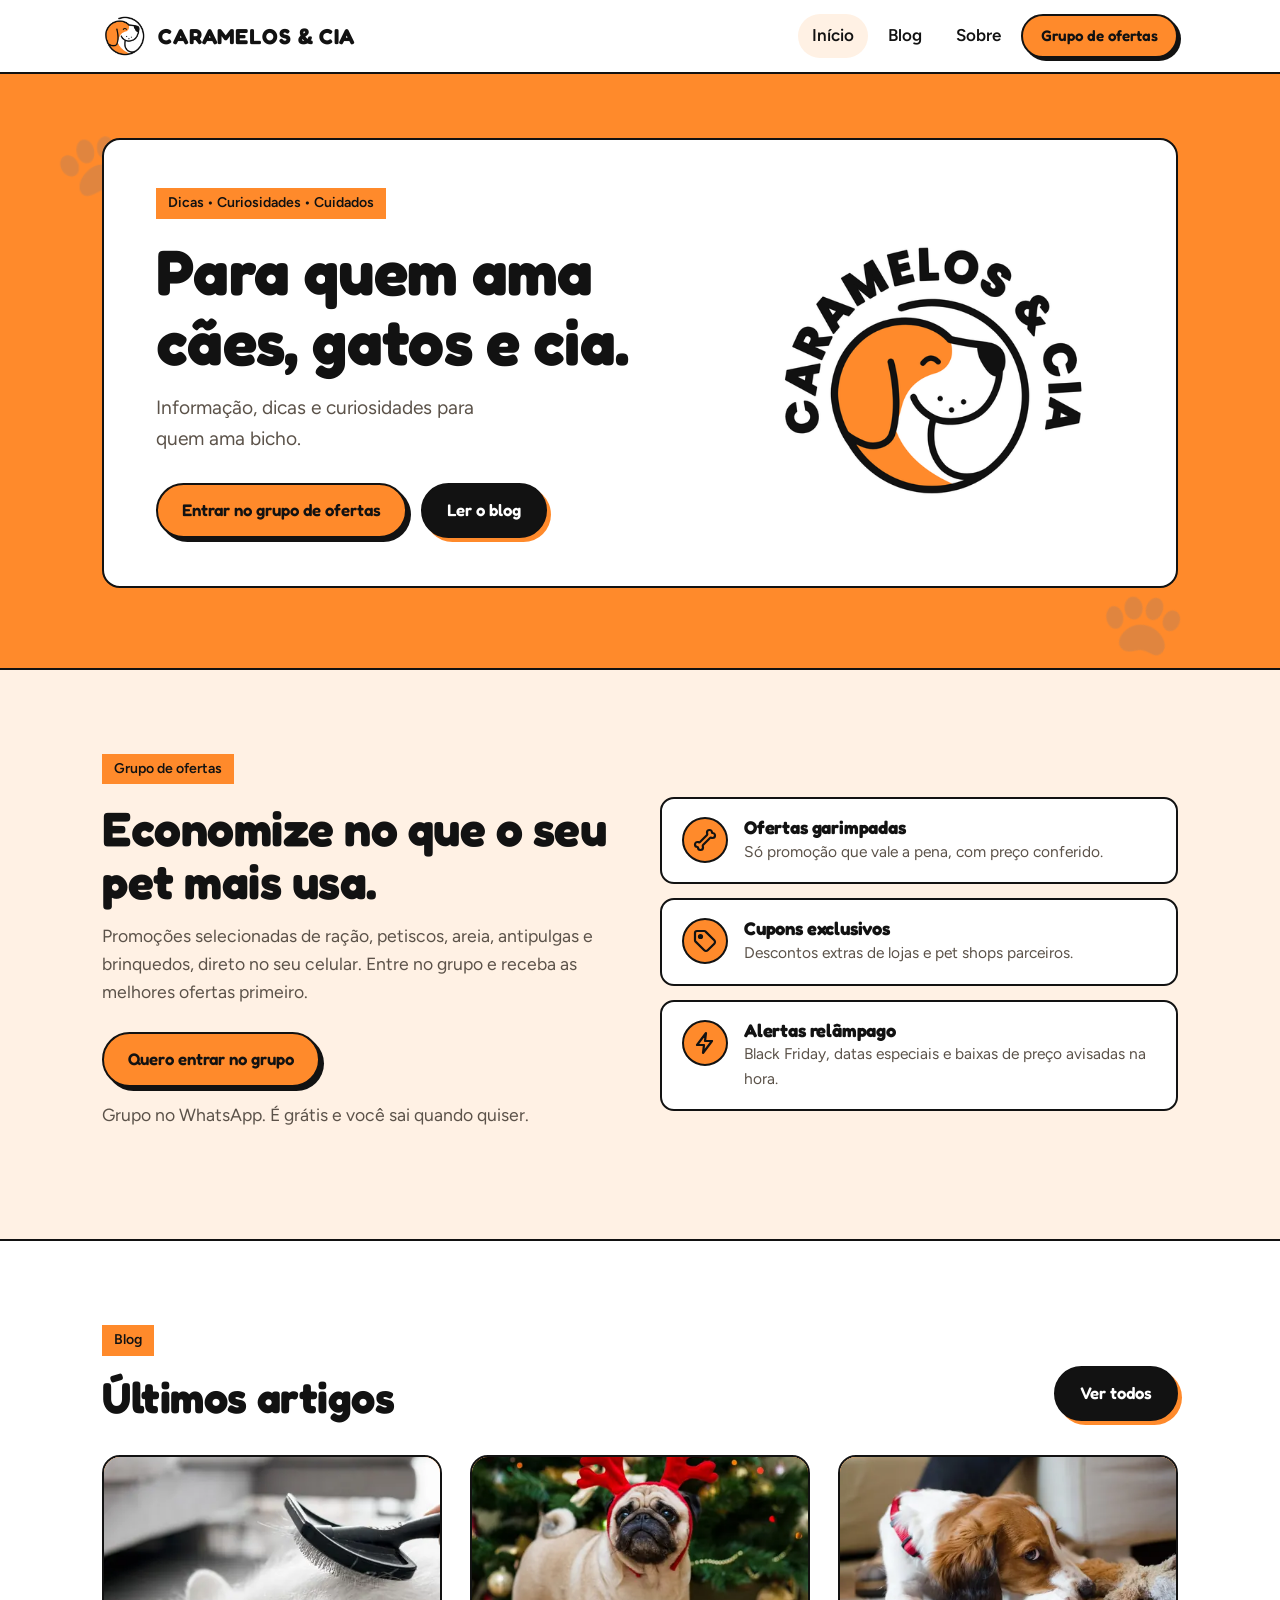
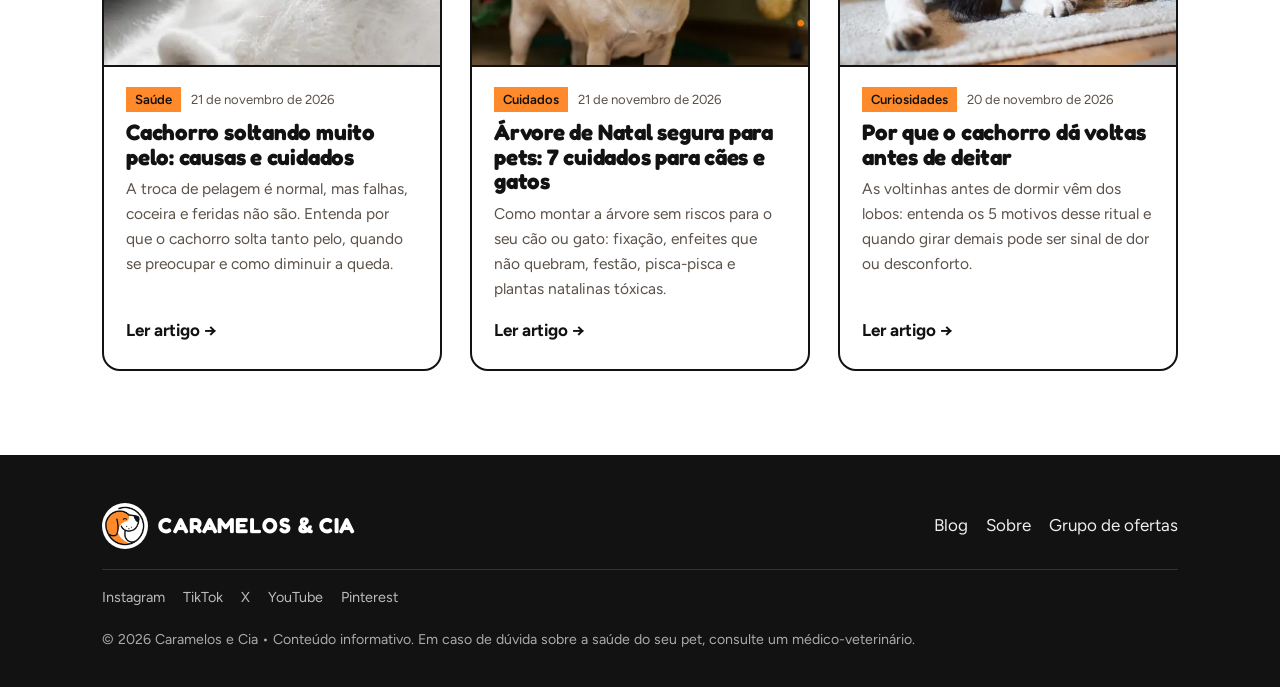
==== commit 5d129b23: "Capas: enquadramento ajustável e corte correto de fotos verticais nos cards Co-Authored-By: Claude O" ====
--- a/index.html
+++ b/index.html
@@ -20,7 +20,7 @@
 <link rel="preconnect" href="https://fonts.gstatic.com" crossorigin>
 <link rel="preload" as="style" href="https://fonts.googleapis.com/css2?family=Fredoka:wght@500;600;700&family=Figtree:wght@400;500;600;700&display=swap" onload="this.onload=null;this.rel='stylesheet'">
 <noscript><link rel="stylesheet" href="https://fonts.googleapis.com/css2?family=Fredoka:wght@500;600;700&family=Figtree:wght@400;500;600;700&display=swap"></noscript>
-<style>:root{--laranja:#FF8A2B;--laranja-esc:#E8701A;--laranja-claro:#FFF1E4;--preto:#121212;--cinza:#5b5249;--branco:#fff;--borda:2.5px solid var(--preto);--raio:18px}*{box-sizing:border-box;margin:0;padding:0}html{scroll-behavior:smooth}body{font-family:"Figtree",system-ui,sans-serif;color:var(--preto);background:var(--branco);line-height:1.6;font-size:17px}img{max-width:100%;display:block;height:auto}a{color:inherit}h1,h2,h3,.fred{font-family:"Fredoka",sans-serif;font-weight:700;line-height:1.1;letter-spacing:-.01em}.wrap{max-width:1120px;margin:0 auto;padding:0 22px}/* header */header{position:sticky;top:0;z-index:20;background:rgba(255,255,255,.94);backdrop-filter:blur(8px);border-bottom:var(--borda)}.nav{display:flex;align-items:center;justify-content:space-between;height:72px;gap:16px}.marca{display:flex;align-items:center;gap:10px;text-decoration:none}.marca img{width:46px;height:46px}.marca span{font-family:"Fredoka";font-weight:700;font-size:1.35rem;text-transform:uppercase;letter-spacing:.04em}.menu{display:flex;align-items:center;gap:6px}.menu a{text-decoration:none;font-weight:600;padding:8px 14px;border-radius:999px}.menu a.ativo{background:var(--laranja-claro)}.menu a:hover{background:var(--laranja-claro)}.btn{display:inline-flex;align-items:center;gap:10px;font-family:"Fredoka";font-weight:600;font-size:1.05rem;text-decoration:none;background:var(--laranja);color:var(--preto);border:var(--borda);border-radius:999px;padding:12px 24px;box-shadow:4px 4px 0 var(--preto);transition:transform .12s,box-shadow .12s;cursor:pointer}.btn:hover{transform:translate(-2px,-2px);box-shadow:6px 6px 0 var(--preto)}.btn:active{transform:translate(2px,2px);box-shadow:2px 2px 0 var(--preto)}.btn.preto{background:var(--preto);color:var(--branco);box-shadow:4px 4px 0 var(--laranja)}.btn.desab{background:#eee;color:#777;box-shadow:none;cursor:default;transform:none}.menu .btn{padding:8px 18px;font-size:.95rem;box-shadow:3px 3px 0 var(--preto);white-space:nowrap}.menu .txt-curto{display:none}/* hero */.hero{background:var(--laranja);padding:64px 0 80px;position:relative;overflow:hidden}.hero .pata{position:absolute;opacity:.13;font-size:120px}.hero-card{background:var(--branco);border:var(--borda);border-radius:var(--raio);display:grid;grid-template-columns:1.25fr .9fr;gap:24px;align-items:center;padding:48px 52px;position:relative}.hero h1{font-size:clamp(2.4rem,5.2vw,4rem);margin-bottom:16px}.hero p.lead{font-size:1.2rem;color:var(--cinza);max-width:30ch;margin-bottom:28px}.tag{display:inline-block;background:var(--laranja);font-weight:600;font-size:.88rem;padding:4px 12px;margin-bottom:18px}.hero-logo{width:100%;max-width:340px;justify-self:center;animation:balanca 5s ease-in-out infinite}@keyframes balanca{50%{transform:rotate(-4deg) translateY(-6px)}}.acoes{display:flex;gap:14px;flex-wrap:wrap}/* ofertas */section.bloco{padding:84px 0}.titulo-sec{display:flex;align-items:end;justify-content:space-between;gap:20px;margin-bottom:34px;flex-wrap:wrap}.titulo-sec h2{font-size:clamp(1.9rem,3.6vw,2.7rem)}.titulo-sec p{color:var(--cinza);max-width:46ch}.ofertas{background:var(--laranja-claro);border-top:var(--borda);border-bottom:var(--borda)}.ofertas-grid{display:grid;grid-template-columns:1fr 1fr;gap:40px;align-items:center}.beneficios{display:grid;gap:14px}.ben{display:flex;gap:16px;align-items:flex-start;background:var(--branco);border:var(--borda);border-radius:14px;padding:18px 20px}.ben .ico{flex:none;width:46px;height:46px;border-radius:50%;background:var(--laranja);border:var(--borda);display:grid;place-items:center;font-size:1.3rem}.ben h3{font-size:1.15rem;margin-bottom:2px}.ben p{color:var(--cinza);font-size:.97rem}.ofertas-cta h2{font-size:clamp(2rem,4vw,3rem);margin-bottom:14px}.ofertas-cta p{color:var(--cinza);margin-bottom:26px;font-size:1.1rem}.nota{font-size:.88rem;color:var(--cinza);margin-top:14px}/* cards blog */.grid-posts{display:grid;grid-template-columns:repeat(auto-fill,minmax(300px,1fr));gap:28px}.card{background:var(--branco);border:var(--borda);border-radius:var(--raio);overflow:hidden;text-decoration:none;display:flex;flex-direction:column;transition:transform .15s,box-shadow .15s}.card:hover{transform:translate(-3px,-3px);box-shadow:6px 6px 0 var(--laranja)}.card .capa{aspect-ratio:16/10;background:var(--laranja);border-bottom:var(--borda);overflow:hidden;display:grid;place-items:center}.card .capa img{width:100%;height:100%;object-fit:cover;object-position:center 45%}.card .capa .sem{width:42%;opacity:.95}.card .corpo{padding:20px 22px 24px;display:flex;flex-direction:column;gap:8px;flex:1}.card .meta{font-size:.82rem;color:var(--cinza);display:flex;gap:10px;align-items:center}.card .cat{background:var(--laranja);color:var(--preto);font-weight:600;padding:2px 9px}.card h3{font-size:1.4rem}.card p{color:var(--cinza);font-size:.97rem}.card .leia{margin-top:auto;font-weight:700;padding-top:8px}.vazio{border:2.5px dashed var(--preto);border-radius:var(--raio);padding:40px;text-align:center;color:var(--cinza)}/* filtros */.filtros{display:flex;gap:8px;flex-wrap:wrap;margin-bottom:28px}.filtros button{font:600 .92rem "Figtree";border:var(--borda);background:var(--branco);border-radius:999px;padding:6px 16px;cursor:pointer}.filtros button.on{background:var(--laranja)}.busca{font:500 1rem "Figtree";border:var(--borda);border-radius:999px;padding:10px 18px;width:min(340px,100%)}/* artigo */.artigo{max-width:760px;margin:0 auto;padding:56px 22px 90px}.voltar{display:inline-block;font-weight:600;text-decoration:none;margin-bottom:26px}.voltar:hover{text-decoration:underline}.artigo h1{font-size:clamp(2.2rem,5vw,3.4rem);margin:14px 0 14px}.artigo .sub{font-size:1.22rem;color:var(--cinza);margin-bottom:28px}.artigo .capa-art{border:var(--borda);border-radius:var(--raio);overflow:hidden;margin-bottom:36px;max-height:520px}.artigo .capa-art img{width:100%;height:100%;object-fit:cover;object-position:center 45%}.texto p{margin-bottom:1.15em}.texto h2{font-size:1.75rem;margin:1.6em 0 .6em}.texto h3{font-size:1.3rem;margin:1.4em 0 .5em}.texto ul,.texto ol{margin:0 0 1.2em 1.3em}.texto li{margin-bottom:.5em}.texto li::marker{color:var(--laranja-esc)}.texto blockquote{border-left:6px solid var(--laranja);background:var(--laranja-claro);padding:14px 20px;margin:0 0 1.2em;border-radius:0 12px 12px 0}.texto a{color:var(--laranja-esc);font-weight:600}.cta-art{margin-top:48px;background:var(--laranja);border:var(--borda);border-radius:var(--raio);padding:30px 32px;display:flex;justify-content:space-between;align-items:center;gap:20px;flex-wrap:wrap}.cta-art h3{font-size:1.5rem}.produto{display:flex;gap:18px;align-items:center;border:var(--borda);border-radius:16px;padding:16px;margin:0 0 1.2em;background:#fff;box-shadow:4px 4px 0 var(--laranja)}.produto .pimg{flex:none;width:110px;height:110px;border-radius:12px;border:2px solid #eee;background:var(--laranja-claro);display:grid;place-items:center;overflow:hidden}.produto .pimg img{width:100%;height:100%;object-fit:contain;background:#fff}.produto .pimg svg{width:44px;height:44px}.produto .pinfo{flex:1;min-width:0}.produto .pinfo strong{display:block;font-family:"Fredoka";font-size:1.15rem;line-height:1.2;margin-bottom:4px}.produto .pinfo span{display:block;color:var(--cinza);font-size:.95rem;line-height:1.45}.produto .preco{font-weight:700;color:var(--preto)!important;margin-top:4px}.produto .btn{padding:10px 18px;font-size:.95rem;white-space:nowrap;text-decoration:none;color:var(--preto)}.aviso-afiliado{font-size:.88rem;color:var(--cinza);background:#f6f6f6;border-radius:12px;padding:12px 16px;margin-bottom:28px}@media (max-width:600px){.produto{flex-wrap:wrap}.produto .pimg{width:84px;height:84px}.produto .btn{width:100%;justify-content:center}}footer{background:var(--preto);color:#eee;padding:48px 0 36px}.rodape{display:flex;justify-content:space-between;align-items:center;gap:20px;flex-wrap:wrap}.rodape .marca span{color:#fff}.rodape .marca img{background:#fff;border-radius:50%}.rodape small{color:#aaa}.redes{width:100%;display:flex;flex-wrap:wrap;gap:6px 18px;font-size:.9rem;padding-top:16px;border-top:1px solid #333}.redes a{color:#bbb;text-decoration:none}.redes a:hover{color:var(--laranja)}@media (max-width:820px){body{font-size:16px}.hero{padding:36px 0 52px}.hero-card{grid-template-columns:1fr;padding:30px 24px;text-align:left}.hero-logo{max-width:200px;grid-row:1}.ofertas-grid{grid-template-columns:1fr}.menu a:not(.btn){padding:8px 10px}.marca span{display:none}section.bloco{padding:56px 0}}@media (max-width:520px){.nav{gap:8px}.menu{gap:2px}.menu a:not(.btn){padding:6px 8px;font-size:.95rem}.menu .btn{padding:7px 14px;font-size:.9rem}.menu .txt-longo{display:none}.menu .txt-curto{display:inline}}@media (prefers-reduced-motion:reduce){*{animation:none!important;transition:none!important}}.meta-art{color:var(--cinza);font-size:.9rem;margin:-14px 0 26px}.fontes,.leia-tambem{margin-top:40px;border-top:2px solid #eee;padding-top:22px}.fontes h2,.leia-tambem h2{font-size:1.35rem;margin-bottom:12px}.fontes ul,.leia-tambem ul{margin-left:1.2em}.fontes li,.leia-tambem li{margin-bottom:.5em}.fontes a{color:var(--cinza);font-size:.95rem}.leia-tambem a{color:var(--laranja-esc);font-weight:600}.card .capa img.sem{width:38%;height:auto;object-fit:contain;background:none}.meta-art a{color:inherit;font-weight:600}.autor-box{display:flex;gap:20px;align-items:flex-start;margin-top:44px;border:var(--borda);border-radius:var(--raio);padding:22px 24px;background:var(--laranja-claro)}.autor-box img{flex:none;width:96px;height:96px;border-radius:50%;border:var(--borda);object-fit:cover;background:#fff}.autor-rotulo{font-size:.8rem;font-weight:700;text-transform:uppercase;letter-spacing:.06em;color:var(--laranja-esc)}.autor-box h2{font-size:1.35rem;margin:2px 0 6px}.autor-box h2 a{text-decoration:none}.autor-box p{color:var(--cinza);font-size:.97rem;line-height:1.5}.autor-links{margin-top:8px}.autor-links a{color:var(--laranja-esc);font-weight:600}.autor-topo{display:flex;gap:32px;align-items:center}.autor-topo img{width:160px;height:160px;border-radius:50%;border:var(--borda);box-shadow:6px 6px 0 var(--laranja);object-fit:cover;flex:none}.autor-topo h1{font-size:clamp(2rem,4vw,2.8rem);margin:6px 0 10px}.autor-topo .lead{color:var(--cinza);font-size:1.1rem;max-width:62ch}@media (max-width:600px){.autor-box{flex-direction:column}.autor-topo{flex-direction:column;align-items:flex-start;gap:18px}}.autor-box img,.autor-topo img{filter:grayscale(100%)}.credito-capa{font-size:.8rem;color:var(--cinza);margin:-28px 0 30px;text-align:right}.credito-capa a{color:inherit}</style>
+<style>:root{--laranja:#FF8A2B;--laranja-esc:#E8701A;--laranja-claro:#FFF1E4;--preto:#121212;--cinza:#5b5249;--branco:#fff;--borda:2.5px solid var(--preto);--raio:18px}*{box-sizing:border-box;margin:0;padding:0}html{scroll-behavior:smooth}body{font-family:"Figtree",system-ui,sans-serif;color:var(--preto);background:var(--branco);line-height:1.6;font-size:17px}img{max-width:100%;display:block;height:auto}a{color:inherit}h1,h2,h3,.fred{font-family:"Fredoka",sans-serif;font-weight:700;line-height:1.1;letter-spacing:-.01em}.wrap{max-width:1120px;margin:0 auto;padding:0 22px}/* header */header{position:sticky;top:0;z-index:20;background:rgba(255,255,255,.94);backdrop-filter:blur(8px);border-bottom:var(--borda)}.nav{display:flex;align-items:center;justify-content:space-between;height:72px;gap:16px}.marca{display:flex;align-items:center;gap:10px;text-decoration:none}.marca img{width:46px;height:46px}.marca span{font-family:"Fredoka";font-weight:700;font-size:1.35rem;text-transform:uppercase;letter-spacing:.04em}.menu{display:flex;align-items:center;gap:6px}.menu a{text-decoration:none;font-weight:600;padding:8px 14px;border-radius:999px}.menu a.ativo{background:var(--laranja-claro)}.menu a:hover{background:var(--laranja-claro)}.btn{display:inline-flex;align-items:center;gap:10px;font-family:"Fredoka";font-weight:600;font-size:1.05rem;text-decoration:none;background:var(--laranja);color:var(--preto);border:var(--borda);border-radius:999px;padding:12px 24px;box-shadow:4px 4px 0 var(--preto);transition:transform .12s,box-shadow .12s;cursor:pointer}.btn:hover{transform:translate(-2px,-2px);box-shadow:6px 6px 0 var(--preto)}.btn:active{transform:translate(2px,2px);box-shadow:2px 2px 0 var(--preto)}.btn.preto{background:var(--preto);color:var(--branco);box-shadow:4px 4px 0 var(--laranja)}.btn.desab{background:#eee;color:#777;box-shadow:none;cursor:default;transform:none}.menu .btn{padding:8px 18px;font-size:.95rem;box-shadow:3px 3px 0 var(--preto);white-space:nowrap}.menu .txt-curto{display:none}/* hero */.hero{background:var(--laranja);padding:64px 0 80px;position:relative;overflow:hidden}.hero .pata{position:absolute;opacity:.13;font-size:120px}.hero-card{background:var(--branco);border:var(--borda);border-radius:var(--raio);display:grid;grid-template-columns:1.25fr .9fr;gap:24px;align-items:center;padding:48px 52px;position:relative}.hero h1{font-size:clamp(2.4rem,5.2vw,4rem);margin-bottom:16px}.hero p.lead{font-size:1.2rem;color:var(--cinza);max-width:30ch;margin-bottom:28px}.tag{display:inline-block;background:var(--laranja);font-weight:600;font-size:.88rem;padding:4px 12px;margin-bottom:18px}.hero-logo{width:100%;max-width:340px;justify-self:center;animation:balanca 5s ease-in-out infinite}@keyframes balanca{50%{transform:rotate(-4deg) translateY(-6px)}}.acoes{display:flex;gap:14px;flex-wrap:wrap}/* ofertas */section.bloco{padding:84px 0}.titulo-sec{display:flex;align-items:end;justify-content:space-between;gap:20px;margin-bottom:34px;flex-wrap:wrap}.titulo-sec h2{font-size:clamp(1.9rem,3.6vw,2.7rem)}.titulo-sec p{color:var(--cinza);max-width:46ch}.ofertas{background:var(--laranja-claro);border-top:var(--borda);border-bottom:var(--borda)}.ofertas-grid{display:grid;grid-template-columns:1fr 1fr;gap:40px;align-items:center}.beneficios{display:grid;gap:14px}.ben{display:flex;gap:16px;align-items:flex-start;background:var(--branco);border:var(--borda);border-radius:14px;padding:18px 20px}.ben .ico{flex:none;width:46px;height:46px;border-radius:50%;background:var(--laranja);border:var(--borda);display:grid;place-items:center;font-size:1.3rem}.ben h3{font-size:1.15rem;margin-bottom:2px}.ben p{color:var(--cinza);font-size:.97rem}.ofertas-cta h2{font-size:clamp(2rem,4vw,3rem);margin-bottom:14px}.ofertas-cta p{color:var(--cinza);margin-bottom:26px;font-size:1.1rem}.nota{font-size:.88rem;color:var(--cinza);margin-top:14px}/* cards blog */.grid-posts{display:grid;grid-template-columns:repeat(auto-fill,minmax(300px,1fr));gap:28px}.card{background:var(--branco);border:var(--borda);border-radius:var(--raio);overflow:hidden;text-decoration:none;display:flex;flex-direction:column;transition:transform .15s,box-shadow .15s}.card:hover{transform:translate(-3px,-3px);box-shadow:6px 6px 0 var(--laranja)}.card .capa{aspect-ratio:16/10;background:var(--laranja);border-bottom:var(--borda);overflow:hidden;display:grid;place-items:center}.card .capa img{width:100%;height:100%;object-fit:cover;object-position:center 45%}.card .capa .sem{width:42%;opacity:.95}.card .corpo{padding:20px 22px 24px;display:flex;flex-direction:column;gap:8px;flex:1}.card .meta{font-size:.82rem;color:var(--cinza);display:flex;gap:10px;align-items:center}.card .cat{background:var(--laranja);color:var(--preto);font-weight:600;padding:2px 9px}.card h3{font-size:1.4rem}.card p{color:var(--cinza);font-size:.97rem}.card .leia{margin-top:auto;font-weight:700;padding-top:8px}.vazio{border:2.5px dashed var(--preto);border-radius:var(--raio);padding:40px;text-align:center;color:var(--cinza)}/* filtros */.filtros{display:flex;gap:8px;flex-wrap:wrap;margin-bottom:28px}.filtros button{font:600 .92rem "Figtree";border:var(--borda);background:var(--branco);border-radius:999px;padding:6px 16px;cursor:pointer}.filtros button.on{background:var(--laranja)}.busca{font:500 1rem "Figtree";border:var(--borda);border-radius:999px;padding:10px 18px;width:min(340px,100%)}/* artigo */.artigo{max-width:760px;margin:0 auto;padding:56px 22px 90px}.voltar{display:inline-block;font-weight:600;text-decoration:none;margin-bottom:26px}.voltar:hover{text-decoration:underline}.artigo h1{font-size:clamp(2.2rem,5vw,3.4rem);margin:14px 0 14px}.artigo .sub{font-size:1.22rem;color:var(--cinza);margin-bottom:28px}.artigo .capa-art{border:var(--borda);border-radius:var(--raio);overflow:hidden;margin-bottom:36px;max-height:520px}.artigo .capa-art img{width:100%;height:100%;object-fit:cover;object-position:center 45%}.texto p{margin-bottom:1.15em}.texto h2{font-size:1.75rem;margin:1.6em 0 .6em}.texto h3{font-size:1.3rem;margin:1.4em 0 .5em}.texto ul,.texto ol{margin:0 0 1.2em 1.3em}.texto li{margin-bottom:.5em}.texto li::marker{color:var(--laranja-esc)}.texto blockquote{border-left:6px solid var(--laranja);background:var(--laranja-claro);padding:14px 20px;margin:0 0 1.2em;border-radius:0 12px 12px 0}.texto a{color:var(--laranja-esc);font-weight:600}.cta-art{margin-top:48px;background:var(--laranja);border:var(--borda);border-radius:var(--raio);padding:30px 32px;display:flex;justify-content:space-between;align-items:center;gap:20px;flex-wrap:wrap}.cta-art h3{font-size:1.5rem}.produto{display:flex;gap:18px;align-items:center;border:var(--borda);border-radius:16px;padding:16px;margin:0 0 1.2em;background:#fff;box-shadow:4px 4px 0 var(--laranja)}.produto .pimg{flex:none;width:110px;height:110px;border-radius:12px;border:2px solid #eee;background:var(--laranja-claro);display:grid;place-items:center;overflow:hidden}.produto .pimg img{width:100%;height:100%;object-fit:contain;background:#fff}.produto .pimg svg{width:44px;height:44px}.produto .pinfo{flex:1;min-width:0}.produto .pinfo strong{display:block;font-family:"Fredoka";font-size:1.15rem;line-height:1.2;margin-bottom:4px}.produto .pinfo span{display:block;color:var(--cinza);font-size:.95rem;line-height:1.45}.produto .preco{font-weight:700;color:var(--preto)!important;margin-top:4px}.produto .btn{padding:10px 18px;font-size:.95rem;white-space:nowrap;text-decoration:none;color:var(--preto)}.aviso-afiliado{font-size:.88rem;color:var(--cinza);background:#f6f6f6;border-radius:12px;padding:12px 16px;margin-bottom:28px}@media (max-width:600px){.produto{flex-wrap:wrap}.produto .pimg{width:84px;height:84px}.produto .btn{width:100%;justify-content:center}}footer{background:var(--preto);color:#eee;padding:48px 0 36px}.rodape{display:flex;justify-content:space-between;align-items:center;gap:20px;flex-wrap:wrap}.rodape .marca span{color:#fff}.rodape .marca img{background:#fff;border-radius:50%}.rodape small{color:#aaa}.redes{width:100%;display:flex;flex-wrap:wrap;gap:6px 18px;font-size:.9rem;padding-top:16px;border-top:1px solid #333}.redes a{color:#bbb;text-decoration:none}.redes a:hover{color:var(--laranja)}@media (max-width:820px){body{font-size:16px}.hero{padding:36px 0 52px}.hero-card{grid-template-columns:1fr;padding:30px 24px;text-align:left}.hero-logo{max-width:200px;grid-row:1}.ofertas-grid{grid-template-columns:1fr}.menu a:not(.btn){padding:8px 10px}.marca span{display:none}section.bloco{padding:56px 0}}@media (max-width:520px){.nav{gap:8px}.menu{gap:2px}.menu a:not(.btn){padding:6px 8px;font-size:.95rem}.menu .btn{padding:7px 14px;font-size:.9rem}.menu .txt-longo{display:none}.menu .txt-curto{display:inline}}@media (prefers-reduced-motion:reduce){*{animation:none!important;transition:none!important}}.meta-art{color:var(--cinza);font-size:.9rem;margin:-14px 0 26px}.fontes,.leia-tambem{margin-top:40px;border-top:2px solid #eee;padding-top:22px}.fontes h2,.leia-tambem h2{font-size:1.35rem;margin-bottom:12px}.fontes ul,.leia-tambem ul{margin-left:1.2em}.fontes li,.leia-tambem li{margin-bottom:.5em}.fontes a{color:var(--cinza);font-size:.95rem}.leia-tambem a{color:var(--laranja-esc);font-weight:600}.card .capa img.sem{width:38%;height:auto;object-fit:contain;background:none}.meta-art a{color:inherit;font-weight:600}.autor-box{display:flex;gap:20px;align-items:flex-start;margin-top:44px;border:var(--borda);border-radius:var(--raio);padding:22px 24px;background:var(--laranja-claro)}.autor-box img{flex:none;width:96px;height:96px;border-radius:50%;border:var(--borda);object-fit:cover;background:#fff}.autor-rotulo{font-size:.8rem;font-weight:700;text-transform:uppercase;letter-spacing:.06em;color:var(--laranja-esc)}.autor-box h2{font-size:1.35rem;margin:2px 0 6px}.autor-box h2 a{text-decoration:none}.autor-box p{color:var(--cinza);font-size:.97rem;line-height:1.5}.autor-links{margin-top:8px}.autor-links a{color:var(--laranja-esc);font-weight:600}.autor-topo{display:flex;gap:32px;align-items:center}.autor-topo img{width:160px;height:160px;border-radius:50%;border:var(--borda);box-shadow:6px 6px 0 var(--laranja);object-fit:cover;flex:none}.autor-topo h1{font-size:clamp(2rem,4vw,2.8rem);margin:6px 0 10px}.autor-topo .lead{color:var(--cinza);font-size:1.1rem;max-width:62ch}@media (max-width:600px){.autor-box{flex-direction:column}.autor-topo{flex-direction:column;align-items:flex-start;gap:18px}}.autor-box img,.autor-topo img{filter:grayscale(100%)}.credito-capa{font-size:.8rem;color:var(--cinza);margin:-28px 0 30px;text-align:right}.credito-capa a{color:inherit}.artigo .capa-art img{aspect-ratio:16/10;height:auto;object-fit:cover}.card .capa{position:relative}.card .capa img:not(.sem){position:absolute;inset:0;width:100%;height:100%;object-fit:cover}</style>
 
 </head>
 <body>
@@ -145,7 +145,7 @@
 @produto escova removedora de pelos para roupas e sofá | tira os pelos de tecidos com poucas passadas e é fácil de limpar. útil para manter o sofá e as roupas em ordem. | https://s.shopee.com.br/4ll7onpqqr | img/prod-escova-removedora-pelos.jpg
 
 soltar pelo é parte de ter um cachorro. com escovação, cuidado e atenção aos sinais, a pelagem dele fica bonita e a sua casa bem mais limpinha! 🐶✨">
-  <div class="capa"><img src="/img/capa-cachorro-soltando-pelo.jpg" alt="Cachorro branco de pelo longo sendo escovado na sala" width="933" height="1400" srcset="/img/r/capa-cachorro-soltando-pelo-480.webp 480w, /img/r/capa-cachorro-soltando-pelo-800.webp 800w, /img/capa-cachorro-soltando-pelo.jpg 933w" sizes="(max-width: 700px) calc(100vw - 44px), 360px" loading="lazy" decoding="async"></div>
+  <div class="capa"><img src="/img/capa-cachorro-soltando-pelo.jpg" alt="Cachorro branco de pelo longo sendo escovado na sala" width="933" height="1400" srcset="/img/r/capa-cachorro-soltando-pelo-480.webp 480w, /img/r/capa-cachorro-soltando-pelo-800.webp 800w, /img/capa-cachorro-soltando-pelo.jpg 933w" sizes="(max-width: 700px) calc(100vw - 44px), 360px" loading="lazy" decoding="async" style="object-position:center 62%"></div>
   <div class="corpo">
     <div class="meta"><span class="cat">Saúde</span><span>21 de novembro de 2026</span></div>
     <h3>Cachorro soltando muito pelo: causas e cuidados</h3>
@@ -210,7 +210,7 @@
 @produto kit 4 capas de almofada de natal (45 x 45 cm) | um jeito simples e seguro de decorar a sala para o natal, sem nada que quebre ou possa ser engolido. | https://s.shopee.com.br/60tlo2sc5r | img/prod-capas-almofada-natal.jpg
 
 com esses cuidados, o seu pet pode curtir as festas com a família, e você fica tranquila. se o seu cachorro tem medo de barulho, já comece a se preparar para os fogos de fim de ano. e não esqueça: muitas comidas da ceia também fazem mal aos pets. boas festas! 🎄🐾">
-  <div class="capa"><img src="/img/capa-arvore-natal-pet.jpg" alt="Pug com tiara de chifres de rena vermelha em frente a uma árvore de Natal" width="933" height="1400" srcset="/img/r/capa-arvore-natal-pet-480.webp 480w, /img/r/capa-arvore-natal-pet-800.webp 800w, /img/capa-arvore-natal-pet.jpg 933w" sizes="(max-width: 700px) calc(100vw - 44px), 360px" loading="lazy" decoding="async"></div>
+  <div class="capa"><img src="/img/capa-arvore-natal-pet.jpg" alt="Pug com tiara de chifres de rena vermelha em frente a uma árvore de Natal" width="933" height="1400" srcset="/img/r/capa-arvore-natal-pet-480.webp 480w, /img/r/capa-arvore-natal-pet-800.webp 800w, /img/capa-arvore-natal-pet.jpg 933w" sizes="(max-width: 700px) calc(100vw - 44px), 360px" loading="lazy" decoding="async" style="object-position:center 62%"></div>
   <div class="corpo">
     <div class="meta"><span class="cat">Cuidados</span><span>21 de novembro de 2026</span></div>
     <h3>Árvore de Natal segura para pets: 7 cuidados para cães e gatos</h3>
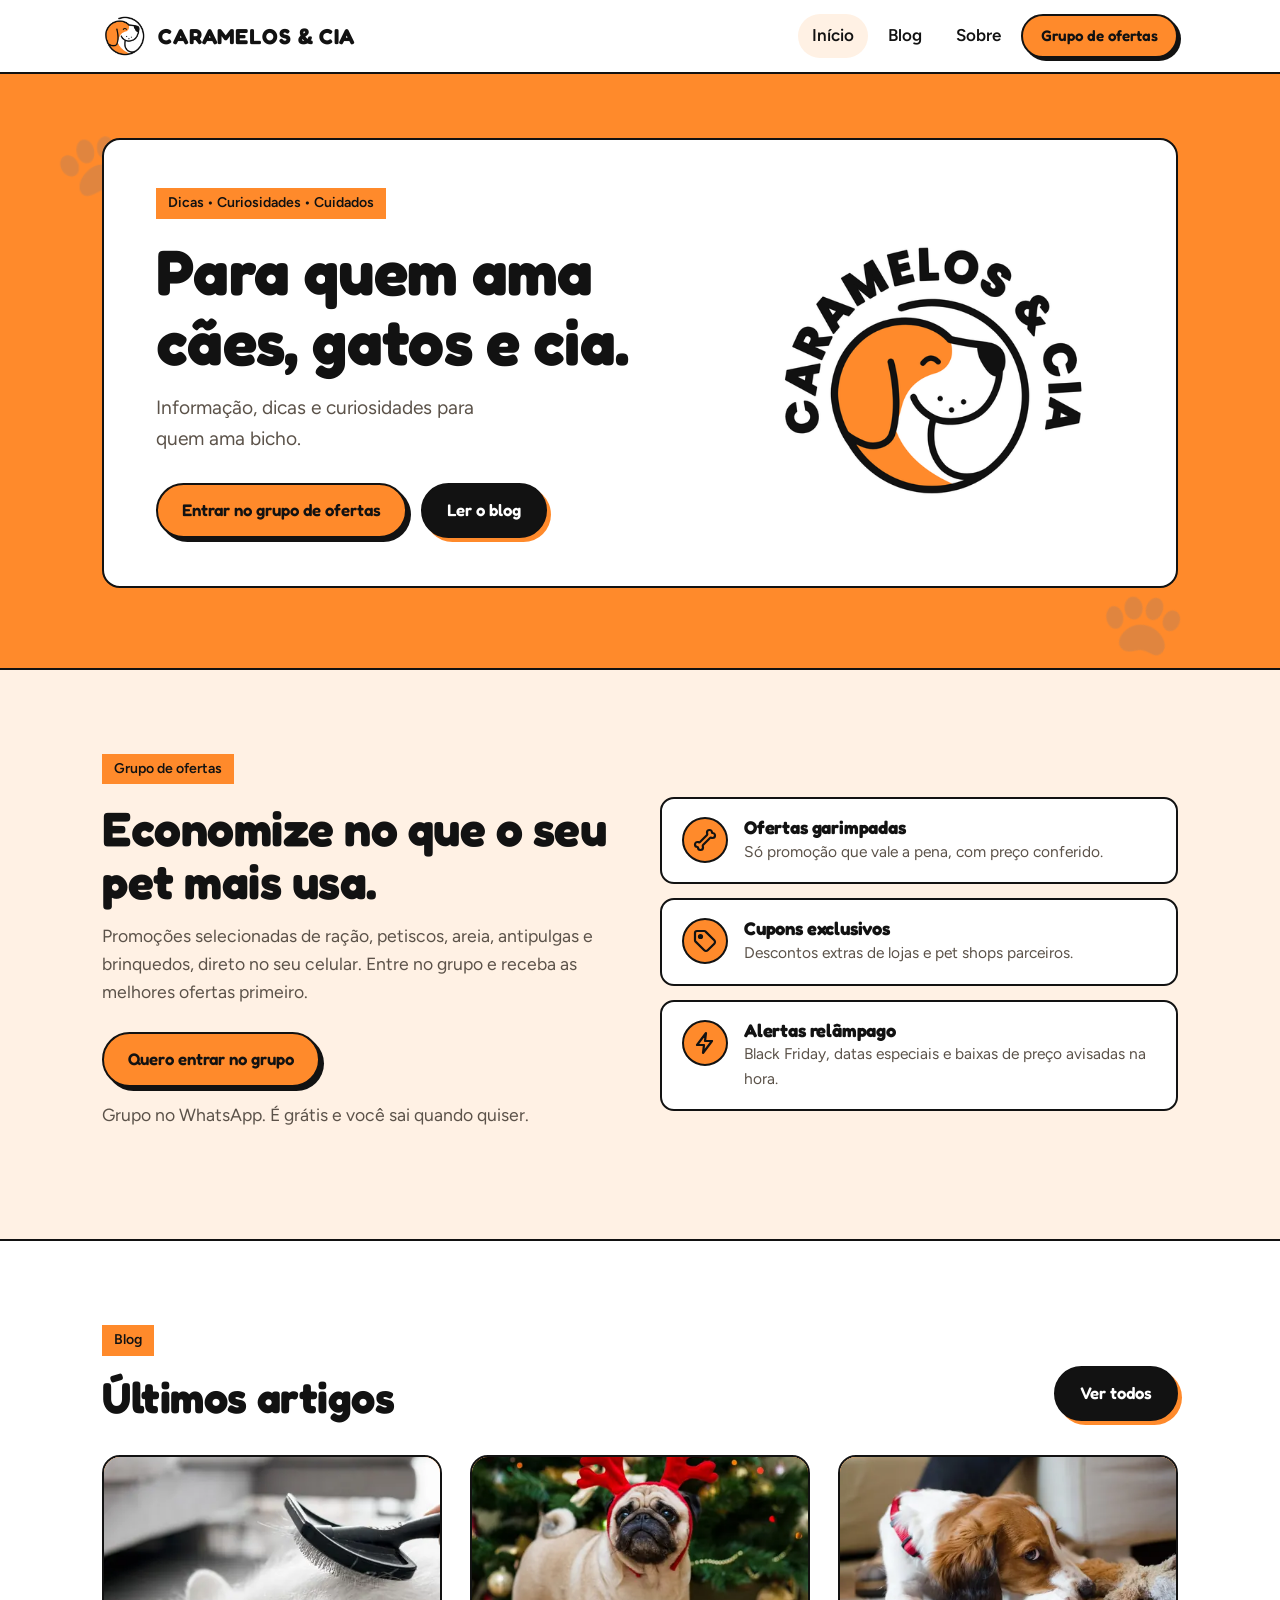
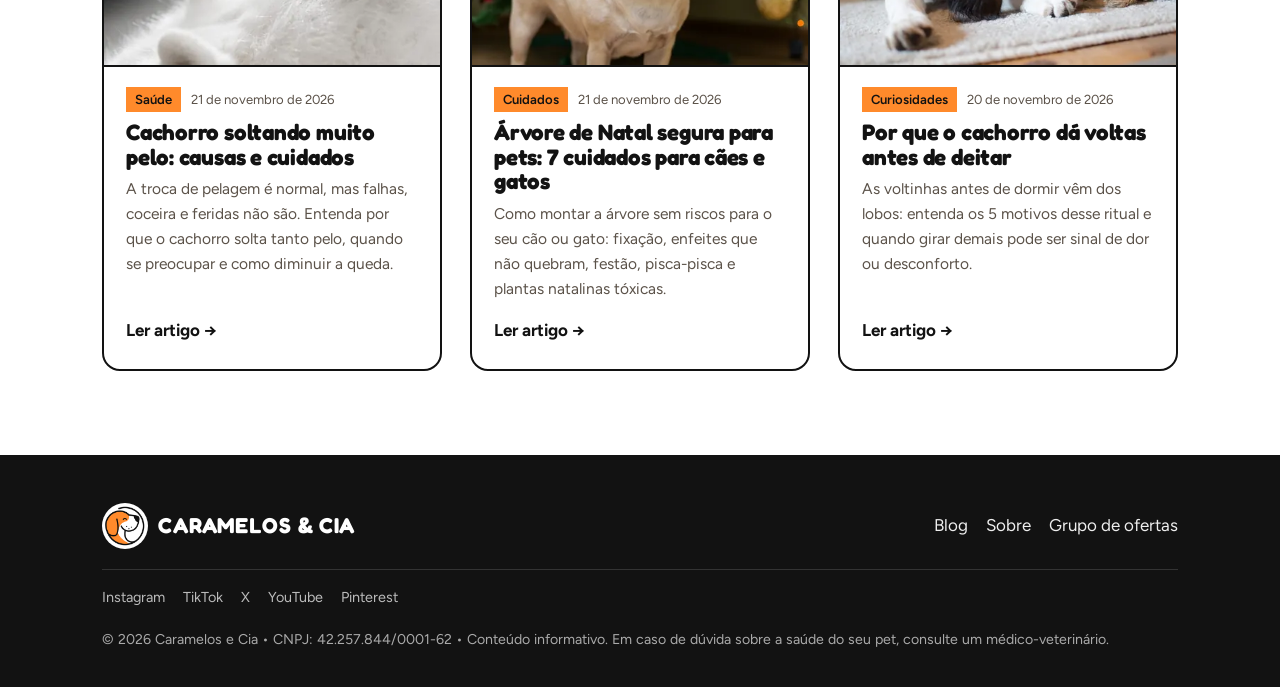
==== commit 5821e285: "Rodapé: CNPJ da Caramelos e Cia Co-Authored-By: Claude Opus 5.5 <noreply@anthropic.com> Claude-Sessi" ====
--- a/index.html
+++ b/index.html
@@ -287,7 +287,7 @@
       <a href="https://www.youtube.com/@carameloscia" target="_blank" rel="noopener">YouTube</a>
       <a href="https://br.pinterest.com/carameloscia" target="_blank" rel="noopener">Pinterest</a>
     </nav>
-    <small>© 2026 Caramelos e Cia • Conteúdo informativo. Em caso de dúvida sobre a saúde do seu pet, consulte um médico-veterinário.</small>
+    <small>© 2026 Caramelos e Cia • CNPJ: 42.257.844/0001-62 • Conteúdo informativo. Em caso de dúvida sobre a saúde do seu pet, consulte um médico-veterinário.</small>
   </div>
 </footer>
 <script>
